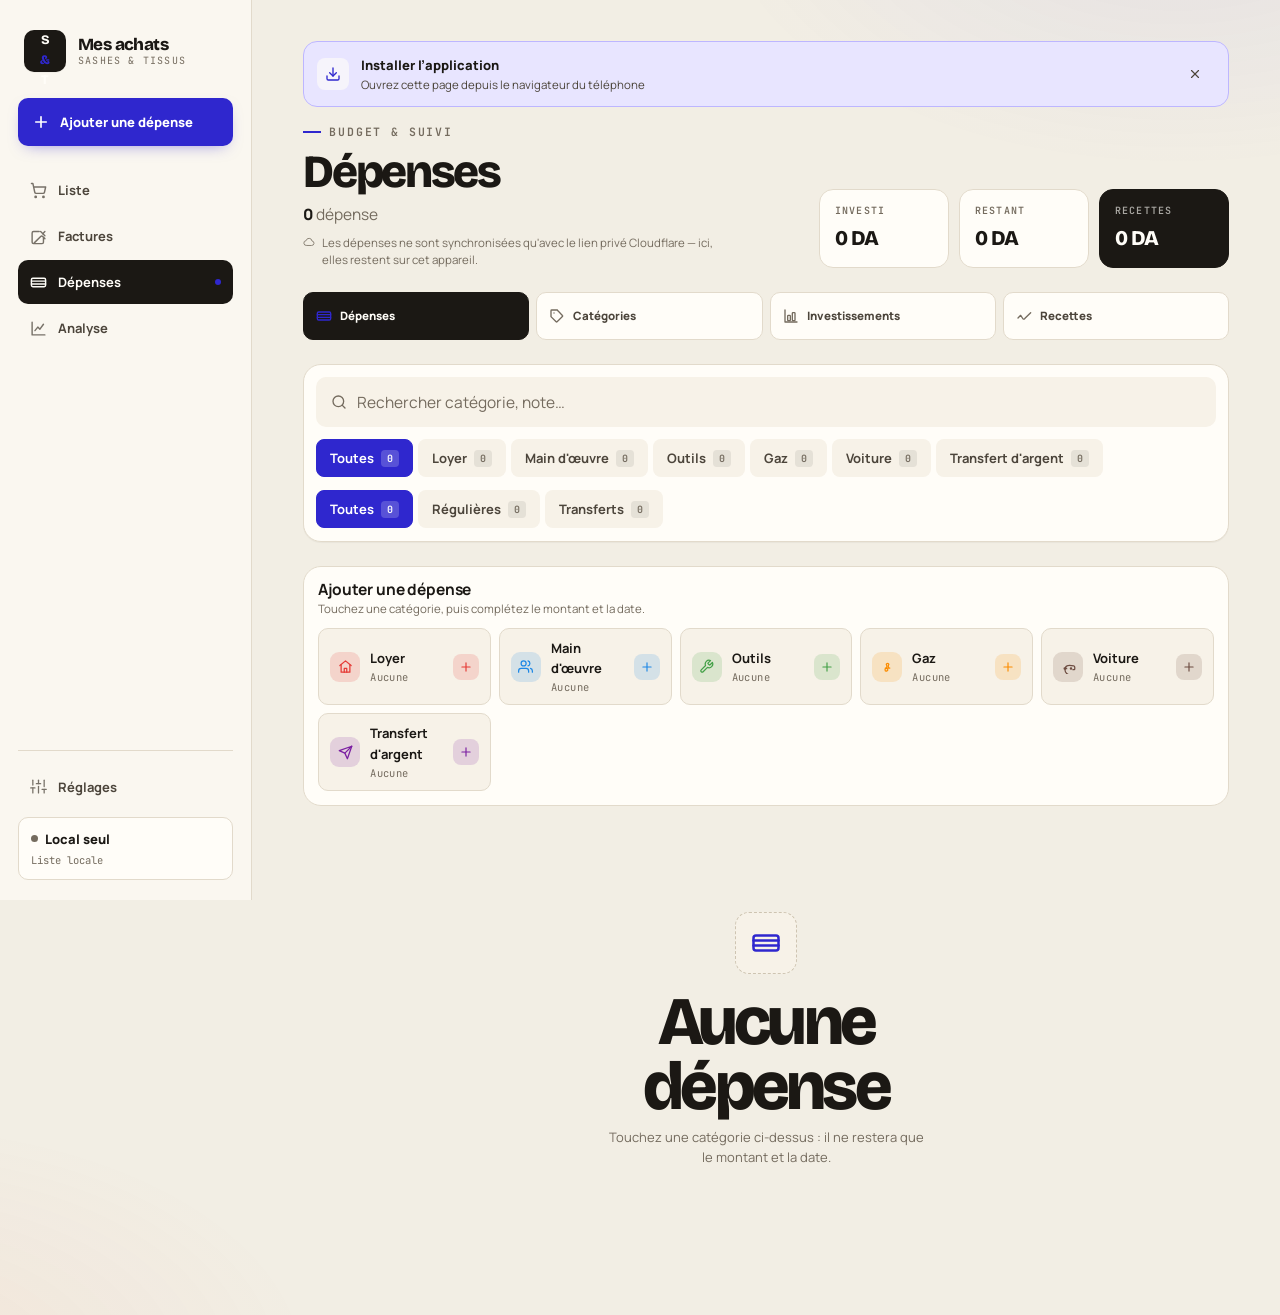
==== index.html @ 3ee5f4f2 "9.6.5 - le serveur retient la version de l'appareil qui ecrit Chaque publication porte 'client' (APP" ====
<!doctype html>
<html lang="fr">
  <head>
    <meta charset="UTF-8" />
    <meta name="viewport" content="width=device-width, initial-scale=1.0, viewport-fit=cover" />
    <meta name="description" content="Carnet d'achats en gros — sashes et tissus. Photos, couleurs, quantités et prix, synchronisés entre vos appareils." />

    <meta name="theme-color" content="#f2eee4" media="(prefers-color-scheme: light)" />
    <meta name="theme-color" content="#100e0b" media="(prefers-color-scheme: dark)" />
    <meta name="color-scheme" content="light dark" />

    <meta name="apple-mobile-web-app-capable" content="yes" />
    <meta name="mobile-web-app-capable" content="yes" />
    <meta name="apple-mobile-web-app-status-bar-style" content="black-translucent" />
    <meta name="apple-mobile-web-app-title" content="Mes achats" />

    <link rel="icon" href="icons/favicon.ico" sizes="32x32" />
    <link rel="icon" type="image/svg+xml" href="icons/app-icon.svg" />
    <link rel="apple-touch-icon" href="icons/apple-touch-icon-180x180.png" />
    <link rel="manifest" href="manifest.webmanifest" />

    <link rel="preconnect" href="https://fonts.googleapis.com" />
    <link rel="preconnect" href="https://fonts.gstatic.com" crossorigin />
    <link
      rel="stylesheet"
      href="https://fonts.googleapis.com/css2?family=Bricolage+Grotesque:opsz,wght@12..96,400..800&family=JetBrains+Mono:wght@400;600&family=Manrope:wght@400..800&display=swap"
    />

    <link rel="stylesheet" href="src/styles/tokens.css" />
    <link rel="stylesheet" href="src/styles/base.css" />
    <link rel="stylesheet" href="src/styles/layout.css" />
    <link rel="stylesheet" href="src/styles/components.css" />
    <link rel="stylesheet" href="src/styles/views.css" />

    <title>Mes achats — Sashes &amp; Tissus</title>
  </head>
  <body>
    <a class="skip-link" href="#page">Aller au contenu</a>

    <div class="app">
      <!-- Rail : navigation permanente des grands écrans. Le dock et le
           bouton d'action flottant prennent le relais sur téléphone. -->
      <aside class="rail" aria-label="Barre latérale">
        <a class="rail-brand" href="#/liste" aria-label="Mes achats — ma liste">
          <span class="rail-logo" aria-hidden="true">S<span>&amp;</span>T</span>
          <span class="rail-name">
            <strong>Mes achats</strong>
            <small>Sashes &amp; tissus</small>
          </span>
        </a>

        <button type="button" class="rail-add" id="rail-add" data-action="fab-add">
          <svg xmlns="http://www.w3.org/2000/svg" width="18" height="18" viewBox="0 0 24 24" fill="none"
               stroke="currentColor" stroke-width="2.2" stroke-linecap="round" stroke-linejoin="round" aria-hidden="true">
            <path d="M5 12h14" /><path d="M12 5v14" />
          </svg>
          <span id="rail-add-label">Ajouter un produit</span>
          <kbd>N</kbd>
        </button>

        <nav class="rail-nav" id="rail-nav" aria-label="Navigation principale"></nav>

        <div class="rail-foot">
          <a class="rail-link" href="#/reglages" data-route="reglages">
            <svg xmlns="http://www.w3.org/2000/svg" width="17" height="17" viewBox="0 0 24 24" fill="none"
                 stroke="currentColor" stroke-width="1.8" stroke-linecap="round" stroke-linejoin="round" aria-hidden="true">
              <path d="M4 21v-7" /><path d="M4 10V3" /><path d="M12 21v-9" /><path d="M12 8V3" />
              <path d="M20 21v-5" /><path d="M20 12V3" /><path d="M1 14h6" /><path d="M9 8h6" /><path d="M17 16h6" />
            </svg>
            <span>Réglages</span>
          </a>
          <button type="button" class="rail-link" id="install-btn" data-action="install-app" hidden>
            <svg xmlns="http://www.w3.org/2000/svg" width="17" height="17" viewBox="0 0 24 24" fill="none"
                 stroke="currentColor" stroke-width="1.8" stroke-linecap="round" stroke-linejoin="round" aria-hidden="true">
              <path d="M12 3v13" /><path d="m6 11 6 6 6-6" /><path d="M5 21h14" />
            </svg>
            <span>Installer l’application</span>
          </button>
          <button type="button" class="sync-card" id="sync-card" data-action="sync-now"
                  aria-live="polite" title="Synchroniser maintenant">
            <span class="sync-card-head">Connexion…</span>
            <small>Liste locale</small>
          </button>
        </div>
      </aside>

      <div class="workspace">
        <header class="topbar">
          <a class="topbar-brand" href="#/liste" aria-label="Mes achats — ma liste">
            <span class="topbar-logo" aria-hidden="true">S<span>&amp;</span>T</span>
            <span class="topbar-title" id="screen-title" aria-live="polite">Liste</span>
          </a>
          <div class="topbar-actions">
            <button type="button" class="sync-mini" id="sync-mini" data-action="sync-now"
                    aria-label="Synchroniser maintenant" title="Synchroniser maintenant"></button>
            <a class="topbar-btn" href="#/reglages" aria-label="Réglages" title="Réglages">
              <svg xmlns="http://www.w3.org/2000/svg" width="18" height="18" viewBox="0 0 24 24" fill="none"
                   stroke="currentColor" stroke-width="1.8" stroke-linecap="round" stroke-linejoin="round" aria-hidden="true">
                <path d="M4 21v-7" /><path d="M4 10V3" /><path d="M12 21v-9" /><path d="M12 8V3" />
                <path d="M20 21v-5" /><path d="M20 12V3" /><path d="M1 14h6" /><path d="M9 8h6" /><path d="M17 16h6" />
              </svg>
            </a>
          </div>
        </header>

        <main class="page" id="page" tabindex="-1">
          <div class="banners" id="banners"></div>
          <div id="view">
            <p class="skeleton">Chargement de la liste…</p>
          </div>
        </main>
      </div>

      <nav class="dock" id="dock" aria-label="Navigation principale">
        <div class="dock-inner" id="dock-inner"></div>
      </nav>

      <button type="button" class="fab" id="fab" data-action="fab-add"
              aria-label="Ajouter un produit" title="Ajouter un produit">
        <svg xmlns="http://www.w3.org/2000/svg" width="24" height="24" viewBox="0 0 24 24" fill="none"
             stroke="currentColor" stroke-width="2.2" stroke-linecap="round" stroke-linejoin="round" aria-hidden="true">
          <path d="M5 12h14" /><path d="M12 5v14" />
        </svg>
      </button>

      <div class="toasts" id="toasts" aria-live="polite" aria-atomic="false"></div>
    </div>

    <noscript>
      <p class="noscript">Cette application nécessite JavaScript pour afficher la liste d'achats.</p>
    </noscript>

    <script>
      /* Filet de sécurité hors module : rattrape un démarrage cassé sans
         boucler (2 essais maximum, 60 s entre deux). */
      (function () {
        var KEY = 'mes-achats-recovery'
        var KEY_AT = 'mes-achats-recovery-at'
        var LIMIT = 2
        var tried = 0
        try {
          tried = Number(sessionStorage.getItem(KEY)) || 0
        } catch (error) {}
        if (tried >= LIMIT) return
        if (Date.now() - Number(sessionStorage.getItem(KEY_AT) || 0) < 60000) return

        function reloadOnce() {
          tried += 1
          try {
            sessionStorage.setItem(KEY, String(tried))
            sessionStorage.setItem(KEY_AT, String(Date.now()))
          } catch (error) {}
          var url = new URL(window.location.href)
          url.searchParams.set('v', 'reload-' + tried)
          window.location.replace(url.toString())
        }

        function recover() {
          if (!navigator.serviceWorker) return reloadOnce()
          navigator.serviceWorker.getRegistration().then(function (registration) {
            if (!registration) return reloadOnce()
            registration.update()
            if (registration.waiting) {
              registration.waiting.postMessage({ type: 'SKIP_WAITING' })
              navigator.serviceWorker.addEventListener('controllerchange', reloadOnce)
              return
            }
            reloadOnce()
          }).catch(reloadOnce)
        }

        window.addEventListener('error', function () { recover() }, true)
        document.addEventListener('DOMContentLoaded', function () {
          setTimeout(function () {
            var view = document.getElementById('view')
            if (view && /Chargement de la liste/.test(view.textContent)) recover()
          }, 8000)
        })
      })()
    </script>
    <script type="module" src="src/main.js?v=20"></script>
  </body>
</html>
---- src/styles/tokens.css ----
/* ------------------------------------------------------------------ */
/* ATELIER — design tokens                                             */
/*                                                                      */
/* Refonte 9.0 : la page quitte l'« application de gestion » pour un    */
/* carnet d'atelier contemporain. Trois matières, trois rôles :        */
/*                                                                      */
/*   papier chaud  → le fond, jamais blanc pur ;                       */
/*   encre         → le texte, un brun-noir, jamais un gris bleuté ;   */
/*   outremer      → l'accent unique, franc, réservé à l'action.       */
/*                                                                      */
/* Les formes sont volontairement plus carrées qu'avant : boutons et   */
/* champs à 10 px, panneaux à 16 px, et une seule forme ronde (la      */
/* pastille de statut). Un rayon unique et contenu fait lire une       */
/* grille, pas un kit.                                                 */
/* ------------------------------------------------------------------ */

:root {
  color-scheme: light;

  /* Papier ---------------------------------------------------------- */
  --bg: #f2eee4;
  --bg-tint: #eae4d6;
  --bg-accent-1: rgba(47, 39, 206, 0.08);
  --bg-accent-2: rgba(232, 91, 58, 0.07);
  --surface: #fffdf8;
  --surface-2: #f7f2e8;
  --surface-3: #ece5d6;
  --surface-inverse: #1b1814;

  /* Encre ----------------------------------------------------------- */
  --ink: #1b1814;
  --ink-2: #4c453b;
  --ink-3: #746b5e;
  --muted: #746b5e;
  --ink-on-accent: #ffffff;

  /* Filets ---------------------------------------------------------- */
  --line: #e2dacb;
  --line-strong: #cec4b1;

  /* Accents --------------------------------------------------------- */
  --accent: #2f27ce;
  --accent-dark: #211a9c;
  --accent-soft: #e8e5ff;
  --accent-line: #bdb6ff;

  --coral: #d84a24;
  --coral-soft: #fde7df;
  --success: #0c7a4d;
  --success-soft: #dcf3e7;
  --warning: #9a5b06;
  --warning-soft: #fbefd8;
  --danger: #bf2c1c;
  --danger-soft: #fce4df;
  --info: #0b5aa8;
  --info-soft: #e2eefc;
  --gold: #7d5a03;
  --gold-soft: #f7edcd;

  /* Rayons ---------------------------------------------------------- */
  --radius-xs: 6px;
  --radius-sm: 10px;
  --radius: 14px;
  --radius-lg: 18px;
  --radius-xl: 24px;
  --radius-pill: 999px;

  /* Texte ----------------------------------------------------------- */
  --text-xs: 11.5px;
  --text-sm: 13px;
  --text-base: 15.5px;
  --text-md: 17px;
  --text-lg: 21px;
  --text-xl: clamp(23px, 2.8vw, 30px);
  --text-2xl: clamp(30px, 4.6vw, 46px);
  --text-display: clamp(38px, 7vw, 68px);

  /* Espaces --------------------------------------------------------- */
  --space-1: 4px;
  --space-2: 8px;
  --space-3: 12px;
  --space-4: 16px;
  --space-5: 24px;
  --space-6: 32px;

  /* Ombres — presque absentes. C'est le filet qui dessine, l'ombre ne   */
  /* fait que poser la carte à un millimètre du papier.                 */
  --shadow-1: 0 1px 1px rgba(27, 24, 20, 0.04);
  --shadow-2: 0 2px 4px rgba(27, 24, 20, 0.05), 0 10px 24px -18px rgba(27, 24, 20, 0.35);
  --shadow-3: 0 30px 70px -34px rgba(27, 24, 20, 0.5), 0 3px 8px rgba(27, 24, 20, 0.06);
  --shadow-accent: 0 6px 16px -8px rgba(47, 39, 206, 0.55);
  --shadow-accent-lg: 0 14px 30px -12px rgba(47, 39, 206, 0.6);

  /* Typographie ----------------------------------------------------- */
  --font-head: 'Bricolage Grotesque', 'Segoe UI', system-ui, sans-serif;
  --font-body: 'Manrope', 'Segoe UI', system-ui, sans-serif;
  --font-mono: 'JetBrains Mono', ui-monospace, Consolas, monospace;

  /* Gabarit --------------------------------------------------------- */
  --rail-w: 252px;
  --topbar-h: 58px;
  --dock-h: 64px;
  --page-max: 1080px;
  --content-pad: clamp(16px, 3.4vw, 40px);

  /* Mouvement ------------------------------------------------------- */
  --ease: cubic-bezier(0.22, 0.68, 0.32, 1);
  --ease-out: cubic-bezier(0.16, 1, 0.3, 1);
  --ease-spring: cubic-bezier(0.34, 1.3, 0.64, 1);
  --dur-fast: 0.12s;
  --dur: 0.2s;
  --dur-slow: 0.32s;
}

:root[data-theme='dark'] {
  color-scheme: dark;

  /* Le nocturne garde la même matière : de l'encre chaude, pas du bleu. */
  --bg: #100e0b;
  --bg-tint: #17140f;
  --bg-accent-1: rgba(155, 147, 255, 0.08);
  --bg-accent-2: rgba(255, 122, 92, 0.06);
  --surface: #191612;
  --surface-2: #211d17;
  --surface-3: #2b261e;
  --surface-inverse: #f7f2e7;

  --ink: #f7f2e7;
  --ink-2: #cdc4b5;
  --ink-3: #9e9485;
  --muted: #9e9485;
  --ink-on-accent: #14110e;

  --line: #312b23;
  --line-strong: #463f34;

  --accent: #9b93ff;
  --accent-dark: #b8b1ff;
  --accent-soft: rgba(155, 147, 255, 0.16);
  --accent-line: #524aa6;

  --coral: #ff8a6b;
  --coral-soft: rgba(255, 138, 107, 0.16);
  --success: #5bd6a0;
  --success-soft: rgba(91, 214, 160, 0.14);
  --warning: #f0b35c;
  --warning-soft: rgba(240, 179, 92, 0.14);
  --danger: #ff8a75;
  --danger-soft: rgba(255, 138, 117, 0.15);
  --info: #86b8ff;
  --info-soft: rgba(134, 184, 255, 0.14);
  --gold: #e2c471;
  --gold-soft: rgba(226, 196, 113, 0.14);

  --shadow-1: 0 1px 1px rgba(0, 0, 0, 0.4);
  --shadow-2: 0 2px 6px rgba(0, 0, 0, 0.45), 0 12px 26px -18px rgba(0, 0, 0, 0.9);
  --shadow-3: 0 34px 80px -30px rgba(0, 0, 0, 0.95), 0 3px 10px rgba(0, 0, 0, 0.5);
  --shadow-accent: 0 8px 22px -10px rgba(155, 147, 255, 0.5);
  --shadow-accent-lg: 0 16px 34px -14px rgba(155, 147, 255, 0.6);
}
---- src/styles/base.css ----
/* ------------------------------------------------------------------ */
/* ATELIER — base : réinitialisation, typographie, utilitaires         */
/* ------------------------------------------------------------------ */

*,
*::before,
*::after {
  box-sizing: border-box;
}

html {
  -webkit-text-size-adjust: 100%;
  scroll-behavior: smooth;
  -webkit-tap-highlight-color: transparent;
  scroll-padding-top: calc(var(--topbar-h) + env(safe-area-inset-top) + 20px);
  scroll-padding-bottom: calc(var(--dock-h) + 40px + env(safe-area-inset-bottom));
}

body {
  margin: 0;
  min-width: 320px;
  min-height: 100vh;
  font-family: var(--font-body);
  font-size: var(--text-base);
  line-height: 1.55;
  color: var(--ink);
  background: var(--bg);
  font-synthesis: none;
  text-rendering: optimizeLegibility;
  -webkit-font-smoothing: antialiased;
  transition: background-color 0.3s var(--ease), color 0.3s var(--ease);
}

h1,
h2,
h3,
h4 {
  margin: 0;
  font-family: var(--font-head);
  font-weight: 700;
  line-height: 1.08;
  letter-spacing: -0.03em;
  text-wrap: balance;
}

h1 {
  font-size: var(--text-2xl);
  font-weight: 800;
  letter-spacing: -0.045em;
}

h2 {
  font-size: var(--text-xl);
  letter-spacing: -0.035em;
}

h3 {
  font-size: var(--text-md);
  letter-spacing: -0.02em;
}

h4 {
  font-family: var(--font-body);
  font-size: var(--text-base);
  font-weight: 800;
  letter-spacing: -0.01em;
}

p {
  margin: 0;
}

a {
  color: var(--accent);
  text-decoration: none;
}

img {
  max-width: 100%;
  display: block;
}

small {
  font-size: var(--text-xs);
}

strong {
  font-weight: 800;
}

code {
  font-family: var(--font-mono);
  font-size: 0.88em;
  background: var(--surface-3);
  border-radius: var(--radius-xs);
  padding: 2px 6px;
}

button,
input,
select,
textarea {
  font: inherit;
  color: inherit;
}

button {
  cursor: pointer;
  background: none;
  border: 0;
  padding: 0;
  -webkit-tap-highlight-color: transparent;
}

button:disabled {
  cursor: not-allowed;
  opacity: 0.45;
}

/* Lien d'évitement ------------------------------------------------- */
.skip-link {
  position: fixed;
  top: 10px;
  left: 10px;
  z-index: 90;
  padding: 12px 18px;
  border-radius: var(--radius-sm);
  background: var(--accent);
  color: var(--ink-on-accent);
  font-size: var(--text-sm);
  font-weight: 800;
  text-decoration: none;
  transform: translateY(-180%);
  transition: transform var(--dur) var(--ease-out);
}

.skip-link:focus-visible {
  transform: none;
}

.noscript {
  padding: 24px;
  color: var(--ink);
}

/* Focus : un anneau net, carré, qui ne dépend pas de la couleur seule. */
:focus-visible {
  outline: 2px solid var(--accent);
  outline-offset: 3px;
  border-radius: var(--radius-xs);
}

::selection {
  background: var(--accent);
  color: var(--ink-on-accent);
}

::placeholder {
  color: var(--ink-3);
  opacity: 1;
}

/* Barres de défilement -------------------------------------------- */
* {
  scrollbar-width: thin;
  scrollbar-color: var(--line-strong) transparent;
}

*::-webkit-scrollbar {
  width: 9px;
  height: 9px;
}

*::-webkit-scrollbar-thumb {
  background: var(--line-strong);
  border-radius: var(--radius-pill);
}

*::-webkit-scrollbar-track {
  background: transparent;
}

/* Utilitaires ------------------------------------------------------ */
.sr-only {
  position: absolute;
  width: 1px;
  height: 1px;
  padding: 0;
  margin: -1px;
  overflow: hidden;
  clip: rect(0 0 0 0);
  white-space: nowrap;
  border: 0;
}

.u-hidden {
  display: none !important;
}

[hidden] {
  display: none !important;
}

.u-row {
  display: flex;
  align-items: center;
  gap: var(--space-3);
}

.u-between {
  display: flex;
  align-items: center;
  justify-content: space-between;
  gap: var(--space-3);
}

.u-wrap {
  flex-wrap: wrap;
}

.u-grow {
  flex: 1;
  min-width: 0;
}

.u-muted {
  color: var(--muted);
}

.u-center {
  text-align: center;
}

.u-truncate {
  overflow: hidden;
  text-overflow: ellipsis;
  white-space: nowrap;
}

.u-stack {
  display: flex;
  flex-direction: column;
  gap: var(--space-4);
}

.u-eyebrow {
  font-family: var(--font-mono);
  font-size: var(--text-xs);
  font-weight: 600;
  letter-spacing: 0.16em;
  text-transform: uppercase;
  color: var(--ink-3);
}

.text-success {
  color: var(--success);
}

.text-danger {
  color: var(--danger);
}

.text-warning {
  color: var(--warning);
}

/* Apparitions ------------------------------------------------------ */
@keyframes rise {
  from {
    opacity: 0;
    transform: translateY(10px);
  }
  to {
    opacity: 1;
    transform: none;
  }
}

@keyframes pop {
  0% {
    transform: scale(0.95);
    opacity: 0;
  }
  100% {
    transform: scale(1);
    opacity: 1;
  }
}

@keyframes spring-in {
  0% {
    transform: scale(0.96) translateY(14px);
    opacity: 0;
  }
  100% {
    transform: none;
    opacity: 1;
  }
}

@keyframes slide-up {
  from {
    opacity: 0;
    transform: translateY(12px);
  }
  to {
    opacity: 1;
    transform: none;
  }
}

@keyframes fade-in {
  from {
    opacity: 0;
  }
  to {
    opacity: 1;
  }
}

@keyframes shimmer {
  from {
    transform: translateX(-100%);
  }
  to {
    transform: translateX(100%);
  }
}

@keyframes spin {
  to {
    transform: rotate(360deg);
  }
}

@keyframes pulse {
  0%,
  100% {
    opacity: 1;
  }
  50% {
    opacity: 0.35;
  }
}

@keyframes sheet-in {
  from {
    opacity: 0;
    transform: translateY(100%);
  }
  to {
    opacity: 1;
    transform: none;
  }
}

@media print {
  .rail,
  .topbar,
  .dock,
  .fab,
  .toasts,
  .banners,
  .filterbar,
  .toolbar {
    display: none !important;
  }

  body {
    background: #ffffff;
    color: #000000;
  }

  .product {
    break-inside: avoid;
    border-color: #999999;
    box-shadow: none;
  }
}

@media (prefers-reduced-motion: reduce) {
  *,
  *::before,
  *::after {
    animation-duration: 0.01ms !important;
    animation-iteration-count: 1 !important;
    transition-duration: 0.01ms !important;
    scroll-behavior: auto !important;
  }
}
---- src/styles/layout.css ----
/* ------------------------------------------------------------------ */
/* ATELIER — coquille : rail, barre haute, dock flottant, page         */
/*                                                                      */
/* Une seule navigation par taille d'écran :                           */
/*   < 1024 px  un dock flottant + un bouton d'action détaché ;        */
/*   ≥ 1024 px  un rail vertical fixe, et plus de dock du tout.        */
/* ------------------------------------------------------------------ */

.app {
  min-height: 100dvh;
  display: flex;
  flex-direction: column;
  background:
    radial-gradient(720px 420px at 92% -8%, var(--bg-accent-1), transparent 65%),
    radial-gradient(680px 380px at -10% 104%, var(--bg-accent-2), transparent 65%),
    var(--bg);
}

.workspace {
  display: flex;
  flex-direction: column;
  flex: 1;
  min-width: 0;
}

/* Rail (ordinateur) ------------------------------------------------ */

.rail {
  display: none;
}

.rail-brand {
  display: flex;
  align-items: center;
  gap: 12px;
  padding: 4px 6px;
  color: var(--ink);
  border-radius: var(--radius-sm);
}

.rail-logo {
  display: grid;
  place-items: center;
  width: 42px;
  height: 42px;
  flex: 0 0 auto;
  border-radius: var(--radius-sm);
  background: var(--ink);
  color: var(--surface);
  font-family: var(--font-head);
  font-size: 13px;
  font-weight: 800;
  letter-spacing: -0.04em;
  box-shadow: var(--shadow-1);
}

.rail-logo span {
  color: var(--accent);
}

.rail-name {
  display: flex;
  flex-direction: column;
  line-height: 1.15;
  min-width: 0;
}

.rail-name strong {
  font-family: var(--font-head);
  font-size: 17px;
  font-weight: 800;
  letter-spacing: -0.035em;
}

.rail-name small {
  font-family: var(--font-mono);
  font-size: 10px;
  letter-spacing: 0.12em;
  text-transform: uppercase;
  color: var(--ink-3);
}

.rail-add {
  display: flex;
  align-items: center;
  gap: 10px;
  width: 100%;
  min-height: 48px;
  padding: 0 14px;
  border-radius: var(--radius-sm);
  background: var(--accent);
  color: var(--ink-on-accent);
  font-size: var(--text-sm);
  font-weight: 800;
  box-shadow: var(--shadow-accent);
  transition: background-color var(--dur) var(--ease), transform var(--dur-fast) var(--ease),
    box-shadow var(--dur) var(--ease);
}

.rail-add:hover {
  background: var(--accent-dark);
  box-shadow: var(--shadow-accent-lg);
}

.rail-add:active {
  transform: translateY(1px);
}

.rail-add kbd {
  margin-left: auto;
  font-family: var(--font-mono);
  font-size: 10px;
  font-weight: 600;
  padding: 2px 6px;
  border-radius: 4px;
  background: rgba(255, 255, 255, 0.18);
  color: inherit;
}

.rail-nav {
  display: flex;
  flex-direction: column;
  gap: 2px;
}

.rail-link {
  position: relative;
  display: flex;
  align-items: center;
  gap: 11px;
  min-height: 44px;
  padding: 0 12px;
  border-radius: var(--radius-sm);
  color: var(--ink-2);
  font-size: var(--text-sm);
  font-weight: 700;
  transition: background-color var(--dur) var(--ease), color var(--dur) var(--ease);
}

.rail-link svg {
  flex: 0 0 auto;
  opacity: 0.75;
}

.rail-link:hover {
  background: var(--surface-2);
  color: var(--ink);
}

.rail-link.is-active {
  background: var(--ink);
  color: var(--surface);
}

.rail-link.is-active svg {
  opacity: 1;
}

.rail-link.is-active::after {
  content: '';
  position: absolute;
  right: 12px;
  width: 6px;
  height: 6px;
  border-radius: 50%;
  background: var(--accent);
}

.rail-foot {
  display: flex;
  flex-direction: column;
  gap: 8px;
  padding-top: 14px;
  border-top: 1px solid var(--line);
}

/* Carte de synchronisation (rail) */
.sync-card {
  display: flex;
  flex-direction: column;
  gap: 3px;
  width: 100%;
  padding: 11px 12px;
  border: 1px solid var(--line);
  border-radius: var(--radius-sm);
  background: var(--surface);
  text-align: left;
  transition: border-color var(--dur) var(--ease), background-color var(--dur) var(--ease);
}

.sync-card:hover {
  border-color: var(--line-strong);
}

.sync-card-head {
  display: flex;
  align-items: center;
  gap: 7px;
  font-size: var(--text-sm);
  font-weight: 800;
  color: var(--ink);
}

.sync-card-head::before {
  content: '';
  width: 7px;
  height: 7px;
  flex: 0 0 auto;
  border-radius: 50%;
  background: var(--success);
}

.sync-card small {
  font-family: var(--font-mono);
  font-size: 10.5px;
  color: var(--ink-3);
}

.sync-card.is-syncing .sync-card-head::before {
  background: var(--info);
  animation: pulse 1.1s ease-in-out infinite;
}

.sync-card.is-offline .sync-card-head::before {
  background: var(--warning);
}

.sync-card.is-error .sync-card-head::before {
  background: var(--danger);
}

.sync-card.is-config .sync-card-head::before {
  background: var(--ink-3);
}

.sync-card.is-ready {
  border-color: var(--accent-line);
  background: var(--accent-soft);
}

/* Barre haute (téléphone / tablette) ------------------------------- */

.topbar {
  position: sticky;
  top: 0;
  z-index: 40;
  display: flex;
  align-items: center;
  gap: var(--space-3);
  min-height: calc(var(--topbar-h) + env(safe-area-inset-top));
  padding: env(safe-area-inset-top) 16px 0;
  background: color-mix(in srgb, var(--bg) 86%, transparent);
  backdrop-filter: saturate(1.5) blur(18px);
  -webkit-backdrop-filter: saturate(1.5) blur(18px);
  border-bottom: 1px solid var(--line);
}

.topbar-brand {
  display: flex;
  align-items: center;
  gap: 10px;
  color: var(--ink);
  min-width: 0;
}

.topbar-logo {
  display: grid;
  place-items: center;
  width: 34px;
  height: 34px;
  flex: 0 0 auto;
  border-radius: 9px;
  background: var(--ink);
  color: var(--surface);
  font-family: var(--font-head);
  font-size: 10.5px;
  font-weight: 800;
  letter-spacing: -0.03em;
}

.topbar-logo span {
  color: var(--accent);
}

.topbar-title {
  font-family: var(--font-head);
  font-size: 17px;
  font-weight: 800;
  letter-spacing: -0.035em;
  white-space: nowrap;
  overflow: hidden;
  text-overflow: ellipsis;
}

.topbar-actions {
  display: flex;
  align-items: center;
  gap: 6px;
  margin-left: auto;
}

.topbar-btn,
.sync-mini {
  display: grid;
  place-items: center;
  width: 40px;
  height: 40px;
  border-radius: var(--radius-sm);
  border: 1px solid var(--line);
  background: var(--surface);
  color: var(--ink-2);
  transition: background-color var(--dur) var(--ease), border-color var(--dur) var(--ease),
    color var(--dur) var(--ease);
}

.topbar-btn:hover,
.sync-mini:hover {
  border-color: var(--line-strong);
  color: var(--ink);
  background: var(--surface-2);
}

.sync-mini {
  position: relative;
  width: 38px;
  height: 38px;
  border-radius: 50%;
}

.sync-mini::after {
  content: '';
  width: 9px;
  height: 9px;
  border-radius: 50%;
  background: var(--success);
  box-shadow: 0 0 0 3px var(--surface);
}

.sync-mini.is-syncing::after {
  background: var(--info);
  animation: pulse 1.1s ease-in-out infinite;
}

.sync-mini.is-offline::after {
  background: var(--warning);
}

.sync-mini.is-error::after {
  background: var(--danger);
}

.sync-mini.is-config::after {
  background: var(--ink-3);
}

/* Page ------------------------------------------------------------- */

.page {
  flex: 1;
  width: 100%;
  max-width: var(--page-max);
  margin: 0 auto;
  padding: clamp(18px, 3.4vw, 34px) var(--content-pad)
    calc(var(--dock-h) + 52px + env(safe-area-inset-bottom));
}

.view {
  display: flex;
  flex-direction: column;
  gap: clamp(20px, 3vw, 30px);
  animation: rise var(--dur-slow) var(--ease-out) both;
  overflow-x: clip;
}

/* En-tête d'écran ------------------------------------------------- */

.screen-head {
  display: flex;
  flex-direction: column;
  gap: 18px;
}

.screen-head-main {
  display: flex;
  flex-direction: column;
  gap: 8px;
  min-width: 0;
}

.screen-eyebrow {
  display: flex;
  align-items: center;
  gap: 8px;
  font-family: var(--font-mono);
  font-size: var(--text-xs);
  font-weight: 600;
  letter-spacing: 0.16em;
  text-transform: uppercase;
  color: var(--ink-3);
}

.screen-eyebrow::before {
  content: '';
  width: 18px;
  height: 2px;
  background: var(--accent);
}

.screen-title {
  font-family: var(--font-head);
  font-size: var(--text-2xl);
  font-weight: 800;
  line-height: 0.98;
  letter-spacing: -0.05em;
  color: var(--ink);
}

.screen-sub {
  max-width: 52ch;
  color: var(--ink-3);
  font-size: var(--text-base);
  line-height: 1.55;
}

.screen-sub strong {
  color: var(--ink);
}

.screen-note {
  display: flex;
  align-items: flex-start;
  gap: 7px;
  font-size: var(--text-xs);
  line-height: 1.5;
  color: var(--ink-3);
  max-width: 60ch;
}

.screen-note svg {
  flex: 0 0 auto;
  margin-top: 2px;
  opacity: 0.8;
}

/* Note d'alerte : le lien privé répond, mais il ne transporte pas encore
   les dépenses (Worker v5 resté déployé). */
.screen-note--alert {
  padding: 9px 11px;
  border: 1px solid var(--warning);
  border-radius: var(--radius-sm);
  background: var(--warning-soft);
  color: var(--ink-2);
}

.screen-note--alert strong {
  color: var(--ink);
  font-family: var(--font-mono);
  font-size: 0.95em;
}

.screen-stats {
  display: grid;
  grid-template-columns: repeat(2, minmax(0, 1fr));
  gap: 10px;
}

.stat {
  display: flex;
  flex-direction: column;
  gap: 3px;
  padding: 13px 15px;
  border: 1px solid var(--line);
  border-radius: var(--radius);
  background: var(--surface);
}

.stat-label {
  font-family: var(--font-mono);
  font-size: 10px;
  font-weight: 600;
  letter-spacing: 0.12em;
  text-transform: uppercase;
  color: var(--ink-3);
}

.stat-value {
  font-family: var(--font-head);
  font-size: var(--text-lg);
  font-weight: 800;
  letter-spacing: -0.04em;
  font-variant-numeric: tabular-nums;
  color: var(--ink);
  white-space: nowrap;
  overflow: hidden;
  text-overflow: ellipsis;
}

.stat--accent {
  background: var(--ink);
  border-color: var(--ink);
}

.stat--accent .stat-label {
  color: color-mix(in srgb, var(--surface) 62%, transparent);
}

.stat--accent .stat-value {
  color: var(--surface);
}

/* Compatibilité avec l'ancien en-tête (les autres écrans s'y rallient). */
.view-head {
  display: flex;
  flex-direction: column;
  gap: 8px;
}

.view-head h1 {
  font-family: var(--font-head);
  font-size: var(--text-2xl);
  font-weight: 800;
  line-height: 0.98;
  letter-spacing: -0.05em;
}

.view-head-sub,
.view-head p {
  color: var(--ink-3);
  font-size: var(--text-base);
  line-height: 1.55;
  max-width: 54ch;
}

.view-head-actions {
  display: flex;
  align-items: center;
  gap: var(--space-2);
  flex-wrap: wrap;
}

.section-head {
  display: flex;
  align-items: center;
  justify-content: space-between;
  gap: var(--space-3);
  margin-bottom: var(--space-4);
}

.section-head h2 {
  font-size: var(--text-lg);
}

/* Bandeaux --------------------------------------------------------- */

.banners {
  display: flex;
  flex-direction: column;
  gap: 10px;
  margin-bottom: var(--space-4);
}

/* Dock flottant (téléphone) --------------------------------------- */

.dock {
  position: fixed;
  left: 50%;
  bottom: calc(12px + env(safe-area-inset-bottom));
  z-index: 45;
  width: min(440px, calc(100vw - 24px));
  transform: translateX(-50%);
  padding: 6px;
  border: 1px solid var(--line-strong);
  border-radius: 20px;
  background: color-mix(in srgb, var(--surface) 92%, transparent);
  backdrop-filter: saturate(1.6) blur(20px);
  -webkit-backdrop-filter: saturate(1.6) blur(20px);
  box-shadow: var(--shadow-3);
}

.dock-inner {
  display: grid;
  grid-auto-flow: column;
  grid-auto-columns: 1fr;
  align-items: stretch;
  gap: 2px;
}

.tab {
  position: relative;
  display: flex;
  flex-direction: column;
  align-items: center;
  justify-content: center;
  gap: 3px;
  min-height: 52px;
  padding: 5px 2px;
  border-radius: 15px;
  font-size: 10.5px;
  font-weight: 700;
  color: var(--ink-3);
  transition: color var(--dur) var(--ease), background-color var(--dur) var(--ease),
    transform var(--dur-fast) var(--ease);
}

.tab:active {
  transform: scale(0.94);
}

.tab-icon {
  display: grid;
  place-items: center;
  height: 22px;
}

.tab.is-active {
  color: var(--ink);
  background: var(--surface-2);
}

.tab.is-active .tab-icon {
  color: var(--accent);
}

.tab-label {
  line-height: 1.05;
  text-align: center;
  overflow: hidden;
  text-overflow: ellipsis;
  max-width: 100%;
}

.tab-badge {
  position: absolute;
  top: 3px;
  left: 50%;
  transform: translateX(7px);
  min-width: 17px;
  height: 17px;
  padding: 0 5px;
  border-radius: var(--radius-pill);
  background: var(--coral);
  color: #ffffff;
  font-size: 10px;
  font-weight: 800;
  display: grid;
  place-items: center;
}

/* Bouton d'action détaché ----------------------------------------- */

.fab {
  position: fixed;
  right: 18px;
  bottom: calc(var(--dock-h) + 30px + env(safe-area-inset-bottom));
  z-index: 46;
  display: grid;
  place-items: center;
  width: 58px;
  height: 58px;
  border-radius: 50%;
  background: var(--accent);
  color: var(--ink-on-accent);
  box-shadow: var(--shadow-accent-lg);
  transition: transform var(--dur-fast) var(--ease), background-color var(--dur) var(--ease);
}

.fab:hover {
  background: var(--accent-dark);
}

.fab:active {
  transform: scale(0.92);
}

/* Notifications --------------------------------------------------- */

.toasts {
  position: fixed;
  left: 50%;
  bottom: calc(var(--dock-h) + 46px + env(safe-area-inset-bottom));
  z-index: 60;
  width: min(460px, calc(100vw - 24px));
  transform: translateX(-50%);
  display: flex;
  flex-direction: column;
  gap: var(--space-2);
  pointer-events: none;
}

.toasts > * {
  pointer-events: auto;
}

/* Tablette -------------------------------------------------------- */

@media (min-width: 620px) {
  .screen-head {
    flex-direction: row;
    align-items: flex-end;
    justify-content: space-between;
    gap: 28px;
  }

  .screen-stats {
    grid-template-columns: repeat(auto-fit, minmax(130px, 1fr));
    min-width: 280px;
  }
}

@media (min-width: 721px) {
  .topbar {
    padding-left: 24px;
    padding-right: 24px;
  }

  .dock {
    width: min(500px, calc(100vw - 40px));
  }

  .tab {
    flex-direction: row;
    gap: 8px;
    min-height: 44px;
    font-size: var(--text-sm);
  }

  .tab-icon {
    height: auto;
  }
}

/* Ordinateur : rail + contenu ------------------------------------ */

@media (min-width: 1024px) {
  .app {
    display: grid;
    grid-template-columns: var(--rail-w) minmax(0, 1fr);
  }

  .rail {
    position: sticky;
    top: 0;
    z-index: 30;
    display: flex;
    flex-direction: column;
    gap: 22px;
    height: 100dvh;
    padding: 26px 18px 20px;
    border-right: 1px solid var(--line);
    background: color-mix(in srgb, var(--surface) 62%, var(--bg));
  }

  .rail-nav {
    flex: 1;
  }

  .topbar {
    display: none;
  }

  .page {
    padding: clamp(30px, 3.2vw, 46px) clamp(28px, 4vw, 56px) 72px;
  }

  .dock,
  .fab {
    display: none;
  }

  .toasts {
    bottom: calc(24px + env(safe-area-inset-bottom));
    left: auto;
    right: 28px;
    transform: none;
  }

  .screen-stats {
    min-width: 320px;
  }
}

@media (min-width: 1320px) {
  .page {
    padding-left: 64px;
    padding-right: 64px;
  }
}
---- src/styles/components.css ----
/* ------------------------------------------------------------------ */
/* ATELIER — composants                                                */
/*                                                                      */
/* Tout ce qui se répète : bouton, champ, pastille, carte, dialogue.   */
/* Règle tactile : 46 px minimum sur téléphone, 40 px à la souris.     */
/* ------------------------------------------------------------------ */

/* Boutons ---------------------------------------------------------- */

.btn {
  display: inline-flex;
  align-items: center;
  justify-content: center;
  gap: 8px;
  min-height: 42px;
  padding: 0 17px;
  border-radius: var(--radius-sm);
  border: 1px solid transparent;
  font-family: var(--font-body);
  font-size: var(--text-sm);
  font-weight: 800;
  line-height: 1.15;
  letter-spacing: -0.005em;
  white-space: nowrap;
  transition: transform var(--dur-fast) var(--ease), background-color var(--dur) var(--ease),
    color var(--dur) var(--ease), border-color var(--dur) var(--ease), box-shadow var(--dur) var(--ease);
}

.btn:active {
  transform: translateY(1px);
}

.btn svg {
  flex: 0 0 auto;
}

.btn--primary {
  background: var(--accent);
  color: var(--ink-on-accent);
  box-shadow: var(--shadow-accent);
}

@media (hover: hover) {
  .btn--primary:hover {
    background: var(--accent-dark);
    color: var(--ink-on-accent);
    box-shadow: var(--shadow-accent-lg);
  }
}

.btn--soft {
  background: var(--accent-soft);
  color: var(--accent);
  border-color: var(--accent-line);
}

.btn--soft:hover {
  background: var(--accent-soft);
  color: var(--accent-dark);
}

.btn--secondary {
  background: var(--surface);
  color: var(--ink);
  border-color: var(--line-strong);
  box-shadow: var(--shadow-1);
}

.btn--secondary:hover {
  border-color: var(--ink-3);
  background: var(--surface-2);
}

.btn--ghost {
  background: transparent;
  color: var(--ink-2);
  border-color: var(--line);
}

.btn--ghost:hover {
  background: var(--surface-2);
  color: var(--ink);
}

.btn--danger {
  background: var(--danger-soft);
  color: var(--danger);
  border-color: color-mix(in srgb, var(--danger) 24%, transparent);
}

.btn--danger:hover {
  background: var(--danger);
  color: #ffffff;
  border-color: var(--danger);
}

.btn--block {
  width: 100%;
}

.btn--sm {
  min-height: 36px;
  padding: 0 13px;
  font-size: var(--text-xs);
  border-radius: 8px;
}

.btn--lg {
  min-height: 52px;
  padding: 0 24px;
  font-size: var(--text-base);
  border-radius: var(--radius);
}

.btn--icon {
  padding: 0;
  width: 42px;
}

.icon-btn {
  display: grid;
  place-items: center;
  width: 40px;
  height: 40px;
  flex: 0 0 auto;
  border-radius: var(--radius-sm);
  border: 1px solid var(--line);
  background: var(--surface);
  color: var(--ink-2);
  transition: background-color var(--dur) var(--ease), color var(--dur) var(--ease),
    border-color var(--dur) var(--ease), transform var(--dur-fast) var(--ease);
}

.icon-btn:hover {
  color: var(--ink);
  border-color: var(--line-strong);
  background: var(--surface-2);
}

.icon-btn:active {
  transform: scale(0.94);
}

.icon-btn.is-danger:hover {
  color: var(--danger);
  border-color: var(--danger);
  background: var(--danger-soft);
}

.icon-btn--plain {
  border-color: transparent;
  background: transparent;
}

.icon-btn--plain:hover {
  background: var(--surface-2);
}

/* Champs ----------------------------------------------------------- */

.field {
  display: flex;
  flex-direction: column;
  gap: 7px;
  min-width: 0;
}

.field > label,
.field-label {
  font-family: var(--font-mono);
  font-size: 10.5px;
  font-weight: 600;
  color: var(--ink-2);
  letter-spacing: 0.1em;
  text-transform: uppercase;
}

.field-hint {
  font-size: var(--text-xs);
  color: var(--ink-3);
  line-height: 1.55;
}

.input,
.select,
.textarea {
  width: 100%;
  min-height: 48px;
  padding: 11px 13px;
  border-radius: var(--radius-sm);
  border: 1.5px solid var(--line-strong);
  background: var(--surface);
  color: var(--ink);
  font-size: var(--text-base);
  font-family: inherit;
  transition: border-color var(--dur) var(--ease), box-shadow var(--dur) var(--ease),
    background-color var(--dur) var(--ease);
  appearance: none;
}

.input::placeholder,
.textarea::placeholder {
  color: var(--ink-3);
}

.input:focus,
.select:focus,
.textarea:focus {
  outline: none;
  border-color: var(--accent);
  box-shadow: 0 0 0 3px var(--accent-soft);
}

.textarea {
  min-height: 92px;
  resize: vertical;
}

.select {
  background-image: linear-gradient(45deg, transparent 50%, var(--ink-3) 50%),
    linear-gradient(135deg, var(--ink-3) 50%, transparent 50%);
  background-position: calc(100% - 19px) 50%, calc(100% - 14px) 50%;
  background-size: 5px 5px, 5px 5px;
  background-repeat: no-repeat;
  padding-right: 38px;
}

.input-wrap {
  display: flex;
  align-items: center;
  gap: 10px;
  padding: 0 14px;
  min-height: 48px;
  border-radius: var(--radius-sm);
  border: 1.5px solid var(--line-strong);
  background: var(--surface);
  color: var(--ink-3);
  transition: border-color var(--dur) var(--ease), box-shadow var(--dur) var(--ease);
}

.input-wrap:focus-within {
  border-color: var(--accent);
  box-shadow: 0 0 0 3px var(--accent-soft);
}

.input-wrap input {
  flex: 1;
  min-width: 0;
  border: 0;
  background: none;
  padding: 12px 0;
  font-size: var(--text-base);
  color: var(--ink);
  outline: none;
}

.input-wrap svg {
  flex: 0 0 auto;
}

/* Curseur ---------------------------------------------------------- */

.range {
  width: 100%;
  height: 40px;
  background: transparent;
  appearance: none;
  -webkit-appearance: none;
  outline: none;
}

.range::-webkit-slider-runnable-track {
  height: 8px;
  border-radius: var(--radius-pill);
  background: linear-gradient(90deg, #000, #fff);
  border: 1px solid var(--line-strong);
}

.range::-moz-range-track {
  height: 8px;
  border-radius: var(--radius-pill);
  background: linear-gradient(90deg, #000, #fff);
  border: 1px solid var(--line-strong);
}

.range::-webkit-slider-thumb {
  -webkit-appearance: none;
  width: 26px;
  height: 26px;
  margin-top: -10px;
  border-radius: 50%;
  background: var(--surface);
  border: 3px solid var(--accent);
  box-shadow: var(--shadow-1);
  cursor: grab;
}

.range::-moz-range-thumb {
  width: 20px;
  height: 20px;
  border-radius: 50%;
  background: var(--surface);
  border: 3px solid var(--accent);
  box-shadow: var(--shadow-1);
  cursor: grab;
}

.range:focus-visible::-webkit-slider-thumb {
  outline: 2px solid var(--accent);
  outline-offset: 2px;
}

.range-row {
  display: grid;
  grid-template-columns: repeat(auto-fit, minmax(150px, 1fr));
  gap: var(--space-3);
}

/* Stepper ---------------------------------------------------------- */

.stepper {
  display: flex;
  align-items: center;
  gap: var(--space-2);
  padding: 4px;
  border-radius: var(--radius-sm);
  border: 1.5px solid var(--line-strong);
  background: var(--surface);
}

.stepper button {
  width: 42px;
  height: 42px;
  border-radius: 7px;
  display: grid;
  place-items: center;
  color: var(--ink-2);
  background: var(--surface-2);
  transition: background-color var(--dur) var(--ease), color var(--dur) var(--ease);
}

.stepper button:hover {
  background: var(--accent-soft);
  color: var(--accent);
}

.stepper input {
  width: 100%;
  border: 0;
  background: none;
  text-align: center;
  font-size: var(--text-md);
  font-weight: 800;
  outline: none;
  appearance: textfield;
  font-variant-numeric: tabular-nums;
}

.stepper input::-webkit-outer-spin-button,
.stepper input::-webkit-inner-spin-button {
  appearance: none;
  margin: 0;
}

/* Pastilles & badges ---------------------------------------------- */

.chip {
  display: inline-flex;
  align-items: center;
  gap: 7px;
  min-height: 38px;
  padding: 0 14px;
  border-radius: 8px;
  border: 1.5px solid var(--line-strong);
  background: var(--surface);
  color: var(--ink-2);
  font-size: var(--text-sm);
  font-weight: 700;
  white-space: nowrap;
  transition: background-color var(--dur) var(--ease), color var(--dur) var(--ease),
    border-color var(--dur) var(--ease), transform var(--dur-fast) var(--ease);
}

.chip:hover {
  border-color: var(--ink-3);
  color: var(--ink);
}

.chip:active {
  transform: scale(0.97);
}

.chip.is-active {
  background: var(--ink);
  border-color: var(--ink);
  color: var(--surface);
  box-shadow: none;
}

.chip-count {
  font-family: var(--font-mono);
  font-size: 10.5px;
  font-weight: 600;
  padding: 1px 6px;
  border-radius: 5px;
  background: var(--surface-2);
  color: var(--ink-3);
  font-variant-numeric: tabular-nums;
}

.chip.is-active .chip-count {
  background: color-mix(in srgb, var(--surface) 18%, transparent);
  color: var(--surface);
}

.badge {
  display: inline-flex;
  align-items: center;
  gap: 5px;
  padding: 3px 8px;
  border-radius: 5px;
  background: var(--surface-2);
  color: var(--ink-2);
  font-family: var(--font-mono);
  font-size: 10px;
  font-weight: 600;
  letter-spacing: 0.04em;
  text-transform: uppercase;
  white-space: nowrap;
}

.badge--teal,
.badge--success {
  background: var(--success-soft);
  color: var(--success);
}

.badge--orange {
  background: var(--warning-soft);
  color: var(--warning);
}

.badge--red {
  background: var(--danger-soft);
  color: var(--danger);
}

.badge--blue {
  background: var(--info-soft);
  color: var(--info);
}

.badge--gold {
  background: var(--gold-soft);
  color: var(--gold);
}

.badge--purple {
  background: var(--accent-soft);
  color: var(--accent);
}

/* Couleurs --------------------------------------------------------- */

.color-swatch {
  width: 46px;
  height: 46px;
  border-radius: var(--radius-sm);
  border: 1px solid var(--line-strong);
  box-shadow: inset 0 0 0 1px rgba(255, 255, 255, 0.28);
  flex: 0 0 auto;
}

.color-swatch.is-empty,
.cv--color.is-empty,
.color-box.is-empty,
.preview-color.is-empty {
  background:
    linear-gradient(45deg, var(--surface-3) 25%, transparent 25%),
    linear-gradient(-45deg, var(--surface-3) 25%, transparent 25%),
    linear-gradient(45deg, transparent 75%, var(--surface-3) 75%),
    linear-gradient(-45deg, transparent 75%, var(--surface-3) 75%);
  background-size: 12px 12px;
  background-position: 0 0, 0 6px, 6px -6px, -6px 0;
}

.color-chip {
  display: inline-flex;
  align-items: center;
  gap: 10px;
  padding: 4px 13px 4px 5px;
  border-radius: 8px;
  background: var(--surface-2);
  font-size: var(--text-sm);
  color: var(--ink-2);
  white-space: nowrap;
}

/* Rangées qui défilent -------------------------------------------- */

.scroller {
  display: flex;
  gap: 8px;
  overflow-x: auto;
  padding-bottom: 4px;
  scrollbar-width: none;
  -webkit-overflow-scrolling: touch;
  overscroll-behavior-x: contain;
  scroll-snap-type: x proximity;
}

.scroller > * {
  scroll-snap-align: start;
}

.scroller::-webkit-scrollbar {
  display: none;
}

/* Segmented control ----------------------------------------------- */

.segmented {
  display: inline-flex;
  align-items: stretch;
  gap: 3px;
  padding: 3px;
  border-radius: var(--radius-sm);
  border: 1px solid var(--line);
  background: var(--surface-2);
  max-width: 100%;
}

.segmented button,
.segmented > label {
  display: inline-flex;
  align-items: center;
  justify-content: center;
  gap: 6px;
  min-height: 36px;
  padding: 0 13px;
  border-radius: 7px;
  font-size: var(--text-xs);
  font-weight: 700;
  color: var(--ink-3);
  white-space: nowrap;
  cursor: pointer;
  transition: background-color var(--dur) var(--ease), color var(--dur) var(--ease),
    box-shadow var(--dur) var(--ease);
}

.segmented button:hover,
.segmented > label:hover {
  color: var(--ink);
}

.segmented button.is-active,
.segmented > label.is-active,
.segmented > label:has(input:checked) {
  background: var(--surface);
  color: var(--ink);
  box-shadow: 0 1px 2px rgba(27, 24, 20, 0.12);
}

.segmented input[type='radio'] {
  position: absolute;
  opacity: 0;
  pointer-events: none;
}

.segmented--block {
  display: flex;
  width: 100%;
}

.segmented--block button,
.segmented--block > label {
  flex: 1;
}

/* Sélecteur de catégorie -------------------------------------------- */

.cat-picker {
  display: grid;
  grid-template-columns: repeat(auto-fill, minmax(112px, 1fr));
  gap: 8px;
}

.cat-box {
  position: relative;
  display: block;
  min-width: 0;
  cursor: pointer;
}

.cat-box input {
  position: absolute;
  opacity: 0;
  pointer-events: none;
}

.cat-box-face {
  display: flex;
  align-items: center;
  gap: 9px;
  min-height: 54px;
  padding: 8px 11px;
  border: 1.5px solid var(--line-strong);
  border-radius: var(--radius-sm);
  background: var(--surface);
  color: var(--ink-2);
  font-size: var(--text-sm);
  font-weight: 650;
  line-height: 1.2;
  transition: border-color var(--dur) var(--ease), background-color var(--dur) var(--ease),
    color var(--dur) var(--ease), box-shadow var(--dur) var(--ease);
}

.cat-box:hover .cat-box-face {
  border-color: color-mix(in srgb, var(--cat-color) 55%, var(--line-strong));
  color: var(--ink);
}

.cat-box-icon {
  display: grid;
  place-items: center;
  flex: 0 0 auto;
  width: 30px;
  height: 30px;
  border-radius: 9px;
  background: color-mix(in srgb, var(--cat-color) 16%, transparent);
  color: var(--cat-color);
}

/* Sur fond sombre, les teintes de catégorie s'éclaircissent pour rester
   lisibles sans perdre leur identité. */
:root[data-theme='dark'] .cat-box-icon {
  background: color-mix(in srgb, var(--cat-color) 24%, transparent);
  color: color-mix(in srgb, var(--cat-color) 42%, #ffffff);
}

.cat-box-label {
  min-width: 0;
  overflow-wrap: anywhere;
}

.cat-box input:checked + .cat-box-face {
  border-color: var(--accent);
  background: var(--accent-soft);
  color: var(--ink);
  box-shadow: 0 0 0 1px var(--accent);
}

.cat-box input:checked + .cat-box-face .cat-box-icon {
  background: var(--accent);
  color: var(--ink-on-accent);
}

.cat-box input:focus-visible + .cat-box-face {
  outline: 2px solid var(--accent);
  outline-offset: 2px;
}

/* Catégorie déjà retenue avant la boîte ---------------------------- */

.cat-chosen {
  display: flex;
  align-items: center;
  gap: 10px;
  min-height: 54px;
  padding: 8px 11px;
  border: 1.5px solid var(--accent);
  border-radius: var(--radius-sm);
  background: var(--accent-soft);
  color: var(--ink);
}

.cat-chosen .cat-box-icon {
  background: var(--accent);
  color: var(--ink-on-accent);
}

.cat-chosen-label {
  flex: 1;
  min-width: 0;
  font-size: var(--text-sm);
  font-weight: 700;
  overflow-wrap: anywhere;
}

.cat-chosen-change {
  flex: 0 0 auto;
  min-height: 34px;
  padding: 0 11px;
  border: 1px solid var(--line-strong);
  border-radius: 8px;
  background: var(--surface);
  color: var(--ink-2);
  font-size: var(--text-xs);
  font-weight: 700;
  transition: border-color var(--dur) var(--ease), color var(--dur) var(--ease);
}

.cat-chosen-change:hover {
  border-color: var(--accent);
  color: var(--ink);
}

/* Cartes & panneaux ----------------------------------------------- */

.card {
  background: var(--surface);
  border: 1px solid var(--line);
  border-radius: var(--radius-lg);
  box-shadow: var(--shadow-1);
}

.panel {
  background: var(--surface);
  border: 1px solid var(--line);
  border-radius: var(--radius-lg);
  padding: clamp(18px, 2.6vw, 26px);
}

.panel--flush {
  padding: 0;
  overflow: hidden;
}

.panel-head {
  display: flex;
  align-items: flex-start;
  justify-content: space-between;
  gap: var(--space-3);
  margin-bottom: var(--space-4);
}

.panel-head h2 {
  font-size: var(--text-lg);
  font-weight: 800;
}

.panel-head p {
  margin-top: 4px;
  font-size: var(--text-sm);
  color: var(--ink-3);
}

/* Barres de progression ------------------------------------------ */

.progress,
.progress-bar {
  height: 7px;
  border-radius: var(--radius-pill);
  background: var(--surface-3);
  overflow: hidden;
}

.progress > span,
.progress-fill {
  display: block;
  height: 100%;
  border-radius: var(--radius-pill);
  background: var(--accent);
  transition: width 0.5s var(--ease-out);
  min-width: 3px;
}

.progress--orange > span {
  background: linear-gradient(90deg, var(--gold), var(--warning));
}

.progress--red > span {
  background: linear-gradient(90deg, var(--warning), var(--danger));
}

.progress-labels {
  display: flex;
  justify-content: space-between;
  gap: 10px;
  flex-wrap: wrap;
  margin-top: 7px;
  font-family: var(--font-mono);
  font-size: 10.5px;
  color: var(--ink-3);
}

/* Bandeaux --------------------------------------------------------- */

.banner {
  display: flex;
  align-items: center;
  gap: 12px;
  padding: 12px 13px;
  border-radius: var(--radius);
  border: 1px solid var(--line);
  background: var(--surface);
  font-size: var(--text-sm);
  animation: slide-up 0.3s var(--ease) both;
}

.banner--install {
  border-color: var(--accent-line);
  background: var(--accent-soft);
}

.banner--warn {
  border-color: color-mix(in srgb, var(--warning) 30%, var(--line));
  background: var(--warning-soft);
}

.banner--ok {
  border-color: color-mix(in srgb, var(--success) 26%, var(--line));
  background: var(--success-soft);
}

.banner--error {
  border-color: color-mix(in srgb, var(--danger) 30%, var(--line));
  background: var(--danger-soft);
}

.banner-mark {
  display: grid;
  place-items: center;
  width: 32px;
  height: 32px;
  flex: 0 0 auto;
  border-radius: 8px;
  background: color-mix(in srgb, var(--surface) 60%, transparent);
  color: var(--ink-2);
}

.banner--error .banner-mark {
  color: var(--danger);
}

.banner--warn .banner-mark {
  color: var(--warning);
}

.banner--ok .banner-mark {
  color: var(--success);
}

.banner--install .banner-mark {
  color: var(--accent);
}

.banner-text {
  flex: 1;
  min-width: 0;
  display: flex;
  flex-direction: column;
  gap: 2px;
}

.banner-text strong {
  font-size: var(--text-sm);
  font-weight: 800;
}

.banner-text span {
  font-size: var(--text-xs);
  color: var(--ink-2);
  line-height: 1.45;
}

.banner--error .banner-text strong {
  color: var(--danger);
}

/* Toasts — surface d'encre, l'inverse exact du papier. ------------- */

.toast {
  display: flex;
  align-items: center;
  gap: 11px;
  padding: 11px 12px;
  border-radius: var(--radius);
  border: 1px solid transparent;
  background: var(--surface-inverse);
  color: var(--surface);
  box-shadow: var(--shadow-3);
  font-size: var(--text-sm);
  animation: spring-in var(--dur-slow) var(--ease-spring) both;
}

.toast--info {
  border-color: var(--info);
}

.toast--ok {
  border-color: var(--success);
}

.toast--error {
  border-color: var(--danger);
}

.toast-mark {
  display: grid;
  place-items: center;
  width: 28px;
  height: 28px;
  flex: 0 0 auto;
  border-radius: 7px;
  background: rgba(255, 255, 255, 0.12);
  color: var(--surface);
}

.toast--ok .toast-mark {
  color: var(--success);
}

.toast--error .toast-mark {
  color: var(--danger);
}

.toast-text {
  flex: 1;
  min-width: 0;
  font-weight: 600;
}

.toast .icon-btn {
  color: color-mix(in srgb, var(--surface) 60%, transparent);
}

.toast .icon-btn:hover {
  background: rgba(255, 255, 255, 0.1);
  color: var(--surface);
}

.toast-action {
  font-size: var(--text-xs);
  font-weight: 800;
  color: var(--accent);
  padding: 7px 11px;
  border-radius: 7px;
  background: rgba(255, 255, 255, 0.1);
  white-space: nowrap;
}

/* Dialogues -------------------------------------------------------- */

.dialog {
  width: min(720px, calc(100vw - 24px));
  max-height: calc(100dvh - 40px);
  padding: 0;
  border: 1px solid var(--line-strong);
  border-radius: var(--radius-xl);
  background: var(--surface);
  color: var(--ink);
  box-shadow: var(--shadow-3);
  overscroll-behavior: contain;
}

.dialog::backdrop {
  background: rgba(20, 16, 12, 0.55);
  backdrop-filter: blur(2px);
  animation: fade-in var(--dur) var(--ease-out) both;
}

.dialog[open] {
  animation: spring-in var(--dur-slow) var(--ease-spring) both;
}

.dialog--sm {
  width: min(440px, calc(100vw - 24px));
}

.dialog--preview {
  width: min(780px, calc(100vw - 20px));
}

.dialog-body {
  padding: clamp(18px, 2.6vw, 28px);
  overflow-y: auto;
  max-height: min(88vh, 900px);
  max-height: min(calc(100dvh - 120px), 900px);
}

.dialog-foot {
  display: flex;
  align-items: center;
  justify-content: flex-end;
  gap: 10px;
  flex-wrap: wrap;
  padding: 14px clamp(18px, 2.6vw, 28px);
  border-top: 1px solid var(--line);
  background: var(--surface-2);
}

.dialog-foot .btn--primary {
  margin-left: auto;
}

.form-message {
  flex: 1;
  min-width: 0;
  font-size: var(--text-xs);
  font-weight: 700;
  line-height: 1.45;
}

.form-message.is-ok {
  color: var(--success);
}

.form-message.is-error {
  color: var(--danger);
}

/* Aperçus ---------------------------------------------------------- */

.preview-head {
  display: flex;
  align-items: center;
  justify-content: space-between;
  gap: var(--space-3);
  padding: 12px 12px 12px 20px;
  border-bottom: 1px solid var(--line);
  background: var(--surface-2);
}

.preview-title {
  display: inline-flex;
  align-items: center;
  gap: 8px;
  font-family: var(--font-mono);
  font-size: 10.5px;
  font-weight: 600;
  letter-spacing: 0.12em;
  text-transform: uppercase;
  color: var(--ink-2);
}

.preview-body {
  display: flex;
  flex-direction: column;
  gap: var(--space-4);
  padding: clamp(16px, 3vw, 26px);
}

.preview-color {
  width: 100%;
  height: min(52vh, 360px);
  border-radius: var(--radius);
  border: 1px solid var(--line-strong);
  box-shadow: inset 0 0 0 1px rgba(255, 255, 255, 0.3), var(--shadow-1);
}

.preview-color.is-empty {
  background-size: 22px 22px;
  background-position: 0 0, 0 11px, 11px -11px, -11px 0;
}

.preview-photo {
  display: block;
  width: 100%;
  max-height: min(74vh, 780px);
  object-fit: contain;
  border-radius: var(--radius);
  border: 1px solid var(--line-strong);
  background: var(--surface-3);
}

.preview-caption {
  display: flex;
  align-items: center;
  justify-content: space-between;
  gap: var(--space-3);
  flex-wrap: wrap;
}

.preview-name {
  font-family: var(--font-head);
  font-size: var(--text-xl);
  font-weight: 800;
  line-height: 1.08;
  letter-spacing: -0.04em;
}

.preview-facets {
  display: flex;
  gap: 6px;
  flex-wrap: wrap;
}

.preview-facet {
  display: inline-flex;
  align-items: baseline;
  gap: 7px;
  padding: 5px 10px;
  border-radius: 7px;
  background: var(--surface-2);
  border: 1px solid var(--line);
}

.preview-facet small {
  font-family: var(--font-mono);
  font-size: 10px;
  font-weight: 600;
  letter-spacing: 0.08em;
  text-transform: uppercase;
  color: var(--ink-3);
}

.preview-facet code {
  font-size: var(--text-xs);
  background: none;
  padding: 0;
  color: var(--ink);
}

/* États vides ----------------------------------------------------- */

.empty {
  position: relative;
  padding: clamp(38px, 8vw, 76px) 20px;
  text-align: center;
  color: var(--ink-3);
  font-size: var(--text-base);
  display: flex;
  flex-direction: column;
  align-items: center;
  gap: var(--space-4);
}

.empty-mark {
  display: grid;
  place-items: center;
  width: 62px;
  height: 62px;
  border-radius: var(--radius);
  border: 1px dashed var(--line-strong);
  background: var(--surface-2);
  color: var(--accent);
}

.empty-copy {
  display: flex;
  flex-direction: column;
  gap: 8px;
  max-width: 36ch;
}

.empty-copy p {
  font-size: var(--text-sm);
  line-height: 1.55;
}

.empty-copy strong {
  display: block;
  color: var(--ink);
  font-size: var(--text-display);
  font-family: var(--font-head);
  font-weight: 800;
  line-height: 0.95;
  letter-spacing: -0.055em;
  text-wrap: balance;
}

.skeleton {
  color: var(--ink-3);
  font-size: var(--text-sm);
  padding: 56px 20px;
  text-align: center;
}

/* Chiffres clés --------------------------------------------------- */

.kv {
  display: grid;
  grid-template-columns: repeat(auto-fit, minmax(140px, 1fr));
  gap: 8px;
}

.kv-item {
  padding: 12px 13px;
  border-radius: var(--radius-sm);
  background: var(--surface-2);
  border: 1px solid var(--line);
  min-width: 0;
}

.kv-item small {
  display: block;
  font-family: var(--font-mono);
  color: var(--ink-3);
  font-size: 9.5px;
  font-weight: 600;
  letter-spacing: 0.1em;
  text-transform: uppercase;
}

.kv-item strong {
  display: block;
  margin-top: 3px;
  font-family: var(--font-head);
  font-size: var(--text-base);
  font-weight: 800;
  letter-spacing: -0.03em;
  font-variant-numeric: tabular-nums;
  overflow: hidden;
  text-overflow: ellipsis;
}

.divider {
  height: 1px;
  background: var(--line);
  border: 0;
  margin: var(--space-5) 0;
}

.spin {
  animation: spin 1s linear infinite;
}

.dot {
  width: 8px;
  height: 8px;
  border-radius: 50%;
  flex: 0 0 auto;
  background: var(--accent);
}

.separator {
  opacity: 0.5;
  color: var(--ink-3);
}

/* Téléphone ------------------------------------------------------- */

@media (max-width: 720px) {
  .input,
  .select,
  .textarea,
  .input-wrap input,
  .stepper input {
    font-size: 16px;
  }

  .input,
  .select,
  .textarea,
  .input-wrap,
  .stepper button {
    min-height: 48px;
  }

  .stepper button {
    width: 48px;
    height: 48px;
  }

  .btn {
    min-height: 46px;
    padding: 0 18px;
  }

  .btn--sm {
    min-height: 44px;
    padding: 0 14px;
  }

  .btn--lg {
    min-height: 54px;
  }

  .icon-btn {
    width: 44px;
    height: 44px;
  }

  .chip {
    min-height: 42px;
    padding: 0 15px;
  }

  .segmented button,
  .segmented > label {
    min-height: 42px;
  }

  .cat-chosen-change {
    min-height: 44px;
  }

  /* Le dialogue devient une feuille : il monte du bas et occupe la
     largeur. C'est le geste attendu sur téléphone, et le pouce atteint
     les actions sans remonter l'écran. */
  .dialog,
  .dialog--sm,
  .dialog--preview {
    width: 100vw;
    max-width: 100vw;
    max-height: calc(100dvh - 28px);
    margin: auto 0 0;
    border-radius: var(--radius-xl) var(--radius-xl) 0 0;
    border-left: 0;
    border-right: 0;
    border-bottom: 0;
  }

  .dialog[open] {
    animation: sheet-in var(--dur-slow) var(--ease-out) both;
  }

  .dialog-body {
    padding-top: 22px;
    max-height: min(calc(100dvh - 118px), 900px);
  }

  .dialog-foot {
    padding-bottom: calc(14px + env(safe-area-inset-bottom));
  }

  .dialog-foot .btn {
    flex: 1;
  }

  .dialog-foot .form-message {
    flex-basis: 100%;
  }

  .preview-head {
    padding-top: 16px;
  }

  .banner {
    align-items: flex-start;
  }

  .banner .btn {
    align-self: center;
  }

  .kv {
    grid-template-columns: repeat(2, minmax(0, 1fr));
  }
}
---- src/styles/views.css ----
/* ------------------------------------------------------------------ */
/* ATELIER — vues                                                      */
/*                                                                      */
/* Liste, factures, analyse, dépenses, réglages et formulaires.        */
/* Les noms de classes hérités sont conservés là où le JavaScript les   */
/* interroge ; tout leur habillage est neuf.                            */
/* ------------------------------------------------------------------ */

/* ================================================================== */
/* 1. Liste                                                            */
/* ================================================================== */

.view--list {
  gap: clamp(18px, 2.6vw, 26px);
}

/* Le total d'une vue, glissé dans la phrase de l'en-tête. */
.screen-total {
  font-family: var(--font-mono);
  font-size: var(--text-sm);
  font-weight: 600;
  color: var(--accent);
  font-variant-numeric: tabular-nums;
}

.list-results {
  display: flex;
  flex-direction: column;
  gap: clamp(20px, 3vw, 30px);
}

/* Barre de recherche & filtres ------------------------------------ */

.filterbar {
  display: flex;
  flex-direction: column;
  gap: 12px;
  padding: 12px;
  border: 1px solid var(--line);
  border-radius: var(--radius-lg);
  background: var(--surface);
  box-shadow: var(--shadow-1);
}

.filterbar-search {
  position: relative;
  display: flex;
  align-items: center;
}

.filterbar-search .input-wrap {
  width: 100%;
  padding-right: 46px;
  border-color: transparent;
  background: var(--surface-2);
}

.filterbar-search .input-wrap:focus-within {
  background: var(--surface);
}

.filterbar-clear {
  position: absolute;
  right: 5px;
  display: grid;
  place-items: center;
  width: 38px;
  height: 38px;
  border-radius: 8px;
  color: var(--ink-3);
  transition: background-color var(--dur) var(--ease), color var(--dur) var(--ease);
}

.filterbar-clear:hover {
  background: var(--surface-3);
  color: var(--ink);
}

.filterbar-tabs {
  display: flex;
  gap: 5px;
  overflow-x: auto;
  scrollbar-width: none;
  padding-bottom: 1px;
}

.filterbar-tabs::-webkit-scrollbar {
  display: none;
}

.tabchip {
  display: inline-flex;
  align-items: center;
  gap: 7px;
  min-height: 38px;
  padding: 0 13px;
  border-radius: 8px;
  border: 1.5px solid transparent;
  background: var(--surface-2);
  color: var(--ink-2);
  font-size: var(--text-sm);
  font-weight: 700;
  white-space: nowrap;
  transition: background-color var(--dur) var(--ease), color var(--dur) var(--ease),
    border-color var(--dur) var(--ease);
}

.tabchip:hover {
  border-color: var(--line-strong);
}

.tabchip.is-active {
  background: var(--accent);
  border-color: var(--accent);
  color: var(--ink-on-accent);
}

.tabchip-count {
  font-family: var(--font-mono);
  font-size: 10px;
  font-weight: 600;
  padding: 1px 6px;
  border-radius: 4px;
  background: color-mix(in srgb, var(--ink) 8%, transparent);
  color: var(--ink-3);
  font-variant-numeric: tabular-nums;
}

.tabchip.is-active .tabchip-count {
  background: rgba(255, 255, 255, 0.2);
  color: var(--ink-on-accent);
}

.filterbar-chips {
  padding-top: 2px;
}

/* Barre d'outils de la liste (tri + présentation) ----------------- */

.list-toolbar {
  display: flex;
  align-items: center;
  gap: 10px;
  flex-wrap: wrap;
}

.list-toolbar-label {
  font-family: var(--font-mono);
  font-size: 10px;
  font-weight: 600;
  letter-spacing: 0.12em;
  text-transform: uppercase;
  color: var(--ink-3);
  margin-right: auto;
}

.list-sort {
  min-height: 36px;
  width: auto;
  max-width: 210px;
  padding: 0 34px 0 11px;
  font-size: var(--text-xs);
  font-weight: 700;
  border-radius: 8px;
  border-width: 1px;
}

.layout-switch {
  display: inline-flex;
  gap: 2px;
  padding: 3px;
  border: 1px solid var(--line);
  border-radius: 9px;
  background: var(--surface-2);
}

.layout-switch button {
  display: grid;
  place-items: center;
  width: 34px;
  height: 30px;
  border-radius: 6px;
  color: var(--ink-3);
  transition: background-color var(--dur) var(--ease), color var(--dur) var(--ease);
}

.layout-switch button:hover {
  color: var(--ink);
}

.layout-switch button.is-active {
  background: var(--surface);
  color: var(--accent);
  box-shadow: 0 1px 2px rgba(27, 24, 20, 0.12);
}

/* Carte d'aide à la connexion ------------------------------------- */

.setup-card {
  display: flex;
  align-items: center;
  gap: 13px;
  flex-wrap: wrap;
  padding: 14px;
  border: 1px solid var(--accent-line);
  border-radius: var(--radius-lg);
  background: var(--accent-soft);
}

.setup-mark {
  display: grid;
  place-items: center;
  width: 40px;
  height: 40px;
  flex: 0 0 auto;
  border-radius: 9px;
  background: var(--surface);
  color: var(--accent);
}

.setup-copy {
  flex: 1;
  min-width: 180px;
}

.setup-copy strong {
  display: block;
  font-size: var(--text-sm);
  font-weight: 800;
}

.setup-copy p {
  margin-top: 3px;
  font-size: var(--text-xs);
  line-height: 1.5;
  color: var(--ink-2);
}

.setup-card--error {
  border-color: color-mix(in srgb, var(--danger) 30%, var(--line));
  background: var(--danger-soft);
}

.setup-card--error .setup-mark {
  color: var(--danger);
}

.setup-card--error .setup-copy strong {
  color: var(--danger);
}

/* Groupes & grille ------------------------------------------------ */

.group {
  display: flex;
  flex-direction: column;
  gap: 12px;
}

.group-head {
  display: flex;
  align-items: center;
  gap: 9px;
  padding-bottom: 9px;
  border-bottom: 1px solid var(--line);
}

.group-head h3 {
  font-family: var(--font-head);
  font-size: var(--text-md);
  font-weight: 800;
  letter-spacing: -0.03em;
}

.group-count {
  display: grid;
  place-items: center;
  min-width: 22px;
  height: 20px;
  padding: 0 6px;
  border-radius: 5px;
  background: var(--surface-2);
  color: var(--ink-3);
  font-family: var(--font-mono);
  font-size: 10px;
  font-weight: 600;
}

.group-total {
  margin-left: auto;
  font-family: var(--font-mono);
  font-size: var(--text-xs);
  font-weight: 600;
  color: var(--ink-2);
  font-variant-numeric: tabular-nums;
}

.grid {
  display: grid;
  gap: 12px;
}

.grid--card {
  grid-template-columns: 1fr;
}

.grid--mosaic {
  grid-template-columns: repeat(2, minmax(0, 1fr));
  gap: 10px;
}

.grid--row {
  grid-template-columns: 1fr;
  gap: 6px;
}

/* Produit — fiche ------------------------------------------------ */

.product {
  position: relative;
  background: var(--surface);
  border: 1px solid var(--line);
  border-radius: var(--radius-lg);
  overflow: hidden;
  transition: border-color var(--dur) var(--ease), box-shadow var(--dur) var(--ease),
    transform var(--dur) var(--ease);
}

@media (hover: hover) {
  .product:hover {
    border-color: var(--line-strong);
    box-shadow: var(--shadow-2);
    transform: translateY(-2px);
  }
}

.product--card {
  display: flex;
  flex-direction: column;
}

.product--p1 {
  border-left: 3px solid var(--danger);
}

.product--p2 {
  border-left: 3px solid transparent;
}

.product--p3 {
  border-left: 3px solid var(--info);
}

.product.is-bought {
  background: var(--surface-2);
}

.product.is-bought .hero img,
.product.is-bought .cv--photo img {
  filter: grayscale(0.7);
  opacity: 0.72;
}

.product.is-bought .product-name,
.product.is-bought .row-name {
  text-decoration: line-through;
  color: var(--ink-3);
}

/* Visuel principal : une seule zone, 4:3, qui mène la carte. */
.hero {
  position: relative;
  display: block;
  aspect-ratio: 4 / 3;
  overflow: hidden;
  background: var(--surface-3);
}

.hero[data-action] {
  cursor: zoom-in;
}

.hero > img {
  width: 100%;
  height: 100%;
  object-fit: cover;
  transition: transform 0.5s var(--ease-out);
}

@media (hover: hover) {
  .product:hover .hero > img {
    transform: scale(1.035);
  }
}

.hero-fill {
  display: block;
  width: 100%;
  height: 100%;
}

.hero-fill--empty {
  background:
    linear-gradient(45deg, var(--surface-3) 25%, transparent 25%),
    linear-gradient(-45deg, var(--surface-3) 25%, transparent 25%),
    linear-gradient(45deg, transparent 75%, var(--surface-3) 75%),
    linear-gradient(-45deg, transparent 75%, var(--surface-3) 75%);
  background-size: 20px 20px;
  background-position: 0 0, 0 10px, 10px -10px, -10px 0;
}

.hero-fill--blank {
  display: grid;
  place-items: center;
  color: var(--ink-3);
  background: var(--surface-2);
}

.hero-top {
  position: absolute;
  top: 9px;
  left: 9px;
  right: 9px;
  display: flex;
  align-items: center;
  gap: 6px;
  pointer-events: none;
}

.hero-color {
  position: absolute;
  left: 9px;
  bottom: 9px;
  display: inline-flex;
  align-items: center;
  gap: 6px;
  max-width: calc(100% - 18px);
  padding: 4px 9px;
  border-radius: 6px;
  background: rgba(20, 16, 12, 0.62);
  backdrop-filter: blur(8px);
  color: #ffffff;
  font-size: 10.5px;
  font-weight: 700;
  letter-spacing: 0.01em;
  white-space: nowrap;
  overflow: hidden;
  text-overflow: ellipsis;
}

.hero-color::before {
  content: '';
  width: 7px;
  height: 7px;
  border-radius: 50%;
  background: rgba(255, 255, 255, 0.85);
  flex: 0 0 auto;
}

.zoom-mark {
  position: absolute;
  right: 9px;
  bottom: 9px;
  display: grid;
  place-items: center;
  width: 28px;
  height: 28px;
  border-radius: 7px;
  background: rgba(20, 16, 12, 0.55);
  color: #ffffff;
  backdrop-filter: blur(6px);
  opacity: 0;
  transition: opacity var(--dur) var(--ease);
}

@media (hover: none) {
  .zoom-mark {
    display: none;
  }
}

.hero:hover .zoom-mark,
.hero:focus-visible .zoom-mark {
  opacity: 1;
}

.hero:focus-visible {
  outline: 2px solid var(--accent);
  outline-offset: -2px;
}

.tag {
  display: inline-flex;
  align-items: center;
  gap: 4px;
  padding: 4px 8px;
  border-radius: 5px;
  background: rgba(255, 255, 255, 0.92);
  color: #1b1814;
  font-family: var(--font-mono);
  font-size: 9.5px;
  font-weight: 600;
  letter-spacing: 0.05em;
  text-transform: uppercase;
  backdrop-filter: blur(6px);
  white-space: nowrap;
}

.tag--urgent {
  background: var(--danger);
  color: #ffffff;
}

.tag--bought {
  background: var(--success);
  color: #ffffff;
}

.tag--cat {
  max-width: 100%;
  overflow: hidden;
  text-overflow: ellipsis;
}

/* Corps de la fiche ---------------------------------------------- */

.product-body {
  display: flex;
  flex-direction: column;
  gap: 4px;
  padding: 13px 14px 10px;
  cursor: pointer;
  min-width: 0;
}

.product-body:hover,
.product-body:focus-visible {
  background: color-mix(in srgb, var(--surface-2) 55%, transparent);
}

.product-name {
  font-family: var(--font-head);
  font-size: var(--text-md);
  font-weight: 800;
  line-height: 1.12;
  letter-spacing: -0.03em;
  color: var(--ink);
  overflow-wrap: anywhere;
}

.price {
  display: block;
  margin-top: 2px;
  font-family: var(--font-head);
  font-size: var(--text-xl);
  font-weight: 800;
  line-height: 1;
  letter-spacing: -0.045em;
  color: var(--ink);
  font-variant-numeric: tabular-nums;
}

.price-unit {
  font-family: var(--font-mono);
  font-size: 11px;
  font-weight: 500;
  letter-spacing: 0;
  color: var(--ink-3);
}

.price-total {
  display: block;
  margin-top: 3px;
  font-family: var(--font-mono);
  font-size: 10px;
  font-weight: 500;
  letter-spacing: 0;
  color: var(--ink-3);
}

.price--none {
  font-family: var(--font-mono);
  font-size: var(--text-xs);
  font-weight: 500;
  letter-spacing: 0;
  color: var(--ink-3);
}

.meta {
  display: flex;
  align-items: center;
  flex-wrap: wrap;
  gap: 5px;
  font-size: var(--text-xs);
  color: var(--ink-3);
}

.meta-item {
  display: inline-flex;
  align-items: center;
  gap: 4px;
  min-width: 0;
}

.meta-sep {
  opacity: 0.5;
}

.product-note {
  font-size: var(--text-xs);
  line-height: 1.5;
  color: var(--ink-3);
  display: -webkit-box;
  -webkit-line-clamp: 2;
  -webkit-box-orient: vertical;
  overflow: hidden;
}

.product-actions {
  display: flex;
  align-items: center;
  gap: 6px;
  margin-top: auto;
  padding: 9px 12px 11px;
  border-top: 1px solid var(--line);
}

.product-actions .btn {
  flex: 1;
  min-height: 38px;
}

.product-actions .icon-btn {
  width: 38px;
  height: 38px;
}

/* Mosaïque -------------------------------------------------------- */

.product--mosaic {
  border-radius: var(--radius);
  border-left-width: 1px;
}

.product--mosaic.product--p1 {
  box-shadow: inset 3px 0 0 var(--danger);
}

.product--mosaic.product--p3 {
  box-shadow: inset 3px 0 0 var(--info);
}

.tile {
  position: relative;
  display: block;
  aspect-ratio: 1;
  overflow: hidden;
  cursor: pointer;
}

.tile:focus-visible {
  outline: 2px solid var(--accent);
  outline-offset: -2px;
}

.tile-visual {
  position: absolute;
  inset: 0;
}

.tile-bar {
  position: absolute;
  left: 0;
  right: 0;
  bottom: 0;
  display: flex;
  flex-direction: column;
  gap: 1px;
  padding: 26px 10px 9px;
  background: linear-gradient(transparent, rgba(16, 12, 8, 0.78));
  color: #ffffff;
}

.tile-name {
  font-size: 12px;
  font-weight: 800;
  line-height: 1.3;
  white-space: nowrap;
  overflow: hidden;
  text-overflow: ellipsis;
}

.tile-price {
  font-family: var(--font-mono);
  font-size: 10px;
  opacity: 0.85;
}

.tile-tag {
  display: block;
  padding: 6px 9px;
  font-family: var(--font-mono);
  font-size: 9.5px;
  font-weight: 600;
  letter-spacing: 0.04em;
  text-transform: uppercase;
  color: var(--ink-3);
  white-space: nowrap;
  overflow: hidden;
  text-overflow: ellipsis;
}

.tile-check {
  position: absolute;
  top: 8px;
  right: 8px;
  display: grid;
  place-items: center;
  width: 32px;
  height: 32px;
  border-radius: 50%;
  background: rgba(255, 255, 255, 0.94);
  color: var(--ink);
  box-shadow: 0 2px 6px rgba(0, 0, 0, 0.25);
  transition: transform var(--dur-fast) var(--ease), background-color var(--dur) var(--ease);
}

.tile-check:hover {
  transform: scale(1.08);
}

.product--mosaic.is-bought .tile-check {
  background: var(--success);
  color: #ffffff;
}

/* Sur téléphone, la coche s'agrandit : 32 px se rate au pouce. */
@media (max-width: 720px) {
  .tile-check {
    width: 40px;
    height: 40px;
  }
}

.cv {
  position: relative;
  width: 100%;
  height: 100%;
  overflow: hidden;
  cursor: zoom-in;
}

.cv:focus-visible {
  outline: 2px solid var(--accent);
  outline-offset: -2px;
}

.cv--photo img {
  width: 100%;
  height: 100%;
  object-fit: cover;
  transition: transform 0.5s var(--ease-out);
}

@media (hover: hover) {
  .tile:hover .cv--photo img {
    transform: scale(1.05);
  }
}

.cv--color.is-empty {
  background-size: 16px 16px;
  background-position: 0 0, 0 8px, 8px -8px, -8px 0;
}

.cv--blank {
  display: grid;
  place-items: center;
  color: var(--ink-3);
  background: var(--surface-2);
}

.product.is-bought .cv {
  filter: grayscale(0.55);
  opacity: 0.75;
}

/* Ligne ----------------------------------------------------------- */

.product--row {
  display: grid;
  grid-template-columns: 54px minmax(0, 1fr) auto auto;
  align-items: center;
  gap: 11px;
  padding: 7px;
  border-radius: var(--radius);
  border-left-width: 1px;
}

.product--row.product--p1 {
  box-shadow: inset 3px 0 0 var(--danger);
}

.product--row.product--p3 {
  box-shadow: inset 3px 0 0 var(--info);
}

@media (hover: hover) {
  .product--row:hover {
    transform: none;
    background: var(--surface-2);
  }
}

.row-visual {
  width: 54px;
  height: 54px;
  border-radius: 8px;
  overflow: hidden;
  background: var(--surface-3);
}

.row-body {
  display: flex;
  flex-direction: column;
  gap: 2px;
  min-width: 0;
  padding: 4px 0;
  cursor: pointer;
}

.row-name {
  font-family: var(--font-body);
  font-size: var(--text-sm);
  font-weight: 800;
  line-height: 1.25;
  white-space: nowrap;
  overflow: hidden;
  text-overflow: ellipsis;
}

.row-meta {
  font-size: var(--text-xs);
  color: var(--ink-3);
  white-space: nowrap;
  overflow: hidden;
  text-overflow: ellipsis;
}

.row-price {
  font-family: var(--font-mono);
  font-size: var(--text-xs);
  font-weight: 600;
  color: var(--ink);
  white-space: nowrap;
  font-variant-numeric: tabular-nums;
}

.row-check {
  display: grid;
  place-items: center;
  width: 38px;
  height: 38px;
  border-radius: 50%;
  border: 1.5px solid var(--line-strong);
  background: var(--surface);
  color: var(--ink-3);
  transition: background-color var(--dur) var(--ease), color var(--dur) var(--ease),
    border-color var(--dur) var(--ease);
}

.row-check:hover {
  border-color: var(--accent);
  color: var(--accent);
}

.product--row.is-bought .row-check {
  background: var(--success);
  border-color: var(--success);
  color: #ffffff;
}

/* ================================================================== */
/* 2. Cartes communes (factures, dépenses, investissements)            */
/* ================================================================== */

.card {
  display: flex;
  align-items: stretch;
  overflow: hidden;
}

.card-media {
  width: 86px;
  flex: 0 0 86px;
  min-height: 86px;
  background: var(--surface-2);
  overflow: hidden;
}

.card-media img {
  width: 100%;
  height: 100%;
  object-fit: cover;
}

.card-media--category {
  display: grid;
  place-items: center;
  color: #ffffff;
}

.card-color {
  width: 100%;
  height: 100%;
  min-height: 86px;
}

.card-color.is-empty {
  background:
    linear-gradient(45deg, var(--surface-3) 25%, transparent 25%),
    linear-gradient(-45deg, var(--surface-3) 25%, transparent 25%),
    linear-gradient(45deg, transparent 75%, var(--surface-3) 75%),
    linear-gradient(-45deg, transparent 75%, var(--surface-3) 75%);
  background-size: 14px 14px;
  background-position: 0 0, 0 7px, 7px -7px, -7px 0;
}

.card-body {
  display: flex;
  flex-direction: column;
  gap: 5px;
  flex: 1;
  min-width: 0;
  padding: 12px 13px;
}

.card-top {
  display: flex;
  align-items: baseline;
  justify-content: space-between;
  gap: 10px;
}

.card-name {
  font-family: var(--font-body);
  font-size: var(--text-sm);
  font-weight: 800;
  line-height: 1.25;
  min-width: 0;
  overflow: hidden;
  text-overflow: ellipsis;
  white-space: nowrap;
}

.card-name-row {
  display: flex;
  align-items: center;
  gap: 7px;
  min-width: 0;
  flex-wrap: wrap;
}

.card-amount {
  font-family: var(--font-head);
  font-size: var(--text-lg);
  font-weight: 800;
  line-height: 1;
  letter-spacing: -0.04em;
  color: var(--ink);
  white-space: nowrap;
  font-variant-numeric: tabular-nums;
}

.card-amount.is-paid,
.card-amount.text-success {
  color: var(--success);
}

.card-meta {
  display: flex;
  align-items: center;
  flex-wrap: wrap;
  gap: 8px;
  font-family: var(--font-mono);
  font-size: 10px;
  color: var(--ink-3);
}

.card-meta span {
  display: inline-flex;
  align-items: center;
  gap: 4px;
}

.card-note {
  display: flex;
  align-items: flex-start;
  gap: 5px;
  font-size: var(--text-xs);
  line-height: 1.45;
  color: var(--ink-3);
}

.card-note svg {
  flex: 0 0 auto;
  margin-top: 2px;
}

.card-actions {
  display: flex;
  align-items: center;
  gap: 5px;
  flex-wrap: wrap;
  margin-top: 4px;
}

.card-actions .icon-btn {
  width: 34px;
  height: 34px;
}

.card--bought {
  background: var(--surface-2);
}

.card--bought .card-name {
  color: var(--ink-3);
}

.card--transfer {
  box-shadow: inset 3px 0 0 var(--accent);
}

.card-link {
  color: var(--accent);
}

/* ================================================================== */
/* 3. Dépenses                                                         */
/* ================================================================== */

.view--expenses {
  gap: clamp(16px, 2.4vw, 24px);
}

/* Les quatre sections deviennent quatre tuiles, pas une rangée de
   pilules : sur téléphone, chacune reste lisible et atteignable. */
.expenses-tabs {
  display: grid;
  grid-template-columns: repeat(2, minmax(0, 1fr));
  gap: 7px;
  padding: 0;
  border: 0;
  background: none;
}

.expense-tab {
  display: flex;
  align-items: center;
  gap: 8px;
  min-height: 48px;
  padding: 0 12px;
  border: 1px solid var(--line);
  border-radius: var(--radius-sm);
  background: var(--surface);
  color: var(--ink-2);
  font-size: var(--text-xs);
  font-weight: 800;
  text-align: left;
  transition: background-color var(--dur) var(--ease), color var(--dur) var(--ease),
    border-color var(--dur) var(--ease);
}

.expense-tab svg {
  flex: 0 0 auto;
  color: var(--ink-3);
  transition: color var(--dur) var(--ease);
}

.expense-tab:hover {
  border-color: var(--line-strong);
  color: var(--ink);
}

.expense-tab.is-active {
  background: var(--ink);
  border-color: var(--ink);
  color: var(--surface);
}

.expense-tab.is-active svg {
  color: var(--accent);
}

/* Ajout direct ----------------------------------------------------- */
/* Les catégories existantes sont posées sur l'écran : toucher une case
   ouvre la dépense déjà catégorisée. */

.quick-add {
  display: flex;
  flex-direction: column;
  gap: 10px;
  padding: 14px;
  border: 1px solid var(--line);
  border-radius: var(--radius-lg);
  background: var(--surface);
}

.quick-add-head {
  display: flex;
  flex-direction: column;
  gap: 2px;
}

.quick-add-title {
  margin: 0;
  font-family: var(--font-display);
  font-size: var(--text-base);
  font-weight: 700;
  letter-spacing: -0.01em;
  color: var(--ink);
}

.quick-add-note {
  margin: 0;
  font-size: var(--text-xs);
  color: var(--ink-3);
}

.quick-add-grid {
  display: grid;
  grid-template-columns: repeat(auto-fill, minmax(160px, 1fr));
  gap: 8px;
}

.quick-cat {
  display: flex;
  align-items: center;
  gap: 10px;
  min-height: 56px;
  padding: 9px 11px;
  border: 1.5px solid var(--line);
  border-radius: var(--radius-sm);
  background: var(--surface-2);
  color: var(--ink-2);
  text-align: left;
  transition: border-color var(--dur) var(--ease), background-color var(--dur) var(--ease),
    color var(--dur) var(--ease);
}

.quick-cat:hover {
  border-color: color-mix(in srgb, var(--cat-color) 55%, var(--line-strong));
  background: var(--surface);
  color: var(--ink);
}

.quick-cat:focus-visible {
  outline: 2px solid var(--accent);
  outline-offset: 2px;
}

.quick-cat-copy {
  display: flex;
  flex-direction: column;
  gap: 1px;
  min-width: 0;
  flex: 1;
}

.quick-cat-label {
  font-size: var(--text-sm);
  font-weight: 700;
  color: var(--ink);
  overflow-wrap: anywhere;
}

.quick-cat-total {
  font-family: var(--font-mono);
  font-size: 10.5px;
  letter-spacing: 0.04em;
  color: var(--ink-3);
}

.quick-cat-plus {
  display: grid;
  place-items: center;
  flex: 0 0 auto;
  width: 26px;
  height: 26px;
  border-radius: 8px;
  background: color-mix(in srgb, var(--cat-color) 16%, transparent);
  color: var(--cat-color);
  transition: background-color var(--dur) var(--ease), color var(--dur) var(--ease);
}

.quick-cat:hover .quick-cat-plus {
  background: var(--accent);
  color: var(--ink-on-accent);
}

:root[data-theme='dark'] .quick-cat-plus {
  background: color-mix(in srgb, var(--cat-color) 24%, transparent);
  color: color-mix(in srgb, var(--cat-color) 42%, #ffffff);
}

/* KPI ------------------------------------------------------------- */

.kpi,
.kpi-card {
  display: flex;
  flex-direction: column;
  gap: 3px;
  padding: 12px 13px;
  border: 1px solid var(--line);
  border-radius: var(--radius-sm);
  background: var(--surface-2);
  min-width: 0;
}

.kpi-label {
  font-family: var(--font-mono);
  font-size: 9.5px;
  font-weight: 600;
  letter-spacing: 0.1em;
  text-transform: uppercase;
  color: var(--ink-3);
}

.kpi-value {
  font-family: var(--font-head);
  font-size: var(--text-lg);
  font-weight: 800;
  line-height: 1.05;
  letter-spacing: -0.04em;
  color: var(--ink);
  font-variant-numeric: tabular-nums;
  white-space: nowrap;
  overflow: hidden;
  text-overflow: ellipsis;
}

.kpi-value.text-success {
  color: var(--success);
}

.kpi-value.text-danger {
  color: var(--danger);
}

.kpi-card.danger {
  border-color: color-mix(in srgb, var(--danger) 32%, var(--line));
  background: var(--danger-soft);
}

.kpi-card.danger .kpi-value {
  color: var(--danger);
}

/* Catégories ------------------------------------------------------ */

.category-list {
  display: grid;
  grid-template-columns: 1fr;
  gap: 8px;
}

.category-card {
  display: flex;
  align-items: center;
  gap: 12px;
  padding: 10px;
  border: 1px solid var(--line);
  border-radius: var(--radius);
  background: var(--surface);
  transition: border-color var(--dur) var(--ease), background-color var(--dur) var(--ease);
}

.category-card:hover {
  border-color: var(--line-strong);
}

.category-card.is-default {
  background: var(--surface-2);
}

.category-color {
  display: grid;
  place-items: center;
  width: 44px;
  height: 44px;
  flex: 0 0 auto;
  border-radius: 9px;
  color: #ffffff;
}

.category-info {
  flex: 1;
  min-width: 0;
}

.category-name-row {
  display: flex;
  align-items: center;
  gap: 7px;
  flex-wrap: wrap;
}

.category-name-row strong {
  font-size: var(--text-sm);
  font-weight: 800;
}

.category-stats {
  margin-top: 2px;
  font-family: var(--font-mono);
  font-size: 10px;
  color: var(--ink-3);
}

.category-actions {
  display: flex;
  align-items: center;
  gap: 2px;
}

.category-card.dragging {
  opacity: 0.45;
  border-style: dashed;
}

.drag-handle {
  display: grid;
  place-items: center;
  width: 36px;
  height: 36px;
  color: var(--ink-3);
  cursor: grab;
}

.drag-handle:active {
  cursor: grabbing;
}

/* Investissements ------------------------------------------------- */

.investments-summary,
.revenues-summary {
  display: grid;
  grid-template-columns: repeat(2, minmax(0, 1fr));
  gap: 8px;
}

.investment-list,
.revenue-list {
  display: grid;
  grid-template-columns: 1fr;
  gap: 8px;
}

.investment-card,
.revenue-day-card {
  display: block;
}

.investment-progress {
  margin-top: 4px;
}

.investment-transfers {
  margin-top: 4px;
  border-top: 1px solid var(--line);
  padding-top: 7px;
}

.investment-transfers summary {
  display: flex;
  align-items: center;
  gap: 5px;
  font-size: var(--text-xs);
  font-weight: 700;
  color: var(--ink-3);
  cursor: pointer;
  list-style: none;
}

.investment-transfers summary::-webkit-details-marker {
  display: none;
}

.transfer-list {
  display: flex;
  flex-direction: column;
  gap: 4px;
  margin-top: 6px;
}

.transfer-item {
  display: flex;
  align-items: center;
  gap: 8px;
  padding: 6px 8px;
  border-radius: 6px;
  background: var(--surface-2);
  font-family: var(--font-mono);
  font-size: 10px;
  color: var(--ink-3);
}

.transfer-item strong {
  margin-left: auto;
  color: var(--ink);
}

/* Recettes -------------------------------------------------------- */

.quick-total {
  display: flex;
  align-items: baseline;
  justify-content: space-between;
  gap: 10px;
  padding: 12px 14px;
  border-radius: var(--radius-sm);
  background: var(--ink);
  color: var(--surface);
}

.quick-total span {
  font-family: var(--font-mono);
  font-size: 10px;
  letter-spacing: 0.1em;
  text-transform: uppercase;
  opacity: 0.7;
}

.quick-total strong {
  font-family: var(--font-head);
  font-size: var(--text-xl);
  font-weight: 800;
  letter-spacing: -0.04em;
}

.quick-entry,
.day-entry {
  display: flex;
  align-items: center;
  gap: 8px;
  padding: 8px;
  border: 1px solid var(--line);
  border-radius: var(--radius-sm);
  background: var(--surface);
}

.quick-entry .input,
.day-entry .input {
  min-height: 40px;
}

.day-entry-main {
  flex: 1;
  min-width: 0;
}

.day-entry-amount {
  font-family: var(--font-head);
  font-size: var(--text-md);
  font-weight: 800;
  color: var(--success);
  white-space: nowrap;
}

.day-entry-note {
  font-size: var(--text-xs);
  color: var(--ink-3);
}

.day-entry-actions {
  display: flex;
  gap: 3px;
}

/* Sélecteurs d'icône et de couleur -------------------------------- */

.icon-picker,
.color-picker {
  display: flex;
  flex-wrap: wrap;
  gap: 6px;
}

.icon-choice,
.color-choice {
  display: grid;
  place-items: center;
  width: 40px;
  height: 40px;
  border-radius: 8px;
  border: 1.5px solid var(--line);
  background: var(--surface);
  color: var(--ink-2);
  transition: border-color var(--dur) var(--ease), transform var(--dur-fast) var(--ease);
}

.icon-choice:hover,
.color-choice:hover {
  border-color: var(--ink-3);
  transform: translateY(-1px);
}

.icon-choice.is-active,
.color-choice.is-active {
  border-color: var(--ink);
  box-shadow: inset 0 0 0 2px var(--surface), 0 0 0 2px var(--ink);
}

.color-input {
  width: 46px;
  height: 42px;
  padding: 3px;
  border: 1.5px solid var(--line-strong);
  border-radius: 8px;
  background: var(--surface);
}

/* ================================================================== */
/* 4. Analyse                                                          */
/* ================================================================== */

.view--analysis {
  gap: clamp(16px, 2.4vw, 22px);
}

.ana-fybar {
  display: flex;
  align-items: center;
  justify-content: space-between;
  gap: 8px;
  padding: 5px;
  border: 1px solid var(--line);
  border-radius: var(--radius);
  background: var(--surface);
}

.ana-fybar .icon-btn {
  border-color: transparent;
  background: transparent;
}

.ana-fy-label {
  flex: 1;
  text-align: center;
  font-family: var(--font-head);
  font-size: var(--text-md);
  font-weight: 800;
  letter-spacing: -0.03em;
}

/* Barre de feuille : collante sous la barre haute. */
.ana-chrome {
  position: sticky;
  top: calc(var(--topbar-h) + env(safe-area-inset-top) + 8px);
  z-index: 20;
  margin: 0 -4px;
  padding: 4px;
  border-radius: var(--radius);
  background: color-mix(in srgb, var(--bg) 86%, transparent);
  backdrop-filter: blur(14px);
  -webkit-backdrop-filter: blur(14px);
}

.ana-chrome-inner {
  display: flex;
  align-items: center;
  justify-content: space-between;
  gap: 10px;
  padding: 6px 6px 6px 14px;
  border: 1px solid var(--line);
  border-radius: var(--radius-sm);
  background: var(--surface);
}

.ana-chrome-title {
  font-family: var(--font-mono);
  font-size: 10.5px;
  font-weight: 600;
  letter-spacing: 0.12em;
  text-transform: uppercase;
  color: var(--ink-3);
}

.ana-home {
  min-height: 36px;
  padding: 0 12px;
  font-size: var(--text-xs);
}

.ana-body {
  display: flex;
  flex-direction: column;
  gap: clamp(18px, 2.6vw, 26px);
}

.ana-toolbar {
  display: flex;
  align-items: center;
  gap: 7px;
  flex-wrap: wrap;
}

.ana-toolbar .btn {
  flex: 0 0 auto;
}

.ana-monthpick {
  display: flex;
  flex: 1;
  min-width: 170px;
}

.ana-monthpick .select {
  min-height: 40px;
  font-weight: 700;
}

.ana-today {
  margin-left: auto;
}

/* Fiche des jours ------------------------------------------------- */

.ana-days {
  border: 1px solid var(--line);
  border-radius: var(--radius-lg);
  background: var(--surface);
  overflow: hidden;
}

.ana-days-head {
  display: none;
}

.ana-day {
  display: grid;
  grid-template-columns: minmax(0, 1fr) 108px auto;
  align-items: center;
  gap: 8px;
  padding: 8px 10px;
  border-top: 1px solid var(--line);
}

.ana-day:first-of-type {
  border-top: 0;
}

.ana-day-when {
  display: flex;
  flex-direction: column;
  min-width: 0;
  line-height: 1.2;
}

.ana-day-date {
  font-family: var(--font-mono);
  font-size: var(--text-xs);
  font-weight: 600;
  color: var(--ink);
  font-variant-numeric: tabular-nums;
}

.ana-day-week {
  font-size: 10px;
  color: var(--ink-3);
  text-transform: capitalize;
}

.ana-day-now {
  display: inline-block;
  margin-top: 2px;
  padding: 1px 5px;
  border-radius: 3px;
  background: var(--accent-soft);
  color: var(--accent);
  font-family: var(--font-mono);
  font-size: 8.5px;
  font-style: normal;
  font-weight: 600;
  letter-spacing: 0.06em;
  text-transform: uppercase;
  width: fit-content;
}

.ana-day-slot {
  min-width: 0;
}

.ana-day-slot .input {
  min-height: 38px;
  padding: 7px 9px;
  font-size: var(--text-sm);
  text-align: right;
  font-family: var(--font-mono);
  font-variant-numeric: tabular-nums;
}

.ana-day-input {
  border-color: transparent;
  background: var(--surface-2);
}

.ana-day-input:focus {
  background: var(--surface);
}

.ana-day-toggles {
  display: flex;
  align-items: center;
  gap: 3px;
}

.ana-day-toggles .btn {
  min-height: 32px;
  padding: 0 8px;
  font-size: 10px;
}

.ana-day-toggles .icon-btn {
  width: 32px;
  height: 32px;
}

.ana-toggle.is-on {
  background: var(--ink);
  border-color: var(--ink);
  color: var(--surface);
}

.ana-day--we .ana-day-week {
  color: var(--ink-3);
}

.ana-day.is-today {
  background: color-mix(in srgb, var(--accent-soft) 55%, transparent);
  box-shadow: inset 3px 0 0 var(--accent);
}

.ana-day-mark {
  display: inline-flex;
  justify-content: flex-end;
  width: 100%;
}

/* Pieds de statistiques ------------------------------------------- */

.ana-foot {
  display: grid;
  grid-template-columns: repeat(2, minmax(0, 1fr));
  gap: 8px;
}

.ana-stat {
  display: flex;
  flex-direction: column;
  gap: 2px;
  padding: 11px 12px;
  border: 1px solid var(--line);
  border-radius: var(--radius-sm);
  background: var(--surface);
  min-width: 0;
}

.ana-stat span {
  font-family: var(--font-mono);
  font-size: 9px;
  font-weight: 600;
  letter-spacing: 0.08em;
  text-transform: uppercase;
  color: var(--ink-3);
  white-space: nowrap;
  overflow: hidden;
  text-overflow: ellipsis;
}

.ana-stat strong {
  font-family: var(--font-head);
  font-size: var(--text-md);
  font-weight: 800;
  letter-spacing: -0.03em;
  font-variant-numeric: tabular-nums;
  white-space: nowrap;
  overflow: hidden;
  text-overflow: ellipsis;
}

/* Comparaison ----------------------------------------------------- */

.ana-compare {
  border: 1px solid var(--line);
  border-radius: var(--radius-lg);
  background: var(--surface);
  overflow: hidden;
}

.ana-compare-head,
.ana-compare-row {
  display: grid;
  grid-template-columns: 1fr 1fr 1fr;
  align-items: center;
  gap: 6px;
  padding: 9px 12px;
}

.ana-compare-head {
  background: var(--surface-2);
  border-bottom: 1px solid var(--line);
  font-family: var(--font-mono);
  font-size: 9px;
  font-weight: 600;
  letter-spacing: 0.08em;
  text-transform: uppercase;
  color: var(--ink-3);
}

.ana-compare-head span {
  min-width: 0;
  overflow: hidden;
  text-overflow: ellipsis;
}

.ana-compare-head small {
  display: block;
  font-size: 9px;
  opacity: 0.7;
}

.ana-compare-row {
  border-top: 1px solid var(--line);
  font-size: var(--text-xs);
}

.ana-compare-row:nth-child(even) {
  background: color-mix(in srgb, var(--surface-2) 55%, transparent);
}

.ana-compare-row:first-of-type {
  border-top: 0;
}

.ana-compare-row > span:not(:first-child) {
  text-align: right;
}

.ana-num {
  font-family: var(--font-mono);
  font-size: var(--text-xs);
  font-weight: 600;
  font-variant-numeric: tabular-nums;
}

.ana-cell-empty {
  color: var(--ink-3);
}

/* Sommaire -------------------------------------------------------- */

.ana-sections {
  display: grid;
  grid-template-columns: 1fr;
  gap: 7px;
}

.ana-section-card {
  display: flex;
  align-items: center;
  gap: 11px;
  width: 100%;
  padding: 10px 12px;
  border: 1px solid var(--line);
  border-radius: var(--radius);
  background: var(--surface);
  text-align: left;
  transition: border-color var(--dur) var(--ease), background-color var(--dur) var(--ease),
    transform var(--dur-fast) var(--ease);
}

.ana-section-card:hover,
.ana-section-card:active {
  border-color: var(--line-strong);
  background: var(--surface-2);
}

.ana-section-card:active {
  transform: scale(0.99);
}

.ana-section-icon {
  display: grid;
  place-items: center;
  width: 38px;
  height: 38px;
  flex: 0 0 auto;
  border-radius: 9px;
  background: var(--accent-soft);
  color: var(--accent);
}

.ana-section-copy {
  display: flex;
  flex-direction: column;
  min-width: 0;
  flex: 1;
}

.ana-section-copy strong {
  font-size: var(--text-sm);
  font-weight: 800;
}

.ana-section-copy small {
  font-family: var(--font-mono);
  font-size: 9.5px;
  color: var(--ink-3);
  white-space: nowrap;
  overflow: hidden;
  text-overflow: ellipsis;
}

.ana-section-go {
  color: var(--ink-3);
  flex: 0 0 auto;
}

/* Panneaux -------------------------------------------------------- */

.ana-sec {
  display: flex;
  flex-direction: column;
  gap: 14px;
  scroll-margin-top: calc(var(--topbar-h) + 70px);
}

.ana-panel {
  display: block;
  padding: clamp(14px, 2.4vw, 22px);
}

.ana-panel-title {
  margin-bottom: 12px;
  font-size: var(--text-lg);
  font-weight: 800;
}

.ana-table-head {
  display: flex;
  align-items: center;
  justify-content: space-between;
  gap: 10px;
  padding-bottom: 7px;
  margin-bottom: 4px;
  border-bottom: 1px solid var(--line);
  font-family: var(--font-mono);
  font-size: 9.5px;
  font-weight: 600;
  letter-spacing: 0.1em;
  text-transform: uppercase;
  color: var(--ink-3);
}

.ana-table-head span:last-child {
  text-align: right;
}

.ana-line {
  display: flex;
  align-items: baseline;
  justify-content: space-between;
  gap: 12px;
  padding: 7px 2px;
  border-bottom: 1px dashed var(--line);
  font-size: var(--text-xs);
  color: var(--ink-2);
}

.ana-line strong {
  font-family: var(--font-mono);
  font-size: var(--text-xs);
  font-weight: 600;
  color: var(--ink);
  font-variant-numeric: tabular-nums;
}

.ana-line--total {
  border-bottom: 0;
  border-top: 1.5px solid var(--ink);
  margin-top: 4px;
  padding-top: 9px;
  color: var(--ink);
  font-weight: 800;
}

.ana-line--total strong {
  font-size: var(--text-base);
  font-weight: 700;
}

.ana-edit {
  display: grid;
  grid-template-columns: minmax(0, 1fr) 96px 34px;
  align-items: center;
  gap: 6px;
  padding: 4px 0;
}

.ana-edit .input {
  min-height: 36px;
  padding: 6px 8px;
  font-size: var(--text-xs);
  border-color: transparent;
  background: var(--surface-2);
}

.ana-edit .input:focus {
  border-color: var(--accent);
  background: var(--surface);
}

.ana-edit .icon-btn {
  width: 34px;
  height: 34px;
}

.ana-amount {
  font-family: var(--font-mono);
  text-align: right;
  font-variant-numeric: tabular-nums;
}

/* Synthèse -------------------------------------------------------- */

.ana-cards {
  display: grid;
  grid-template-columns: repeat(2, minmax(0, 1fr));
  gap: 7px;
}

.ana-card {
  display: flex;
  flex-direction: column;
  gap: 2px;
  padding: 11px 12px;
  border: 1px solid var(--line);
  border-radius: var(--radius-sm);
  background: var(--surface-2);
  min-width: 0;
}

.ana-card-label {
  font-family: var(--font-mono);
  font-size: 9px;
  font-weight: 600;
  letter-spacing: 0.06em;
  text-transform: uppercase;
  color: var(--ink-3);
  white-space: nowrap;
  overflow: hidden;
  text-overflow: ellipsis;
}

.ana-card-value {
  font-family: var(--font-head);
  font-size: var(--text-md);
  font-weight: 800;
  letter-spacing: -0.035em;
  font-variant-numeric: tabular-nums;
  white-space: nowrap;
  overflow: hidden;
  text-overflow: ellipsis;
}

.ana-card-hint {
  font-size: 9px;
  color: var(--ink-3);
  white-space: nowrap;
  overflow: hidden;
  text-overflow: ellipsis;
}

/* Possession ------------------------------------------------------ */

.ana-holders {
  display: grid;
  grid-template-columns: 1fr;
  gap: 10px;
  margin-top: 10px;
}

.ana-holder {
  display: flex;
  flex-direction: column;
  gap: 5px;
  padding: 10px;
  border: 1px solid var(--line);
  border-radius: var(--radius-sm);
  background: var(--surface-2);
}

.ana-holder-label {
  min-height: 34px;
  padding: 5px 8px;
  font-family: var(--font-head);
  font-size: var(--text-sm);
  font-weight: 800;
  border-color: transparent;
  background: transparent;
}

/* Sur téléphone, les commandes compactes reprennent la cible de 44 px. */
@media (max-width: 720px) {
  .ana-home,
  .ana-holder-label {
    min-height: 44px;
  }
}

.ana-holder-row {
  grid-template-columns: minmax(0, 1fr) 32px;
}

.ana-holder-note {
  grid-column: 1 / -1;
  min-height: 32px;
}

.ana-holder-sum {
  display: flex;
  align-items: baseline;
  justify-content: space-between;
  gap: 10px;
  padding-top: 6px;
  border-top: 1px solid var(--line-strong);
  font-family: var(--font-mono);
  font-size: 9.5px;
  letter-spacing: 0.08em;
  text-transform: uppercase;
  color: var(--ink-3);
}

.ana-holder-sum strong {
  font-size: var(--text-sm);
  letter-spacing: 0;
  color: var(--ink);
  font-variant-numeric: tabular-nums;
}

/* Paramètres ------------------------------------------------------ */

.ana-settings {
  padding: 0;
}

.ana-settings > summary {
  display: flex;
  align-items: center;
  justify-content: space-between;
  padding: 14px 16px;
  font-family: var(--font-head);
  font-size: var(--text-md);
  font-weight: 800;
  letter-spacing: -0.02em;
  cursor: pointer;
  list-style: none;
}

.ana-settings > summary::-webkit-details-marker {
  display: none;
}

.ana-settings > summary::after {
  content: '+';
  font-family: var(--font-mono);
  font-size: 18px;
  font-weight: 400;
  color: var(--ink-3);
}

.ana-settings[open] > summary {
  border-bottom: 1px solid var(--line);
}

.ana-settings[open] > summary::after {
  content: '−';
}

.ana-settings-body {
  padding: 14px 16px 18px;
}

/* ================================================================== */
/* 5. Réglages                                                         */
/* ================================================================== */

.view--settings {
  gap: clamp(20px, 3vw, 30px);
}

.tilegroup {
  display: flex;
  flex-direction: column;
  gap: 10px;
}

.tilegroup-title {
  display: flex;
  align-items: center;
  gap: 10px;
  font-family: var(--font-mono);
  font-size: 10.5px;
  font-weight: 600;
  letter-spacing: 0.14em;
  text-transform: uppercase;
  color: var(--ink-3);
}

.tilegroup-title::after {
  content: '';
  flex: 1;
  height: 1px;
  background: var(--line);
}

.tilegroup-body {
  display: flex;
  flex-direction: column;
  border: 1px solid var(--line);
  border-radius: var(--radius-lg);
  background: var(--surface);
  overflow: hidden;
}

.setting {
  display: flex;
  align-items: center;
  justify-content: space-between;
  gap: 16px;
  padding: 15px 16px;
  border-top: 1px solid var(--line);
}

.setting:first-child {
  border-top: 0;
}

.setting--wide {
  flex-direction: column;
  align-items: stretch;
}

.setting-copy {
  flex: 1;
  min-width: 0;
}

.setting-copy strong {
  display: flex;
  align-items: center;
  gap: 7px;
  font-size: var(--text-sm);
  font-weight: 800;
  line-height: 1.3;
}

.setting-copy strong svg {
  flex: 0 0 auto;
  color: var(--accent);
}

.setting-copy p {
  margin-top: 3px;
  font-size: var(--text-xs);
  line-height: 1.55;
  color: var(--ink-3);
}

.setting-sub {
  display: block;
  margin-top: 4px;
  font-family: var(--font-mono);
  font-size: 9.5px;
  line-height: 1.5;
  color: var(--ink-3);
}

.setting-control {
  flex: 0 0 auto;
  display: flex;
  align-items: center;
  justify-content: flex-end;
  gap: 6px;
  flex-wrap: wrap;
  max-width: 100%;
}

.setting--wide .setting-control {
  justify-content: flex-start;
  margin-top: 10px;
}

.share-form {
  width: 100%;
}

.settings-grid {
  display: grid;
  grid-template-columns: repeat(auto-fit, minmax(160px, 1fr));
  gap: 8px;
}

/* ================================================================== */
/* 6. Formulaires produit & facture                                    */
/* ================================================================== */

.product-form {
  display: flex;
  flex-direction: column;
}

.form-grid {
  display: grid;
  grid-template-columns: 1fr;
  gap: 14px;
}

.picker {
  display: flex;
  gap: 12px;
}

.photo-picker {
  position: relative;
  display: grid;
  place-items: center;
  width: 100%;
  min-height: 168px;
  border: 1.5px dashed var(--line-strong);
  border-radius: var(--radius);
  background: var(--surface-2);
  overflow: hidden;
  transition: border-color var(--dur) var(--ease), background-color var(--dur) var(--ease);
}

.photo-picker:hover {
  border-color: var(--accent);
  background: var(--accent-soft);
}

.photo-picker img {
  width: 100%;
  height: 100%;
  max-height: 260px;
  object-fit: cover;
}

.photo-picker .placeholder {
  display: flex;
  flex-direction: column;
  align-items: center;
  gap: 8px;
  padding: 20px;
  text-align: center;
  font-size: var(--text-xs);
  font-weight: 700;
  color: var(--ink-3);
}

.picker-actions {
  display: flex;
  flex-wrap: wrap;
  gap: 6px;
  margin-top: 8px;
}

.color-line {
  display: flex;
  gap: 7px;
  align-items: center;
}

.color-line .input {
  flex: 1;
}

.color-box {
  width: 48px;
  height: 48px;
  flex: 0 0 auto;
  padding: 4px;
  border-radius: var(--radius-sm);
  border: 1.5px solid var(--line-strong);
  background: var(--surface);
  cursor: pointer;
}

.color-box.is-empty {
  background-size: 12px 12px;
  background-position: 0 0, 0 6px, 6px -6px, -6px 0;
}

input.color-box::-webkit-color-swatch-wrapper {
  padding: 0;
}

input.color-box::-webkit-color-swatch {
  border: 0;
  border-radius: 6px;
}

.color-preview {
  width: 100%;
  height: 54px;
  margin-top: 8px;
  border-radius: var(--radius-sm);
  border: 1px solid var(--line-strong);
  cursor: zoom-in;
}

.color-preview:hover,
.color-preview:focus-visible {
  outline: 2px solid var(--accent);
  outline-offset: 2px;
}

.color-hint {
  margin-top: 5px;
  font-size: var(--text-xs);
  color: var(--ink-3);
}

.color-suggest {
  position: relative;
  z-index: 2;
  display: flex;
  flex-direction: column;
  margin-top: 5px;
  border: 1px solid var(--line-strong);
  border-radius: var(--radius-sm);
  background: var(--surface);
  box-shadow: var(--shadow-2);
  overflow: hidden;
}

.color-suggest[hidden] {
  display: none;
}

.color-suggest-item {
  display: flex;
  align-items: center;
  gap: 10px;
  padding: 9px 11px;
  text-align: left;
  border-top: 1px solid var(--line);
}

.color-suggest-item:first-child {
  border-top: 0;
}

.color-suggest-item:hover,
.color-suggest-item.is-active {
  background: var(--surface-2);
}

.color-suggest-item .swatch {
  width: 26px;
  height: 26px;
  flex: 0 0 auto;
  border-radius: 6px;
  border: 1px solid var(--line-strong);
}

.color-suggest-name {
  font-size: var(--text-sm);
  font-weight: 600;
}

/* Roue chromatique ------------------------------------------------ */

.color-wheel-dialog .panel-head {
  margin-bottom: 0;
}

.color-wheel-stage {
  display: flex;
  flex-direction: column;
  gap: 16px;
}

.color-wheel {
  position: relative;
  width: min(100%, 300px);
  aspect-ratio: 1;
  margin: 0 auto;
  border-radius: 50%;
  background: conic-gradient(
    #ff0000,
    #ffff00,
    #00ff00,
    #00ffff,
    #0000ff,
    #ff00ff,
    #ff0000
  );
  border: 1px solid var(--line-strong);
  touch-action: none;
  cursor: crosshair;
}

.color-wheel::after {
  content: '';
  position: absolute;
  inset: 0;
  border-radius: 50%;
  background: radial-gradient(circle, #ffffff 0%, transparent 68%);
}

.color-wheel:focus-visible {
  outline: 2px solid var(--accent);
  outline-offset: 4px;
}

.color-wheel-ball {
  position: absolute;
  width: 22px;
  height: 22px;
  margin: -11px 0 0 -11px;
  border-radius: 50%;
  border: 3px solid #ffffff;
  box-shadow: 0 0 0 1px rgba(0, 0, 0, 0.4), 0 2px 6px rgba(0, 0, 0, 0.3);
  pointer-events: none;
  z-index: 2;
}

.color-wheel-side {
  display: flex;
  flex-direction: column;
  gap: 8px;
}

.color-wheel-swatch {
  width: 100%;
  height: 64px;
  border-radius: var(--radius-sm);
  border: 1px solid var(--line-strong);
}

.color-wheel-readout {
  font-family: var(--font-mono);
  font-size: var(--text-sm);
  font-weight: 600;
}

.color-wheel-name {
  font-size: var(--text-sm);
  font-weight: 700;
}

.color-wheel-name:empty {
  display: none;
}

/* ================================================================== */
/* 7. Grands écrans                                                    */
/* ================================================================== */

@media (min-width: 560px) {
  .grid--card {
    grid-template-columns: repeat(2, minmax(0, 1fr));
  }

  .grid--mosaic {
    grid-template-columns: repeat(3, minmax(0, 1fr));
  }

  .category-list,
  .investment-list,
  .revenue-list {
    grid-template-columns: repeat(2, minmax(0, 1fr));
  }

  .expenses-tabs {
    grid-template-columns: repeat(4, minmax(0, 1fr));
  }

  .ana-sections {
    grid-template-columns: repeat(2, minmax(0, 1fr));
  }

  .ana-cards {
    grid-template-columns: repeat(3, minmax(0, 1fr));
  }

  .ana-foot {
    grid-template-columns: repeat(4, minmax(0, 1fr));
  }

  .ana-holders {
    grid-template-columns: repeat(2, minmax(0, 1fr));
  }

  .ana-days-head {
    display: grid;
    grid-template-columns: minmax(0, 1fr) 108px auto;
    gap: 8px;
    padding: 8px 10px;
    background: var(--surface-2);
    border-bottom: 1px solid var(--line);
    font-family: var(--font-mono);
    font-size: 9px;
    font-weight: 600;
    letter-spacing: 0.08em;
    text-transform: uppercase;
    color: var(--ink-3);
  }

  .ana-days-head span:last-child {
    text-align: right;
  }

  .form-grid {
    grid-template-columns: repeat(2, minmax(0, 1fr));
  }

  .form-grid .field:has(.textarea),
  .form-grid .field--wide {
    grid-column: 1 / -1;
  }

  .color-wheel-stage {
    flex-direction: row;
    align-items: flex-start;
  }

  .color-wheel-side {
    flex: 1;
    min-width: 150px;
  }
}

@media (min-width: 900px) {
  .grid--card {
    grid-template-columns: repeat(3, minmax(0, 1fr));
  }

  .grid--mosaic {
    grid-template-columns: repeat(4, minmax(0, 1fr));
  }

  .ana-sections {
    grid-template-columns: repeat(3, minmax(0, 1fr));
  }

  .ana-cards {
    grid-template-columns: repeat(4, minmax(0, 1fr));
  }

  .ana-chrome {
    top: 10px;
  }

  .setting {
    padding: 16px 20px;
  }

  .setting--wide {
    display: grid;
    grid-template-columns: minmax(0, 1fr) minmax(260px, 1fr);
    align-items: start;
    gap: 24px;
  }

  .setting--wide .setting-control {
    margin-top: 0;
    justify-content: flex-end;
  }
}

@media (min-width: 1180px) {
  .grid--card {
    grid-template-columns: repeat(3, minmax(0, 1fr));
  }

  .ana-sections {
    grid-template-columns: repeat(3, minmax(0, 1fr));
  }

  .ana-cards {
    grid-template-columns: repeat(4, minmax(0, 1fr));
  }
}

/* ================================================================== */
/* 8. Petits écrans                                                    */
/* ================================================================== */

@media (max-width: 420px) {
  .ana-day {
    grid-template-columns: minmax(0, 1fr) 96px;
    row-gap: 5px;
  }

  .ana-day-toggles {
    grid-column: 1 / -1;
    justify-content: flex-end;
  }

  .ana-edit {
    grid-template-columns: minmax(0, 1fr) 88px 32px;
  }

  .product--row {
    grid-template-columns: 46px minmax(0, 1fr) auto;
  }

  .row-visual {
    width: 46px;
    height: 46px;
  }

  .row-check {
    grid-column: 2 / -1;
    justify-self: end;
    margin-top: -6px;
  }

  .row-price {
    justify-self: end;
  }

  .product-actions .btn {
    font-size: 11px;
    padding: 0 10px;
  }

  .setting {
    flex-direction: column;
    align-items: stretch;
  }

  .setting-control {
    justify-content: flex-start;
  }
}
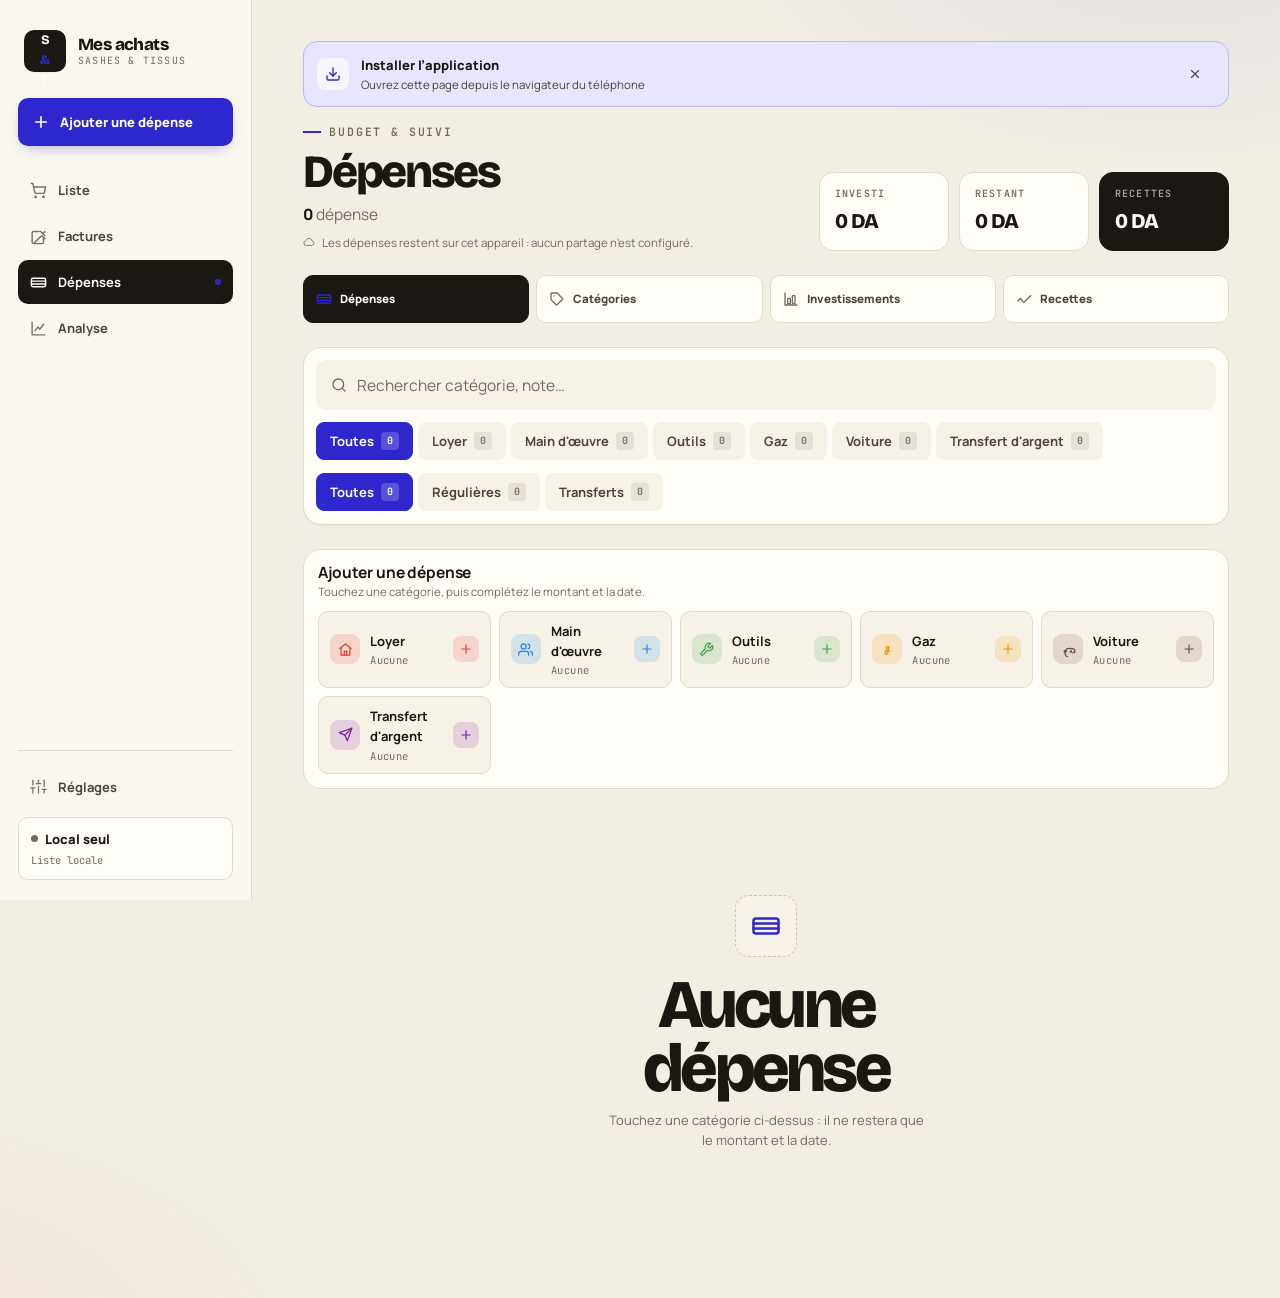
==== commit eb98e4db: "9.7.0 : GitHub porte tout le partage (liste, factures, analyse, depenses)" ====
--- a/index.html
+++ b/index.html
@@ -178,6 +178,6 @@
         })
       })()
     </script>
-    <script type="module" src="src/main.js?v=20"></script>
+    <script type="module" src="src/main.js?v=24"></script>
   </body>
 </html>
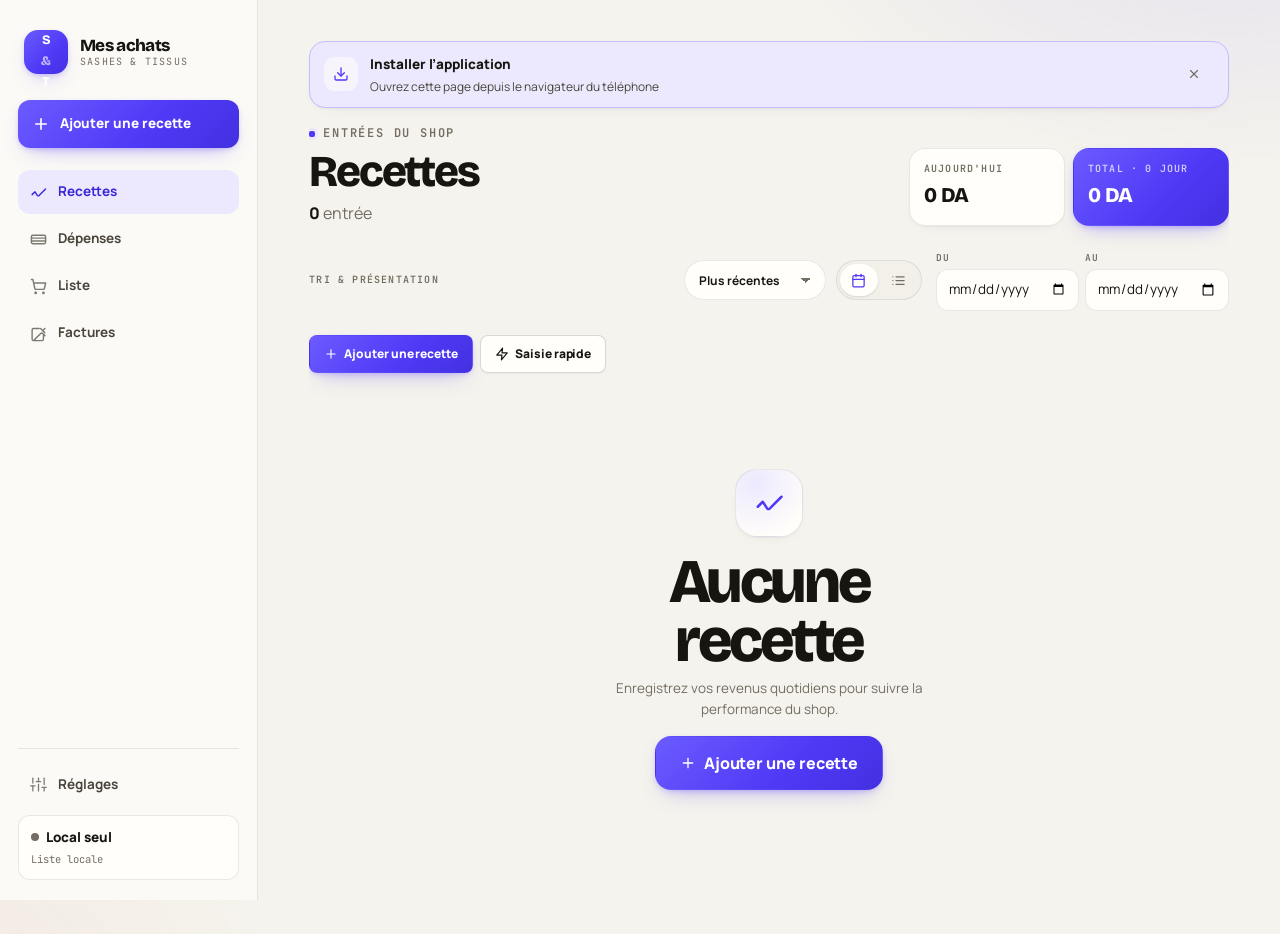
==== commit 1c6db5e7: "10.0.0 : refonte ATELIER 10 - styles modernes, ajout dans le dock, confort au pouce Cinq feuilles re" ====
--- a/index.html
+++ b/index.html
@@ -5,8 +5,8 @@
     <meta name="viewport" content="width=device-width, initial-scale=1.0, viewport-fit=cover" />
     <meta name="description" content="Carnet d'achats en gros — sashes et tissus. Photos, couleurs, quantités et prix, synchronisés entre vos appareils." />
 
-    <meta name="theme-color" content="#f2eee4" media="(prefers-color-scheme: light)" />
-    <meta name="theme-color" content="#100e0b" media="(prefers-color-scheme: dark)" />
+    <meta name="theme-color" content="#f5f3ed" media="(prefers-color-scheme: light)" />
+    <meta name="theme-color" content="#0f0e0c" media="(prefers-color-scheme: dark)" />
     <meta name="color-scheme" content="light dark" />
 
     <meta name="apple-mobile-web-app-capable" content="yes" />
@@ -31,6 +31,7 @@
     <link rel="stylesheet" href="src/styles/layout.css" />
     <link rel="stylesheet" href="src/styles/components.css" />
     <link rel="stylesheet" href="src/styles/views.css" />
+    <link rel="stylesheet" href="src/styles/atelier10.css" />
 
     <title>Mes achats — Sashes &amp; Tissus</title>
   </head>
@@ -178,6 +179,6 @@
         })
       })()
     </script>
-    <script type="module" src="src/main.js?v=24"></script>
+    <script type="module" src="src/main.js?v=25"></script>
   </body>
 </html>
--- a/src/styles/tokens.css
+++ b/src/styles/tokens.css
@@ -1,79 +1,81 @@
 /* ------------------------------------------------------------------ */
-/* ATELIER — design tokens                                             */
+/* ATELIER 10 — jetons de design                                       */
 /*                                                                      */
-/* Refonte 9.0 : la page quitte l'« application de gestion » pour un    */
-/* carnet d'atelier contemporain. Trois matières, trois rôles :        */
+/* Une seule matière, quatre rôles :                                   */
 /*                                                                      */
-/*   papier chaud  → le fond, jamais blanc pur ;                       */
+/*   papier tiède  → le fond, jamais blanc pur ;                       */
 /*   encre         → le texte, un brun-noir, jamais un gris bleuté ;   */
-/*   outremer      → l'accent unique, franc, réservé à l'action.       */
+/*   indigo        → l'accent unique, réservé à l'action ;             */
+/*   voile         → les surfaces translucides (barre, dock, feuilles).*/
 /*                                                                      */
-/* Les formes sont volontairement plus carrées qu'avant : boutons et   */
-/* champs à 10 px, panneaux à 16 px, et une seule forme ronde (la      */
-/* pastille de statut). Un rayon unique et contenu fait lire une       */
-/* grille, pas un kit.                                                 */
+/* Les formes ont été ouvertes : 12 px pour les commandes, 20 px pour  */
+/* les cartes, 28 px pour les feuilles. Les ombres sont larges et      */
+/* basses — elles posent la carte, elles ne la décorent pas.           */
 /* ------------------------------------------------------------------ */
 
 :root {
   color-scheme: light;
 
   /* Papier ---------------------------------------------------------- */
-  --bg: #f2eee4;
-  --bg-tint: #eae4d6;
-  --bg-accent-1: rgba(47, 39, 206, 0.08);
+  --bg: #f5f3ed;
+  --bg-tint: #ece9e1;
+  --bg-accent-1: rgba(79, 57, 246, 0.1);
   --bg-accent-2: rgba(232, 91, 58, 0.07);
-  --surface: #fffdf8;
-  --surface-2: #f7f2e8;
-  --surface-3: #ece5d6;
-  --surface-inverse: #1b1814;
+  --surface: #fffefa;
+  --surface-2: #f3f0e9;
+  --surface-3: #e8e4da;
+  --surface-inverse: #17150f;
 
   /* Encre ----------------------------------------------------------- */
-  --ink: #1b1814;
-  --ink-2: #4c453b;
-  --ink-3: #746b5e;
-  --muted: #746b5e;
+  --ink: #17150f;
+  --ink-2: #4a453c;
+  --ink-3: #746d61;
+  --muted: #746d61;
   --ink-on-accent: #ffffff;
 
-  /* Filets ---------------------------------------------------------- */
-  --line: #e2dacb;
-  --line-strong: #cec4b1;
+  /* Filets — des cheveux, pas des cadres. --------------------------- */
+  --line: rgba(23, 21, 15, 0.09);
+  --line-strong: rgba(23, 21, 15, 0.16);
+  --hairline: 1px solid var(--line);
 
   /* Accents --------------------------------------------------------- */
-  --accent: #2f27ce;
-  --accent-dark: #211a9c;
-  --accent-soft: #e8e5ff;
-  --accent-line: #bdb6ff;
-
-  --coral: #d84a24;
-  --coral-soft: #fde7df;
-  --success: #0c7a4d;
-  --success-soft: #dcf3e7;
+  --accent: #4f39f6;
+  --accent-dark: #3a26d9;
+  --accent-soft: #ece9fe;
+  --accent-line: #c6bcff;
+  --accent-grad: linear-gradient(135deg, #6b5bff 0%, #4f39f6 60%, #4331e0 100%);
+
+  --coral: #e0512a;
+  --coral-soft: #fdeae2;
+  --success: #0a7a4e;
+  --success-soft: #dcf4e7;
   --warning: #9a5b06;
   --warning-soft: #fbefd8;
-  --danger: #bf2c1c;
-  --danger-soft: #fce4df;
+  --danger: #c22b1b;
+  --danger-soft: #fce5e0;
   --info: #0b5aa8;
   --info-soft: #e2eefc;
   --gold: #7d5a03;
   --gold-soft: #f7edcd;
 
   /* Rayons ---------------------------------------------------------- */
-  --radius-xs: 6px;
-  --radius-sm: 10px;
-  --radius: 14px;
-  --radius-lg: 18px;
-  --radius-xl: 24px;
+  --radius-xs: 8px;
+  --radius-sm: 12px;
+  --radius: 16px;
+  --radius-lg: 20px;
+  --radius-xl: 28px;
+  --radius-2xl: 34px;
   --radius-pill: 999px;
 
   /* Texte ----------------------------------------------------------- */
-  --text-xs: 11.5px;
-  --text-sm: 13px;
-  --text-base: 15.5px;
-  --text-md: 17px;
+  --text-xs: 12px;
+  --text-sm: 13.5px;
+  --text-base: 16px;
+  --text-md: 17.5px;
   --text-lg: 21px;
-  --text-xl: clamp(23px, 2.8vw, 30px);
-  --text-2xl: clamp(30px, 4.6vw, 46px);
-  --text-display: clamp(38px, 7vw, 68px);
+  --text-xl: clamp(23px, 2.6vw, 29px);
+  --text-2xl: clamp(30px, 4.6vw, 44px);
+  --text-display: clamp(36px, 6.6vw, 62px);
 
   /* Espaces --------------------------------------------------------- */
   --space-1: 4px;
@@ -83,13 +85,19 @@
   --space-5: 24px;
   --space-6: 32px;
 
-  /* Ombres — presque absentes. C'est le filet qui dessine, l'ombre ne   */
-  /* fait que poser la carte à un millimètre du papier.                 */
-  --shadow-1: 0 1px 1px rgba(27, 24, 20, 0.04);
-  --shadow-2: 0 2px 4px rgba(27, 24, 20, 0.05), 0 10px 24px -18px rgba(27, 24, 20, 0.35);
-  --shadow-3: 0 30px 70px -34px rgba(27, 24, 20, 0.5), 0 3px 8px rgba(27, 24, 20, 0.06);
-  --shadow-accent: 0 6px 16px -8px rgba(47, 39, 206, 0.55);
-  --shadow-accent-lg: 0 14px 30px -12px rgba(47, 39, 206, 0.6);
+  /* Ombres — larges, basses, teintées de l'encre. ------------------- */
+  --shadow-1: 0 1px 2px rgba(23, 21, 15, 0.05);
+  --shadow-2: 0 1px 2px rgba(23, 21, 15, 0.05), 0 10px 26px -14px rgba(23, 21, 15, 0.22);
+  --shadow-3: 0 2px 6px rgba(23, 21, 15, 0.07), 0 28px 60px -28px rgba(23, 21, 15, 0.42);
+  --shadow-card: 0 1px 2px rgba(23, 21, 15, 0.04), 0 6px 18px -14px rgba(23, 21, 15, 0.2);
+  --shadow-accent: 0 2px 6px -2px rgba(79, 57, 246, 0.32), 0 10px 22px -12px rgba(79, 57, 246, 0.5);
+  --shadow-accent-lg: 0 4px 10px -2px rgba(79, 57, 246, 0.3), 0 18px 36px -14px rgba(79, 57, 246, 0.55);
+
+  /* Voiles & verre -------------------------------------------------- */
+  --glass: color-mix(in srgb, var(--bg) 76%, transparent);
+  --glass-strong: color-mix(in srgb, var(--surface) 82%, transparent);
+  --glass-border: color-mix(in srgb, var(--ink) 10%, transparent);
+  --blur: saturate(1.7) blur(22px);
 
   /* Typographie ----------------------------------------------------- */
   --font-head: 'Bricolage Grotesque', 'Segoe UI', system-ui, sans-serif;
@@ -97,11 +105,12 @@
   --font-mono: 'JetBrains Mono', ui-monospace, Consolas, monospace;
 
   /* Gabarit --------------------------------------------------------- */
-  --rail-w: 252px;
-  --topbar-h: 58px;
-  --dock-h: 64px;
+  --rail-w: 258px;
+  --topbar-h: 56px;
+  --dock-h: 62px;
   --page-max: 1080px;
   --content-pad: clamp(16px, 3.4vw, 40px);
+  --tap: 46px;
 
   /* Mouvement ------------------------------------------------------- */
   --ease: cubic-bezier(0.22, 0.68, 0.32, 1);
@@ -110,34 +119,50 @@
   --dur-fast: 0.12s;
   --dur: 0.2s;
   --dur-slow: 0.32s;
+
+  /* Alias hérités — des écrans plus anciens les nomment encore. ----- */
+  --font-title: var(--font-head);
+  --font-base: var(--font-body);
+  --text-size: var(--text-sm);
+  --border: var(--line);
+  --background: var(--surface);
+  --shadow: var(--shadow-2);
+  --shadow-lg: var(--shadow-3);
+  --accent-1: var(--accent-soft);
+  --accent-5: var(--accent);
+  --red-1: var(--danger-soft);
+  --red-5: var(--danger);
+  --red-9: var(--danger);
+  --cat-color: var(--accent);
 }
 
 :root[data-theme='dark'] {
   color-scheme: dark;
 
   /* Le nocturne garde la même matière : de l'encre chaude, pas du bleu. */
-  --bg: #100e0b;
-  --bg-tint: #17140f;
-  --bg-accent-1: rgba(155, 147, 255, 0.08);
+  --bg: #0f0e0c;
+  --bg-tint: #16140f;
+  --bg-accent-1: rgba(167, 155, 255, 0.1);
   --bg-accent-2: rgba(255, 122, 92, 0.06);
-  --surface: #191612;
-  --surface-2: #211d17;
-  --surface-3: #2b261e;
+  --surface: #181613;
+  --surface-2: #201d18;
+  --surface-3: #2a2620;
   --surface-inverse: #f7f2e7;
 
   --ink: #f7f2e7;
-  --ink-2: #cdc4b5;
-  --ink-3: #9e9485;
-  --muted: #9e9485;
+  --ink-2: #cec6b7;
+  --ink-3: #9d9484;
+  --muted: #9d9484;
   --ink-on-accent: #14110e;
 
-  --line: #312b23;
-  --line-strong: #463f34;
-
-  --accent: #9b93ff;
-  --accent-dark: #b8b1ff;
-  --accent-soft: rgba(155, 147, 255, 0.16);
-  --accent-line: #524aa6;
+  --line: rgba(247, 242, 231, 0.1);
+  --line-strong: rgba(247, 242, 231, 0.2);
+
+  --accent: #a79bff;
+  --accent-dark: #c2b9ff;
+  --accent-soft: rgba(167, 155, 255, 0.16);
+  --accent-line: #4f469e;
+  --accent-grad: linear-gradient(135deg, #b3a8ff 0%, #a79bff 55%, #8f81ff 100%);
 
   --coral: #ff8a6b;
   --coral-soft: rgba(255, 138, 107, 0.16);
@@ -152,9 +177,25 @@
   --gold: #e2c471;
   --gold-soft: rgba(226, 196, 113, 0.14);
 
-  --shadow-1: 0 1px 1px rgba(0, 0, 0, 0.4);
-  --shadow-2: 0 2px 6px rgba(0, 0, 0, 0.45), 0 12px 26px -18px rgba(0, 0, 0, 0.9);
-  --shadow-3: 0 34px 80px -30px rgba(0, 0, 0, 0.95), 0 3px 10px rgba(0, 0, 0, 0.5);
-  --shadow-accent: 0 8px 22px -10px rgba(155, 147, 255, 0.5);
-  --shadow-accent-lg: 0 16px 34px -14px rgba(155, 147, 255, 0.6);
+  --shadow-1: 0 1px 2px rgba(0, 0, 0, 0.45);
+  --shadow-2: 0 1px 3px rgba(0, 0, 0, 0.5), 0 12px 28px -16px rgba(0, 0, 0, 0.9);
+  --shadow-3: 0 2px 8px rgba(0, 0, 0, 0.55), 0 32px 70px -26px rgba(0, 0, 0, 0.95);
+  --shadow-card: 0 1px 2px rgba(0, 0, 0, 0.4), 0 8px 20px -16px rgba(0, 0, 0, 0.85);
+  --shadow-accent: 0 4px 14px -6px rgba(167, 155, 255, 0.45);
+  --shadow-accent-lg: 0 10px 30px -10px rgba(167, 155, 255, 0.55);
+
+  --glass: color-mix(in srgb, var(--bg) 74%, transparent);
+  --glass-strong: color-mix(in srgb, var(--surface) 84%, transparent);
+  --glass-border: rgba(247, 242, 231, 0.1);
 }
+
+/* Sur téléphone, tout se lit d'un peu plus loin et se touche au pouce. */
+@media (max-width: 720px) {
+  :root {
+    --text-base: 16px;
+    --text-sm: 14px;
+    --text-xs: 12.5px;
+    --topbar-h: 54px;
+    --tap: 48px;
+  }
+}
--- a/src/styles/base.css
+++ b/src/styles/base.css
@@ -1,5 +1,5 @@
 /* ------------------------------------------------------------------ */
-/* ATELIER — base : réinitialisation, typographie, utilitaires         */
+/* ATELIER 10 — base : réinitialisation, typographie, utilitaires      */
 /* ------------------------------------------------------------------ */
 
 *,
@@ -10,10 +10,11 @@
 
 html {
   -webkit-text-size-adjust: 100%;
+  text-size-adjust: 100%;
   scroll-behavior: smooth;
   -webkit-tap-highlight-color: transparent;
   scroll-padding-top: calc(var(--topbar-h) + env(safe-area-inset-top) + 20px);
-  scroll-padding-bottom: calc(var(--dock-h) + 40px + env(safe-area-inset-bottom));
+  scroll-padding-bottom: calc(var(--dock-h) + 48px + env(safe-area-inset-bottom));
 }
 
 body {
@@ -22,13 +23,21 @@
   min-height: 100vh;
   font-family: var(--font-body);
   font-size: var(--text-base);
-  line-height: 1.55;
+  line-height: 1.6;
   color: var(--ink);
   background: var(--bg);
   font-synthesis: none;
   text-rendering: optimizeLegibility;
   -webkit-font-smoothing: antialiased;
+  -moz-osx-font-smoothing: grayscale;
+  overscroll-behavior-y: none;
   transition: background-color 0.3s var(--ease), color 0.3s var(--ease);
+}
+
+/* La sélection ne doit jamais surgir en bleu système par accident. */
+::selection {
+  background: var(--accent);
+  color: var(--ink-on-accent);
 }
 
 h1,
@@ -38,20 +47,20 @@
   margin: 0;
   font-family: var(--font-head);
   font-weight: 700;
-  line-height: 1.08;
-  letter-spacing: -0.03em;
+  line-height: 1.05;
+  letter-spacing: -0.035em;
   text-wrap: balance;
 }
 
 h1 {
   font-size: var(--text-2xl);
   font-weight: 800;
-  letter-spacing: -0.045em;
+  letter-spacing: -0.05em;
 }
 
 h2 {
   font-size: var(--text-xl);
-  letter-spacing: -0.035em;
+  letter-spacing: -0.04em;
 }
 
 h3 {
@@ -63,7 +72,7 @@
   font-family: var(--font-body);
   font-size: var(--text-base);
   font-weight: 800;
-  letter-spacing: -0.01em;
+  letter-spacing: -0.015em;
 }
 
 p {
@@ -73,6 +82,7 @@
 a {
   color: var(--accent);
   text-decoration: none;
+  touch-action: manipulation;
 }
 
 img {
@@ -90,10 +100,11 @@
 
 code {
   font-family: var(--font-mono);
-  font-size: 0.88em;
+  font-size: 0.86em;
   background: var(--surface-3);
   border-radius: var(--radius-xs);
   padding: 2px 6px;
+  overflow-wrap: anywhere;
 }
 
 button,
@@ -110,11 +121,20 @@
   border: 0;
   padding: 0;
   -webkit-tap-highlight-color: transparent;
+  touch-action: manipulation;
+  user-select: none;
 }
 
 button:disabled {
   cursor: not-allowed;
   opacity: 0.45;
+}
+
+/* Un champ de saisie ne doit jamais faire zoomer iOS (16 px mini). */
+input,
+select,
+textarea {
+  font-size: 16px;
 }
 
 /* Lien d'évitement ------------------------------------------------- */
@@ -143,16 +163,16 @@
   color: var(--ink);
 }
 
-/* Focus : un anneau net, carré, qui ne dépend pas de la couleur seule. */
+/* Focus : un anneau net, qui ne dépend pas de la couleur seule. */
 :focus-visible {
   outline: 2px solid var(--accent);
+  outline-offset: 2px;
+  border-radius: var(--radius-xs);
+}
+
+button:focus-visible,
+a:focus-visible {
   outline-offset: 3px;
-  border-radius: var(--radius-xs);
-}
-
-::selection {
-  background: var(--accent);
-  color: var(--ink-on-accent);
 }
 
 ::placeholder {
@@ -167,13 +187,15 @@
 }
 
 *::-webkit-scrollbar {
-  width: 9px;
-  height: 9px;
+  width: 10px;
+  height: 10px;
 }
 
 *::-webkit-scrollbar-thumb {
   background: var(--line-strong);
   border-radius: var(--radius-pill);
+  border: 3px solid transparent;
+  background-clip: padding-box;
 }
 
 *::-webkit-scrollbar-track {
@@ -247,7 +269,7 @@
   font-family: var(--font-mono);
   font-size: var(--text-xs);
   font-weight: 600;
-  letter-spacing: 0.16em;
+  letter-spacing: 0.14em;
   text-transform: uppercase;
   color: var(--ink-3);
 }
--- a/src/styles/layout.css
+++ b/src/styles/layout.css
@@ -1,9 +1,12 @@
 /* ------------------------------------------------------------------ */
-/* ATELIER — coquille : rail, barre haute, dock flottant, page         */
+/* ATELIER 10 — coquille : rail, barre haute, dock flottant, page      */
 /*                                                                      */
 /* Une seule navigation par taille d'écran :                           */
-/*   < 1024 px  un dock flottant + un bouton d'action détaché ;        */
+/*   < 1024 px  un dock de verre flottant + un bouton d'action ;       */
 /*   ≥ 1024 px  un rail vertical fixe, et plus de dock du tout.        */
+/*                                                                      */
+/* Règle de pouce : tout ce qui se touche fait au moins 44 px, et le   */
+/* bas de l'écran réserve toujours la zone gestuelle du téléphone.     */
 /* ------------------------------------------------------------------ */
 
 .app {
@@ -11,8 +14,8 @@
   display: flex;
   flex-direction: column;
   background:
-    radial-gradient(720px 420px at 92% -8%, var(--bg-accent-1), transparent 65%),
-    radial-gradient(680px 380px at -10% 104%, var(--bg-accent-2), transparent 65%),
+    radial-gradient(760px 460px at 96% -12%, var(--bg-accent-1), transparent 62%),
+    radial-gradient(700px 420px at -12% 106%, var(--bg-accent-2), transparent 62%),
     var(--bg);
 }
 
@@ -38,24 +41,29 @@
   border-radius: var(--radius-sm);
 }
 
-.rail-logo {
+.rail-logo,
+.topbar-logo {
   display: grid;
   place-items: center;
-  width: 42px;
-  height: 42px;
   flex: 0 0 auto;
-  border-radius: var(--radius-sm);
-  background: var(--ink);
-  color: var(--surface);
+  background: var(--accent-grad);
+  color: var(--ink-on-accent);
   font-family: var(--font-head);
+  font-weight: 800;
+  letter-spacing: -0.04em;
+  box-shadow: var(--shadow-accent);
+}
+
+.rail-logo {
+  width: 44px;
+  height: 44px;
+  border-radius: 14px;
   font-size: 13px;
-  font-weight: 800;
-  letter-spacing: -0.04em;
-  box-shadow: var(--shadow-1);
-}
-
-.rail-logo span {
-  color: var(--accent);
+}
+
+.rail-logo span,
+.topbar-logo span {
+  color: rgba(255, 255, 255, 0.62);
 }
 
 .rail-name {
@@ -69,7 +77,7 @@
   font-family: var(--font-head);
   font-size: 17px;
   font-weight: 800;
-  letter-spacing: -0.035em;
+  letter-spacing: -0.04em;
 }
 
 .rail-name small {
@@ -88,22 +96,22 @@
   min-height: 48px;
   padding: 0 14px;
   border-radius: var(--radius-sm);
-  background: var(--accent);
+  background: var(--accent-grad);
   color: var(--ink-on-accent);
   font-size: var(--text-sm);
   font-weight: 800;
   box-shadow: var(--shadow-accent);
-  transition: background-color var(--dur) var(--ease), transform var(--dur-fast) var(--ease),
+  transition: filter var(--dur) var(--ease), transform var(--dur-fast) var(--ease),
     box-shadow var(--dur) var(--ease);
 }
 
 .rail-add:hover {
-  background: var(--accent-dark);
+  filter: brightness(1.06) saturate(1.05);
   box-shadow: var(--shadow-accent-lg);
 }
 
 .rail-add:active {
-  transform: translateY(1px);
+  transform: translateY(1px) scale(0.995);
 }
 
 .rail-add kbd {
@@ -112,15 +120,15 @@
   font-size: 10px;
   font-weight: 600;
   padding: 2px 6px;
-  border-radius: 4px;
-  background: rgba(255, 255, 255, 0.18);
+  border-radius: 6px;
+  background: rgba(255, 255, 255, 0.2);
   color: inherit;
 }
 
 .rail-nav {
   display: flex;
   flex-direction: column;
-  gap: 2px;
+  gap: 3px;
 }
 
 .rail-link {
@@ -139,7 +147,7 @@
 
 .rail-link svg {
   flex: 0 0 auto;
-  opacity: 0.75;
+  opacity: 0.7;
 }
 
 .rail-link:hover {
@@ -148,22 +156,12 @@
 }
 
 .rail-link.is-active {
-  background: var(--ink);
-  color: var(--surface);
+  background: var(--accent-soft);
+  color: var(--accent-dark);
 }
 
 .rail-link.is-active svg {
   opacity: 1;
-}
-
-.rail-link.is-active::after {
-  content: '';
-  position: absolute;
-  right: 12px;
-  width: 6px;
-  height: 6px;
-  border-radius: 50%;
-  background: var(--accent);
 }
 
 .rail-foot {
@@ -203,11 +201,12 @@
 
 .sync-card-head::before {
   content: '';
-  width: 7px;
-  height: 7px;
+  width: 8px;
+  height: 8px;
   flex: 0 0 auto;
   border-radius: 50%;
   background: var(--success);
+  box-shadow: 0 0 0 3px color-mix(in srgb, var(--success) 16%, transparent);
 }
 
 .sync-card small {
@@ -218,19 +217,23 @@
 
 .sync-card.is-syncing .sync-card-head::before {
   background: var(--info);
+  box-shadow: 0 0 0 3px color-mix(in srgb, var(--info) 16%, transparent);
   animation: pulse 1.1s ease-in-out infinite;
 }
 
 .sync-card.is-offline .sync-card-head::before {
   background: var(--warning);
+  box-shadow: 0 0 0 3px color-mix(in srgb, var(--warning) 16%, transparent);
 }
 
 .sync-card.is-error .sync-card-head::before {
   background: var(--danger);
+  box-shadow: 0 0 0 3px color-mix(in srgb, var(--danger) 16%, transparent);
 }
 
 .sync-card.is-config .sync-card-head::before {
   background: var(--ink-3);
+  box-shadow: none;
 }
 
 .sync-card.is-ready {
@@ -249,10 +252,10 @@
   gap: var(--space-3);
   min-height: calc(var(--topbar-h) + env(safe-area-inset-top));
   padding: env(safe-area-inset-top) 16px 0;
-  background: color-mix(in srgb, var(--bg) 86%, transparent);
-  backdrop-filter: saturate(1.5) blur(18px);
-  -webkit-backdrop-filter: saturate(1.5) blur(18px);
-  border-bottom: 1px solid var(--line);
+  background: var(--glass);
+  backdrop-filter: var(--blur);
+  -webkit-backdrop-filter: var(--blur);
+  border-bottom: 1px solid var(--glass-border);
 }
 
 .topbar-brand {
@@ -264,29 +267,18 @@
 }
 
 .topbar-logo {
-  display: grid;
-  place-items: center;
   width: 34px;
   height: 34px;
-  flex: 0 0 auto;
-  border-radius: 9px;
-  background: var(--ink);
-  color: var(--surface);
-  font-family: var(--font-head);
+  border-radius: 11px;
   font-size: 10.5px;
-  font-weight: 800;
-  letter-spacing: -0.03em;
-}
-
-.topbar-logo span {
-  color: var(--accent);
+  box-shadow: var(--shadow-accent);
 }
 
 .topbar-title {
   font-family: var(--font-head);
-  font-size: 17px;
-  font-weight: 800;
-  letter-spacing: -0.035em;
+  font-size: 18px;
+  font-weight: 800;
+  letter-spacing: -0.04em;
   white-space: nowrap;
   overflow: hidden;
   text-overflow: ellipsis;
@@ -295,7 +287,7 @@
 .topbar-actions {
   display: flex;
   align-items: center;
-  gap: 6px;
+  gap: 8px;
   margin-left: auto;
 }
 
@@ -310,7 +302,7 @@
   background: var(--surface);
   color: var(--ink-2);
   transition: background-color var(--dur) var(--ease), border-color var(--dur) var(--ease),
-    color var(--dur) var(--ease);
+    color var(--dur) var(--ease), transform var(--dur-fast) var(--ease);
 }
 
 .topbar-btn:hover,
@@ -320,17 +312,24 @@
   background: var(--surface-2);
 }
 
+.topbar-btn:active,
+.sync-mini:active {
+  transform: scale(0.94);
+}
+
 .sync-mini {
   position: relative;
-  width: 38px;
-  height: 38px;
+  width: 40px;
+  height: 40px;
   border-radius: 50%;
+  border-color: transparent;
+  background: var(--surface-2);
 }
 
 .sync-mini::after {
   content: '';
-  width: 9px;
-  height: 9px;
+  width: 10px;
+  height: 10px;
   border-radius: 50%;
   background: var(--success);
   box-shadow: 0 0 0 3px var(--surface);
@@ -360,14 +359,18 @@
   width: 100%;
   max-width: var(--page-max);
   margin: 0 auto;
-  padding: clamp(18px, 3.4vw, 34px) var(--content-pad)
-    calc(var(--dock-h) + 52px + env(safe-area-inset-bottom));
+  padding: clamp(16px, 3.2vw, 32px) var(--content-pad)
+    calc(var(--dock-h) + 74px + env(safe-area-inset-bottom));
+}
+
+.page:focus {
+  outline: none;
 }
 
 .view {
   display: flex;
   flex-direction: column;
-  gap: clamp(20px, 3vw, 30px);
+  gap: clamp(18px, 2.8vw, 28px);
   animation: rise var(--dur-slow) var(--ease-out) both;
   overflow-x: clip;
 }
@@ -383,7 +386,7 @@
 .screen-head-main {
   display: flex;
   flex-direction: column;
-  gap: 8px;
+  gap: 7px;
   min-width: 0;
 }
 
@@ -394,23 +397,25 @@
   font-family: var(--font-mono);
   font-size: var(--text-xs);
   font-weight: 600;
-  letter-spacing: 0.16em;
+  letter-spacing: 0.15em;
   text-transform: uppercase;
   color: var(--ink-3);
 }
 
 .screen-eyebrow::before {
   content: '';
-  width: 18px;
-  height: 2px;
+  width: 6px;
+  height: 6px;
+  border-radius: 2px;
   background: var(--accent);
+  box-shadow: 0 0 0 3px var(--accent-soft);
 }
 
 .screen-title {
   font-family: var(--font-head);
   font-size: var(--text-2xl);
   font-weight: 800;
-  line-height: 0.98;
+  line-height: 1;
   letter-spacing: -0.05em;
   color: var(--ink);
 }
@@ -424,6 +429,7 @@
 
 .screen-sub strong {
   color: var(--ink);
+  font-weight: 800;
 }
 
 .screen-note {
@@ -442,11 +448,9 @@
   opacity: 0.8;
 }
 
-/* Note d'alerte : le lien privé répond, mais il ne transporte pas encore
-   les dépenses (Worker v5 resté déployé). */
 .screen-note--alert {
-  padding: 9px 11px;
-  border: 1px solid var(--warning);
+  padding: 10px 12px;
+  border: 1px solid color-mix(in srgb, var(--warning) 34%, transparent);
   border-radius: var(--radius-sm);
   background: var(--warning-soft);
   color: var(--ink-2);
@@ -461,17 +465,18 @@
 .screen-stats {
   display: grid;
   grid-template-columns: repeat(2, minmax(0, 1fr));
-  gap: 10px;
+  gap: 8px;
 }
 
 .stat {
   display: flex;
   flex-direction: column;
-  gap: 3px;
-  padding: 13px 15px;
+  gap: 2px;
+  padding: 12px 14px;
   border: 1px solid var(--line);
   border-radius: var(--radius);
   background: var(--surface);
+  box-shadow: var(--shadow-card);
 }
 
 .stat-label {
@@ -487,7 +492,7 @@
   font-family: var(--font-head);
   font-size: var(--text-lg);
   font-weight: 800;
-  letter-spacing: -0.04em;
+  letter-spacing: -0.025em;
   font-variant-numeric: tabular-nums;
   color: var(--ink);
   white-space: nowrap;
@@ -496,16 +501,17 @@
 }
 
 .stat--accent {
-  background: var(--ink);
-  border-color: var(--ink);
+  background: var(--accent-grad);
+  border-color: transparent;
+  box-shadow: var(--shadow-accent);
 }
 
 .stat--accent .stat-label {
-  color: color-mix(in srgb, var(--surface) 62%, transparent);
+  color: color-mix(in srgb, var(--ink-on-accent) 74%, transparent);
 }
 
 .stat--accent .stat-value {
-  color: var(--surface);
+  color: var(--ink-on-accent);
 }
 
 /* Compatibilité avec l'ancien en-tête (les autres écrans s'y rallient). */
@@ -519,7 +525,7 @@
   font-family: var(--font-head);
   font-size: var(--text-2xl);
   font-weight: 800;
-  line-height: 0.98;
+  line-height: 1;
   letter-spacing: -0.05em;
 }
 
@@ -564,16 +570,16 @@
 .dock {
   position: fixed;
   left: 50%;
-  bottom: calc(12px + env(safe-area-inset-bottom));
+  bottom: calc(10px + env(safe-area-inset-bottom));
   z-index: 45;
-  width: min(440px, calc(100vw - 24px));
+  width: min(468px, calc(100vw - 20px));
   transform: translateX(-50%);
   padding: 6px;
-  border: 1px solid var(--line-strong);
-  border-radius: 20px;
-  background: color-mix(in srgb, var(--surface) 92%, transparent);
-  backdrop-filter: saturate(1.6) blur(20px);
-  -webkit-backdrop-filter: saturate(1.6) blur(20px);
+  border: 1px solid var(--glass-border);
+  border-radius: 26px;
+  background: var(--glass-strong);
+  backdrop-filter: var(--blur);
+  -webkit-backdrop-filter: var(--blur);
   box-shadow: var(--shadow-3);
 }
 
@@ -591,10 +597,10 @@
   flex-direction: column;
   align-items: center;
   justify-content: center;
-  gap: 3px;
+  gap: 2px;
   min-height: 52px;
-  padding: 5px 2px;
-  border-radius: 15px;
+  padding: 5px 2px 4px;
+  border-radius: 20px;
   font-size: 10.5px;
   font-weight: 700;
   color: var(--ink-3);
@@ -603,26 +609,28 @@
 }
 
 .tab:active {
-  transform: scale(0.94);
+  transform: scale(0.93);
 }
 
 .tab-icon {
   display: grid;
   place-items: center;
   height: 22px;
+  transition: transform var(--dur) var(--ease-spring);
 }
 
 .tab.is-active {
-  color: var(--ink);
-  background: var(--surface-2);
+  color: var(--accent-dark);
+  background: var(--accent-soft);
 }
 
 .tab.is-active .tab-icon {
   color: var(--accent);
+  transform: translateY(-1px);
 }
 
 .tab-label {
-  line-height: 1.05;
+  line-height: 1.1;
   text-align: center;
   overflow: hidden;
   text-overflow: ellipsis;
@@ -631,11 +639,11 @@
 
 .tab-badge {
   position: absolute;
-  top: 3px;
+  top: 2px;
   left: 50%;
-  transform: translateX(7px);
-  min-width: 17px;
-  height: 17px;
+  transform: translateX(8px);
+  min-width: 18px;
+  height: 18px;
   padding: 0 5px;
   border-radius: var(--radius-pill);
   background: var(--coral);
@@ -644,32 +652,43 @@
   font-weight: 800;
   display: grid;
   place-items: center;
+  box-shadow: 0 0 0 2px var(--surface);
+}
+
+/* Bouton d'action « Ajouter » : il vit dans le dock. Un bouton flottant
+   par-dessus les filtres se rate et cache ce qu'on lisait. */
+.tab--add {
+  color: var(--ink-3);
+  font-weight: 800;
+}
+
+.tab--add .tab-icon {
+  width: 36px;
+  height: 36px;
+  margin-top: -4px;
+  border-radius: 50%;
+  background: var(--accent-grad);
+  color: var(--ink-on-accent);
+  box-shadow: var(--shadow-accent);
+}
+
+.tab--add:active .tab-icon {
+  transform: scale(0.94);
+}
+
+@media (min-width: 721px) {
+  .tab--add .tab-icon {
+    width: 28px;
+    height: 28px;
+    margin-top: 0;
+  }
 }
 
 /* Bouton d'action détaché ----------------------------------------- */
-
+/* Le dock a repris l'ajout : le bouton flottant reste dans le code pour
+   les raccourcis clavier, mais ne s'affiche plus. */
 .fab {
-  position: fixed;
-  right: 18px;
-  bottom: calc(var(--dock-h) + 30px + env(safe-area-inset-bottom));
-  z-index: 46;
-  display: grid;
-  place-items: center;
-  width: 58px;
-  height: 58px;
-  border-radius: 50%;
-  background: var(--accent);
-  color: var(--ink-on-accent);
-  box-shadow: var(--shadow-accent-lg);
-  transition: transform var(--dur-fast) var(--ease), background-color var(--dur) var(--ease);
-}
-
-.fab:hover {
-  background: var(--accent-dark);
-}
-
-.fab:active {
-  transform: scale(0.92);
+  display: none;
 }
 
 /* Notifications --------------------------------------------------- */
@@ -677,7 +696,7 @@
 .toasts {
   position: fixed;
   left: 50%;
-  bottom: calc(var(--dock-h) + 46px + env(safe-area-inset-bottom));
+  bottom: calc(var(--dock-h) + 50px + env(safe-area-inset-bottom));
   z-index: 60;
   width: min(460px, calc(100vw - 24px));
   transform: translateX(-50%);
@@ -702,8 +721,9 @@
   }
 
   .screen-stats {
-    grid-template-columns: repeat(auto-fit, minmax(130px, 1fr));
-    min-width: 280px;
+    grid-template-columns: repeat(auto-fit, minmax(134px, 1fr));
+    min-width: 290px;
+    max-width: 380px;
   }
 }
 
@@ -714,13 +734,14 @@
   }
 
   .dock {
-    width: min(500px, calc(100vw - 40px));
+    width: min(540px, calc(100vw - 40px));
+    border-radius: 28px;
   }
 
   .tab {
     flex-direction: row;
     gap: 8px;
-    min-height: 44px;
+    min-height: 46px;
     font-size: var(--text-sm);
   }
 
@@ -747,7 +768,7 @@
     height: 100dvh;
     padding: 26px 18px 20px;
     border-right: 1px solid var(--line);
-    background: color-mix(in srgb, var(--surface) 62%, var(--bg));
+    background: color-mix(in srgb, var(--surface) 66%, var(--bg));
   }
 
   .rail-nav {
--- a/src/styles/components.css
+++ b/src/styles/components.css
@@ -1,8 +1,11 @@
 /* ------------------------------------------------------------------ */
-/* ATELIER — composants                                                */
+/* ATELIER 10 — composants                                             */
 /*                                                                      */
 /* Tout ce qui se répète : bouton, champ, pastille, carte, dialogue.   */
-/* Règle tactile : 46 px minimum sur téléphone, 40 px à la souris.     */
+/* Règle tactile : 48 px minimum sur téléphone, 40 px à la souris.     */
+/*                                                                      */
+/* Les commandes sont dessinées « pleines » : un fond de papier plus   */
+/* sombre, un filet invisible, et l'accent qui n'apparaît qu'au focus. */
 /* ------------------------------------------------------------------ */
 
 /* Boutons ---------------------------------------------------------- */
@@ -12,8 +15,8 @@
   align-items: center;
   justify-content: center;
   gap: 8px;
-  min-height: 42px;
-  padding: 0 17px;
+  min-height: 44px;
+  padding: 0 18px;
   border-radius: var(--radius-sm);
   border: 1px solid transparent;
   font-family: var(--font-body);
@@ -23,11 +26,12 @@
   letter-spacing: -0.005em;
   white-space: nowrap;
   transition: transform var(--dur-fast) var(--ease), background-color var(--dur) var(--ease),
-    color var(--dur) var(--ease), border-color var(--dur) var(--ease), box-shadow var(--dur) var(--ease);
+    color var(--dur) var(--ease), border-color var(--dur) var(--ease), box-shadow var(--dur) var(--ease),
+    filter var(--dur) var(--ease);
 }
 
 .btn:active {
-  transform: translateY(1px);
+  transform: translateY(1px) scale(0.99);
 }
 
 .btn svg {
@@ -35,27 +39,26 @@
 }
 
 .btn--primary {
-  background: var(--accent);
+  background: var(--accent-grad);
   color: var(--ink-on-accent);
   box-shadow: var(--shadow-accent);
 }
 
 @media (hover: hover) {
   .btn--primary:hover {
-    background: var(--accent-dark);
-    color: var(--ink-on-accent);
+    filter: brightness(1.06) saturate(1.04);
     box-shadow: var(--shadow-accent-lg);
   }
 }
 
 .btn--soft {
   background: var(--accent-soft);
-  color: var(--accent);
-  border-color: var(--accent-line);
+  color: var(--accent-dark);
+  border-color: transparent;
 }
 
 .btn--soft:hover {
-  background: var(--accent-soft);
+  background: color-mix(in srgb, var(--accent-soft) 70%, var(--accent-line));
   color: var(--accent-dark);
 }
 
@@ -72,20 +75,20 @@
 }
 
 .btn--ghost {
-  background: transparent;
+  background: var(--surface-2);
   color: var(--ink-2);
-  border-color: var(--line);
+  border-color: transparent;
 }
 
 .btn--ghost:hover {
-  background: var(--surface-2);
+  background: var(--surface-3);
   color: var(--ink);
 }
 
 .btn--danger {
   background: var(--danger-soft);
   color: var(--danger);
-  border-color: color-mix(in srgb, var(--danger) 24%, transparent);
+  border-color: color-mix(in srgb, var(--danger) 22%, transparent);
 }
 
 .btn--danger:hover {
@@ -99,14 +102,15 @@
 }
 
 .btn--sm {
-  min-height: 36px;
-  padding: 0 13px;
+  min-height: 38px;
+  padding: 0 14px;
   font-size: var(--text-xs);
-  border-radius: 8px;
+  border-radius: var(--radius-xs);
+  gap: 6px;
 }
 
 .btn--lg {
-  min-height: 52px;
+  min-height: 54px;
   padding: 0 24px;
   font-size: var(--text-base);
   border-radius: var(--radius);
@@ -114,7 +118,7 @@
 
 .btn--icon {
   padding: 0;
-  width: 42px;
+  width: 44px;
 }
 
 .icon-btn {
@@ -143,20 +147,22 @@
 
 .icon-btn.is-danger:hover {
   color: var(--danger);
-  border-color: var(--danger);
+  border-color: color-mix(in srgb, var(--danger) 40%, transparent);
   background: var(--danger-soft);
 }
 
 .icon-btn--plain {
   border-color: transparent;
   background: transparent;
+  color: var(--ink-3);
 }
 
 .icon-btn--plain:hover {
   background: var(--surface-2);
-}
-
-/* Champs ----------------------------------------------------------- */
+  color: var(--ink);
+}
+
+/* Champs — pose pleine, filet discret, accent au focus. ------------ */
 
 .field {
   display: flex;
@@ -181,14 +187,22 @@
   line-height: 1.55;
 }
 
+.field-error {
+  font-size: var(--text-xs);
+  font-weight: 700;
+  color: var(--danger);
+  line-height: 1.45;
+}
+
 .input,
 .select,
-.textarea {
+.textarea,
+.text-input {
   width: 100%;
-  min-height: 48px;
-  padding: 11px 13px;
+  min-height: 50px;
+  padding: 12px 14px;
   border-radius: var(--radius-sm);
-  border: 1.5px solid var(--line-strong);
+  border: 1.5px solid var(--line);
   background: var(--surface);
   color: var(--ink);
   font-size: var(--text-base);
@@ -199,21 +213,32 @@
 }
 
 .input::placeholder,
-.textarea::placeholder {
+.textarea::placeholder,
+.text-input::placeholder {
   color: var(--ink-3);
 }
 
 .input:focus,
 .select:focus,
-.textarea:focus {
+.textarea:focus,
+.text-input:focus {
   outline: none;
   border-color: var(--accent);
-  box-shadow: 0 0 0 3px var(--accent-soft);
+  background: var(--surface);
+  box-shadow: 0 0 0 4px color-mix(in srgb, var(--accent) 14%, transparent);
+}
+
+.input:disabled,
+.select:disabled,
+.textarea:disabled {
+  background: var(--surface-2);
+  color: var(--ink-3);
 }
 
 .textarea {
-  min-height: 92px;
+  min-height: 96px;
   resize: vertical;
+  line-height: 1.5;
 }
 
 .select {
@@ -222,25 +247,28 @@
   background-position: calc(100% - 19px) 50%, calc(100% - 14px) 50%;
   background-size: 5px 5px, 5px 5px;
   background-repeat: no-repeat;
-  padding-right: 38px;
+  padding-right: 40px;
+  cursor: pointer;
 }
 
 .input-wrap {
   display: flex;
   align-items: center;
   gap: 10px;
-  padding: 0 14px;
-  min-height: 48px;
+  padding: 0 6px 0 14px;
+  min-height: 50px;
   border-radius: var(--radius-sm);
-  border: 1.5px solid var(--line-strong);
-  background: var(--surface);
+  border: 1.5px solid transparent;
+  background: var(--surface-2);
   color: var(--ink-3);
-  transition: border-color var(--dur) var(--ease), box-shadow var(--dur) var(--ease);
+  transition: border-color var(--dur) var(--ease), box-shadow var(--dur) var(--ease),
+    background-color var(--dur) var(--ease);
 }
 
 .input-wrap:focus-within {
   border-color: var(--accent);
-  box-shadow: 0 0 0 3px var(--accent-soft);
+  background: var(--surface);
+  box-shadow: 0 0 0 4px color-mix(in srgb, var(--accent) 14%, transparent);
 }
 
 .input-wrap input {
@@ -248,7 +276,7 @@
   min-width: 0;
   border: 0;
   background: none;
-  padding: 12px 0;
+  padding: 13px 0;
   font-size: var(--text-base);
   color: var(--ink);
   outline: none;
@@ -262,7 +290,7 @@
 
 .range {
   width: 100%;
-  height: 40px;
+  height: 44px;
   background: transparent;
   appearance: none;
   -webkit-appearance: none;
@@ -270,14 +298,14 @@
 }
 
 .range::-webkit-slider-runnable-track {
-  height: 8px;
+  height: 10px;
   border-radius: var(--radius-pill);
   background: linear-gradient(90deg, #000, #fff);
   border: 1px solid var(--line-strong);
 }
 
 .range::-moz-range-track {
-  height: 8px;
+  height: 10px;
   border-radius: var(--radius-pill);
   background: linear-gradient(90deg, #000, #fff);
   border: 1px solid var(--line-strong);
@@ -285,23 +313,23 @@
 
 .range::-webkit-slider-thumb {
   -webkit-appearance: none;
-  width: 26px;
-  height: 26px;
+  width: 28px;
+  height: 28px;
   margin-top: -10px;
   border-radius: 50%;
   background: var(--surface);
   border: 3px solid var(--accent);
-  box-shadow: var(--shadow-1);
+  box-shadow: var(--shadow-2);
   cursor: grab;
 }
 
 .range::-moz-range-thumb {
-  width: 20px;
-  height: 20px;
+  width: 22px;
+  height: 22px;
   border-radius: 50%;
   background: var(--surface);
   border: 3px solid var(--accent);
-  box-shadow: var(--shadow-1);
+  box-shadow: var(--shadow-2);
   cursor: grab;
 }
 
@@ -324,24 +352,29 @@
   gap: var(--space-2);
   padding: 4px;
   border-radius: var(--radius-sm);
-  border: 1.5px solid var(--line-strong);
+  border: 1.5px solid var(--line);
   background: var(--surface);
 }
 
 .stepper button {
-  width: 42px;
-  height: 42px;
-  border-radius: 7px;
+  width: 44px;
+  height: 44px;
+  border-radius: 9px;
   display: grid;
   place-items: center;
   color: var(--ink-2);
   background: var(--surface-2);
-  transition: background-color var(--dur) var(--ease), color var(--dur) var(--ease);
+  transition: background-color var(--dur) var(--ease), color var(--dur) var(--ease),
+    transform var(--dur-fast) var(--ease);
 }
 
 .stepper button:hover {
   background: var(--accent-soft);
   color: var(--accent);
+}
+
+.stepper button:active {
+  transform: scale(0.93);
 }
 
 .stepper input {
@@ -368,10 +401,10 @@
   display: inline-flex;
   align-items: center;
   gap: 7px;
-  min-height: 38px;
-  padding: 0 14px;
-  border-radius: 8px;
-  border: 1.5px solid var(--line-strong);
+  min-height: 40px;
+  padding: 0 15px;
+  border-radius: var(--radius-pill);
+  border: 1.5px solid var(--line);
   background: var(--surface);
   color: var(--ink-2);
   font-size: var(--text-sm);
@@ -382,7 +415,7 @@
 }
 
 .chip:hover {
-  border-color: var(--ink-3);
+  border-color: var(--line-strong);
   color: var(--ink);
 }
 
@@ -393,7 +426,7 @@
 .chip.is-active {
   background: var(--ink);
   border-color: var(--ink);
-  color: var(--surface);
+  color: var(--bg);
   box-shadow: none;
 }
 
@@ -401,24 +434,24 @@
   font-family: var(--font-mono);
   font-size: 10.5px;
   font-weight: 600;
-  padding: 1px 6px;
-  border-radius: 5px;
-  background: var(--surface-2);
+  padding: 1px 7px;
+  border-radius: var(--radius-pill);
+  background: color-mix(in srgb, var(--ink) 8%, transparent);
   color: var(--ink-3);
   font-variant-numeric: tabular-nums;
 }
 
 .chip.is-active .chip-count {
-  background: color-mix(in srgb, var(--surface) 18%, transparent);
-  color: var(--surface);
+  background: color-mix(in srgb, var(--bg) 22%, transparent);
+  color: var(--bg);
 }
 
 .badge {
   display: inline-flex;
   align-items: center;
   gap: 5px;
-  padding: 3px 8px;
-  border-radius: 5px;
+  padding: 3px 9px;
+  border-radius: var(--radius-pill);
   background: var(--surface-2);
   color: var(--ink-2);
   font-family: var(--font-mono);
@@ -457,7 +490,7 @@
 
 .badge--purple {
   background: var(--accent-soft);
-  color: var(--accent);
+  color: var(--accent-dark);
 }
 
 /* Couleurs --------------------------------------------------------- */
@@ -488,8 +521,8 @@
   display: inline-flex;
   align-items: center;
   gap: 10px;
-  padding: 4px 13px 4px 5px;
-  border-radius: 8px;
+  padding: 4px 14px 4px 5px;
+  border-radius: var(--radius-pill);
   background: var(--surface-2);
   font-size: var(--text-sm);
   color: var(--ink-2);
@@ -507,6 +540,9 @@
   -webkit-overflow-scrolling: touch;
   overscroll-behavior-x: contain;
   scroll-snap-type: x proximity;
+  scroll-padding-left: 2px;
+  -webkit-mask-image: linear-gradient(90deg, #000 0, #000 calc(100% - 18px), transparent 100%);
+  mask-image: linear-gradient(90deg, #000 0, #000 calc(100% - 18px), transparent 100%);
 }
 
 .scroller > * {
@@ -522,9 +558,9 @@
 .segmented {
   display: inline-flex;
   align-items: stretch;
-  gap: 3px;
+  gap: 2px;
   padding: 3px;
-  border-radius: var(--radius-sm);
+  border-radius: var(--radius-pill);
   border: 1px solid var(--line);
   background: var(--surface-2);
   max-width: 100%;
@@ -536,9 +572,9 @@
   align-items: center;
   justify-content: center;
   gap: 6px;
-  min-height: 36px;
-  padding: 0 13px;
-  border-radius: 7px;
+  min-height: 38px;
+  padding: 0 14px;
+  border-radius: var(--radius-pill);
   font-size: var(--text-xs);
   font-weight: 700;
   color: var(--ink-3);
@@ -558,7 +594,7 @@
 .segmented > label:has(input:checked) {
   background: var(--surface);
   color: var(--ink);
-  box-shadow: 0 1px 2px rgba(27, 24, 20, 0.12);
+  box-shadow: var(--shadow-2);
 }
 
 .segmented input[type='radio'] {
@@ -581,7 +617,7 @@
 
 .cat-picker {
   display: grid;
-  grid-template-columns: repeat(auto-fill, minmax(112px, 1fr));
+  grid-template-columns: repeat(auto-fill, minmax(116px, 1fr));
   gap: 8px;
 }
 
@@ -602,9 +638,9 @@
   display: flex;
   align-items: center;
   gap: 9px;
-  min-height: 54px;
+  min-height: 56px;
   padding: 8px 11px;
-  border: 1.5px solid var(--line-strong);
+  border: 1.5px solid var(--line);
   border-radius: var(--radius-sm);
   background: var(--surface);
   color: var(--ink-2);
@@ -624,9 +660,9 @@
   display: grid;
   place-items: center;
   flex: 0 0 auto;
-  width: 30px;
-  height: 30px;
-  border-radius: 9px;
+  width: 32px;
+  height: 32px;
+  border-radius: 10px;
   background: color-mix(in srgb, var(--cat-color) 16%, transparent);
   color: var(--cat-color);
 }
@@ -666,7 +702,7 @@
   display: flex;
   align-items: center;
   gap: 10px;
-  min-height: 54px;
+  min-height: 56px;
   padding: 8px 11px;
   border: 1.5px solid var(--accent);
   border-radius: var(--radius-sm);
@@ -689,10 +725,10 @@
 
 .cat-chosen-change {
   flex: 0 0 auto;
-  min-height: 34px;
-  padding: 0 11px;
+  min-height: 36px;
+  padding: 0 12px;
   border: 1px solid var(--line-strong);
-  border-radius: 8px;
+  border-radius: var(--radius-pill);
   background: var(--surface);
   color: var(--ink-2);
   font-size: var(--text-xs);
@@ -711,7 +747,7 @@
   background: var(--surface);
   border: 1px solid var(--line);
   border-radius: var(--radius-lg);
-  box-shadow: var(--shadow-1);
+  box-shadow: var(--shadow-card);
 }
 
 .panel {
@@ -719,6 +755,7 @@
   border: 1px solid var(--line);
   border-radius: var(--radius-lg);
   padding: clamp(18px, 2.6vw, 26px);
+  box-shadow: var(--shadow-card);
 }
 
 .panel--flush {
@@ -749,7 +786,7 @@
 
 .progress,
 .progress-bar {
-  height: 7px;
+  height: 8px;
   border-radius: var(--radius-pill);
   background: var(--surface-3);
   overflow: hidden;
@@ -760,7 +797,7 @@
   display: block;
   height: 100%;
   border-radius: var(--radius-pill);
-  background: var(--accent);
+  background: var(--accent-grad);
   transition: width 0.5s var(--ease-out);
   min-width: 3px;
 }
@@ -790,11 +827,12 @@
   display: flex;
   align-items: center;
   gap: 12px;
-  padding: 12px 13px;
+  padding: 12px 14px;
   border-radius: var(--radius);
   border: 1px solid var(--line);
   background: var(--surface);
   font-size: var(--text-sm);
+  box-shadow: var(--shadow-card);
   animation: slide-up 0.3s var(--ease) both;
 }
 
@@ -821,10 +859,10 @@
 .banner-mark {
   display: grid;
   place-items: center;
-  width: 32px;
-  height: 32px;
+  width: 34px;
+  height: 34px;
   flex: 0 0 auto;
-  border-radius: 8px;
+  border-radius: 11px;
   background: color-mix(in srgb, var(--surface) 60%, transparent);
   color: var(--ink-2);
 }
@@ -874,7 +912,7 @@
   display: flex;
   align-items: center;
   gap: 11px;
-  padding: 11px 12px;
+  padding: 12px 14px;
   border-radius: var(--radius);
   border: 1px solid transparent;
   background: var(--surface-inverse);
@@ -899,10 +937,10 @@
 .toast-mark {
   display: grid;
   place-items: center;
-  width: 28px;
-  height: 28px;
+  width: 30px;
+  height: 30px;
   flex: 0 0 auto;
-  border-radius: 7px;
+  border-radius: 10px;
   background: rgba(255, 255, 255, 0.12);
   color: var(--surface);
 }
@@ -934,8 +972,8 @@
   font-size: var(--text-xs);
   font-weight: 800;
   color: var(--accent);
-  padding: 7px 11px;
-  border-radius: 7px;
+  padding: 7px 12px;
+  border-radius: var(--radius-pill);
   background: rgba(255, 255, 255, 0.1);
   white-space: nowrap;
 }
@@ -943,6 +981,9 @@
 /* Dialogues -------------------------------------------------------- */
 
 .dialog {
+  /* Une boîte modale reste clouée au viewport : `fixed` (et non
+     `relative`) pour que la feuille ne suive pas le défilement. */
+  position: fixed;
   width: min(720px, calc(100vw - 24px));
   max-height: calc(100dvh - 40px);
   padding: 0;
@@ -952,11 +993,12 @@
   color: var(--ink);
   box-shadow: var(--shadow-3);
   overscroll-behavior: contain;
+  overflow: hidden;
 }
 
 .dialog::backdrop {
-  background: rgba(20, 16, 12, 0.55);
-  backdrop-filter: blur(2px);
+  background: rgba(18, 15, 11, 0.5);
+  backdrop-filter: blur(3px);
   animation: fade-in var(--dur) var(--ease-out) both;
 }
 
@@ -977,6 +1019,7 @@
   overflow-y: auto;
   max-height: min(88vh, 900px);
   max-height: min(calc(100dvh - 120px), 900px);
+  overscroll-behavior: contain;
 }
 
 .dialog-foot {
@@ -1090,8 +1133,8 @@
   display: inline-flex;
   align-items: baseline;
   gap: 7px;
-  padding: 5px 10px;
-  border-radius: 7px;
+  padding: 5px 11px;
+  border-radius: var(--radius-pill);
   background: var(--surface-2);
   border: 1px solid var(--line);
 }
@@ -1116,7 +1159,7 @@
 
 .empty {
   position: relative;
-  padding: clamp(38px, 8vw, 76px) 20px;
+  padding: clamp(36px, 7vw, 72px) 20px;
   text-align: center;
   color: var(--ink-3);
   font-size: var(--text-base);
@@ -1129,12 +1172,15 @@
 .empty-mark {
   display: grid;
   place-items: center;
-  width: 62px;
-  height: 62px;
-  border-radius: var(--radius);
-  border: 1px dashed var(--line-strong);
-  background: var(--surface-2);
+  width: 68px;
+  height: 68px;
+  border-radius: 22px;
+  border: 1px solid var(--line);
+  background:
+    radial-gradient(120% 120% at 30% 20%, var(--accent-soft), transparent 70%),
+    var(--surface);
   color: var(--accent);
+  box-shadow: var(--shadow-card);
 }
 
 .empty-copy {
@@ -1235,6 +1281,7 @@
   .input,
   .select,
   .textarea,
+  .text-input,
   .input-wrap input,
   .stepper input {
     font-size: 16px;
@@ -1243,14 +1290,15 @@
   .input,
   .select,
   .textarea,
+  .text-input,
   .input-wrap,
   .stepper button {
-    min-height: 48px;
+    min-height: 50px;
   }
 
   .stepper button {
-    width: 48px;
-    height: 48px;
+    width: 50px;
+    height: 50px;
   }
 
   .btn {
@@ -1259,8 +1307,8 @@
   }
 
   .btn--sm {
-    min-height: 44px;
-    padding: 0 14px;
+    min-height: 42px;
+    padding: 0 15px;
   }
 
   .btn--lg {
@@ -1274,7 +1322,7 @@
 
   .chip {
     min-height: 42px;
-    padding: 0 15px;
+    padding: 0 16px;
   }
 
   .segmented button,
@@ -1286,15 +1334,14 @@
     min-height: 44px;
   }
 
-  /* Le dialogue devient une feuille : il monte du bas et occupe la
-     largeur. C'est le geste attendu sur téléphone, et le pouce atteint
-     les actions sans remonter l'écran. */
+  /* Le dialogue devient une feuille : il monte du bas, occupe la largeur,
+     et sa poignée rappelle qu'on peut le faire glisser. */
   .dialog,
   .dialog--sm,
   .dialog--preview {
     width: 100vw;
     max-width: 100vw;
-    max-height: calc(100dvh - 28px);
+    max-height: calc(100dvh - 24px);
     margin: auto 0 0;
     border-radius: var(--radius-xl) var(--radius-xl) 0 0;
     border-left: 0;
@@ -1302,12 +1349,26 @@
     border-bottom: 0;
   }
 
+  .dialog::before {
+    content: '';
+    position: absolute;
+    top: 8px;
+    left: 50%;
+    z-index: 2;
+    width: 44px;
+    height: 4px;
+    margin-left: -22px;
+    border-radius: var(--radius-pill);
+    background: var(--line-strong);
+    pointer-events: none;
+  }
+
   .dialog[open] {
     animation: sheet-in var(--dur-slow) var(--ease-out) both;
   }
 
   .dialog-body {
-    padding-top: 22px;
+    padding-top: 26px;
     max-height: min(calc(100dvh - 118px), 900px);
   }
 
--- a/src/styles/views.css
+++ b/src/styles/views.css
@@ -1,7 +1,7 @@
 /* ------------------------------------------------------------------ */
 /* ATELIER — vues                                                      */
 /*                                                                      */
-/* Liste, factures, analyse, dépenses, réglages et formulaires.        */
+/* Liste, factures, recettes, dépenses, réglages et formulaires.       */
 /* Les noms de classes hérités sont conservés là où le JavaScript les   */
 /* interroge ; tout leur habillage est neuf.                            */
 /* ------------------------------------------------------------------ */
@@ -194,6 +194,19 @@
   box-shadow: 0 1px 2px rgba(27, 24, 20, 0.12);
 }
 
+/* Barre d'actions d'une section (ajout, réorganisation) ------------ */
+
+.section-actions {
+  display: flex;
+  align-items: center;
+  gap: 7px;
+  flex-wrap: wrap;
+}
+
+.section-actions .btn {
+  flex: 0 0 auto;
+}
+
 /* Carte d'aide à la connexion ------------------------------------- */
 
 .setup-card {
@@ -302,6 +315,12 @@
 
 .grid--card {
   grid-template-columns: 1fr;
+}
+
+/* Présentation « liste » : une seule colonne, même sur grand écran.
+   `.grid.grid--list` pèse plus lourd que les règles de largeur. */
+.grid.grid--list {
+  grid-template-columns: minmax(0, 1fr);
 }
 
 .grid--mosaic {
@@ -1044,11 +1063,11 @@
   gap: clamp(16px, 2.4vw, 24px);
 }
 
-/* Les quatre sections deviennent quatre tuiles, pas une rangée de
+/* Les trois sections deviennent trois tuiles, pas une rangée de
    pilules : sur téléphone, chacune reste lisible et atteignable. */
 .expenses-tabs {
   display: grid;
-  grid-template-columns: repeat(2, minmax(0, 1fr));
+  grid-template-columns: repeat(3, minmax(0, 1fr));
   gap: 7px;
   padding: 0;
   border: 0;
@@ -1057,17 +1076,20 @@
 
 .expense-tab {
   display: flex;
-  align-items: center;
-  gap: 8px;
-  min-height: 48px;
-  padding: 0 12px;
+  flex-direction: column;
+  align-items: center;
+  justify-content: center;
+  gap: 4px;
+  min-height: 58px;
+  padding: 6px;
   border: 1px solid var(--line);
   border-radius: var(--radius-sm);
   background: var(--surface);
   color: var(--ink-2);
-  font-size: var(--text-xs);
+  font-size: 10px;
   font-weight: 800;
-  text-align: left;
+  line-height: 1.15;
+  text-align: center;
   transition: background-color var(--dur) var(--ease), color var(--dur) var(--ease),
     border-color var(--dur) var(--ease);
 }
@@ -1265,6 +1287,12 @@
   gap: 8px;
 }
 
+/* Présentation « liste » : une seule colonne partout. */
+.category-list.is-list,
+.investment-list.is-list {
+  grid-template-columns: minmax(0, 1fr);
+}
+
 .category-card {
   display: flex;
   align-items: center;
@@ -1477,6 +1505,76 @@
 .day-entry-actions {
   display: flex;
   gap: 3px;
+}
+
+/* Écran Recettes -------------------------------------------------- */
+
+.view--revenues {
+  gap: clamp(16px, 2.4vw, 24px);
+}
+
+.revenue-card .card-name {
+  color: var(--ink);
+}
+
+.revenue-rows {
+  display: flex;
+  flex-direction: column;
+  gap: 6px;
+}
+
+.revenue-row {
+  display: flex;
+  align-items: center;
+  gap: 10px;
+  padding: 10px 12px;
+  border: 1px solid var(--line);
+  border-radius: var(--radius);
+  background: var(--surface);
+}
+
+.revenue-row-when {
+  display: flex;
+  flex: 1;
+  flex-direction: column;
+  min-width: 0;
+  gap: 1px;
+}
+
+.revenue-row-when strong {
+  font-size: var(--text-sm);
+  font-weight: 800;
+}
+
+.revenue-row-when span {
+  overflow: hidden;
+  font-size: var(--text-xs);
+  color: var(--ink-3);
+  text-overflow: ellipsis;
+  white-space: nowrap;
+}
+
+.revenue-row-amount {
+  font-family: var(--font-head);
+  font-size: var(--text-md);
+  font-weight: 800;
+  white-space: nowrap;
+}
+
+.revenue-row .card-actions {
+  margin-top: 0;
+}
+
+/* Sur téléphone, la ligne reste compacte : deux actions de 34 px
+   tiennent à côté du montant sans écraser la date. */
+@media (max-width: 420px) {
+  .revenue-row {
+    flex-wrap: wrap;
+  }
+
+  .revenue-row-when {
+    flex-basis: calc(100% - 110px);
+  }
 }
 
 /* Sélecteurs d'icône et de couleur -------------------------------- */
@@ -1523,678 +1621,6 @@
 }
 
 /* ================================================================== */
-/* 4. Analyse                                                          */
-/* ================================================================== */
-
-.view--analysis {
-  gap: clamp(16px, 2.4vw, 22px);
-}
-
-.ana-fybar {
-  display: flex;
-  align-items: center;
-  justify-content: space-between;
-  gap: 8px;
-  padding: 5px;
-  border: 1px solid var(--line);
-  border-radius: var(--radius);
-  background: var(--surface);
-}
-
-.ana-fybar .icon-btn {
-  border-color: transparent;
-  background: transparent;
-}
-
-.ana-fy-label {
-  flex: 1;
-  text-align: center;
-  font-family: var(--font-head);
-  font-size: var(--text-md);
-  font-weight: 800;
-  letter-spacing: -0.03em;
-}
-
-/* Barre de feuille : collante sous la barre haute. */
-.ana-chrome {
-  position: sticky;
-  top: calc(var(--topbar-h) + env(safe-area-inset-top) + 8px);
-  z-index: 20;
-  margin: 0 -4px;
-  padding: 4px;
-  border-radius: var(--radius);
-  background: color-mix(in srgb, var(--bg) 86%, transparent);
-  backdrop-filter: blur(14px);
-  -webkit-backdrop-filter: blur(14px);
-}
-
-.ana-chrome-inner {
-  display: flex;
-  align-items: center;
-  justify-content: space-between;
-  gap: 10px;
-  padding: 6px 6px 6px 14px;
-  border: 1px solid var(--line);
-  border-radius: var(--radius-sm);
-  background: var(--surface);
-}
-
-.ana-chrome-title {
-  font-family: var(--font-mono);
-  font-size: 10.5px;
-  font-weight: 600;
-  letter-spacing: 0.12em;
-  text-transform: uppercase;
-  color: var(--ink-3);
-}
-
-.ana-home {
-  min-height: 36px;
-  padding: 0 12px;
-  font-size: var(--text-xs);
-}
-
-.ana-body {
-  display: flex;
-  flex-direction: column;
-  gap: clamp(18px, 2.6vw, 26px);
-}
-
-.ana-toolbar {
-  display: flex;
-  align-items: center;
-  gap: 7px;
-  flex-wrap: wrap;
-}
-
-.ana-toolbar .btn {
-  flex: 0 0 auto;
-}
-
-.ana-monthpick {
-  display: flex;
-  flex: 1;
-  min-width: 170px;
-}
-
-.ana-monthpick .select {
-  min-height: 40px;
-  font-weight: 700;
-}
-
-.ana-today {
-  margin-left: auto;
-}
-
-/* Fiche des jours ------------------------------------------------- */
-
-.ana-days {
-  border: 1px solid var(--line);
-  border-radius: var(--radius-lg);
-  background: var(--surface);
-  overflow: hidden;
-}
-
-.ana-days-head {
-  display: none;
-}
-
-.ana-day {
-  display: grid;
-  grid-template-columns: minmax(0, 1fr) 108px auto;
-  align-items: center;
-  gap: 8px;
-  padding: 8px 10px;
-  border-top: 1px solid var(--line);
-}
-
-.ana-day:first-of-type {
-  border-top: 0;
-}
-
-.ana-day-when {
-  display: flex;
-  flex-direction: column;
-  min-width: 0;
-  line-height: 1.2;
-}
-
-.ana-day-date {
-  font-family: var(--font-mono);
-  font-size: var(--text-xs);
-  font-weight: 600;
-  color: var(--ink);
-  font-variant-numeric: tabular-nums;
-}
-
-.ana-day-week {
-  font-size: 10px;
-  color: var(--ink-3);
-  text-transform: capitalize;
-}
-
-.ana-day-now {
-  display: inline-block;
-  margin-top: 2px;
-  padding: 1px 5px;
-  border-radius: 3px;
-  background: var(--accent-soft);
-  color: var(--accent);
-  font-family: var(--font-mono);
-  font-size: 8.5px;
-  font-style: normal;
-  font-weight: 600;
-  letter-spacing: 0.06em;
-  text-transform: uppercase;
-  width: fit-content;
-}
-
-.ana-day-slot {
-  min-width: 0;
-}
-
-.ana-day-slot .input {
-  min-height: 38px;
-  padding: 7px 9px;
-  font-size: var(--text-sm);
-  text-align: right;
-  font-family: var(--font-mono);
-  font-variant-numeric: tabular-nums;
-}
-
-.ana-day-input {
-  border-color: transparent;
-  background: var(--surface-2);
-}
-
-.ana-day-input:focus {
-  background: var(--surface);
-}
-
-.ana-day-toggles {
-  display: flex;
-  align-items: center;
-  gap: 3px;
-}
-
-.ana-day-toggles .btn {
-  min-height: 32px;
-  padding: 0 8px;
-  font-size: 10px;
-}
-
-.ana-day-toggles .icon-btn {
-  width: 32px;
-  height: 32px;
-}
-
-.ana-toggle.is-on {
-  background: var(--ink);
-  border-color: var(--ink);
-  color: var(--surface);
-}
-
-.ana-day--we .ana-day-week {
-  color: var(--ink-3);
-}
-
-.ana-day.is-today {
-  background: color-mix(in srgb, var(--accent-soft) 55%, transparent);
-  box-shadow: inset 3px 0 0 var(--accent);
-}
-
-.ana-day-mark {
-  display: inline-flex;
-  justify-content: flex-end;
-  width: 100%;
-}
-
-/* Pieds de statistiques ------------------------------------------- */
-
-.ana-foot {
-  display: grid;
-  grid-template-columns: repeat(2, minmax(0, 1fr));
-  gap: 8px;
-}
-
-.ana-stat {
-  display: flex;
-  flex-direction: column;
-  gap: 2px;
-  padding: 11px 12px;
-  border: 1px solid var(--line);
-  border-radius: var(--radius-sm);
-  background: var(--surface);
-  min-width: 0;
-}
-
-.ana-stat span {
-  font-family: var(--font-mono);
-  font-size: 9px;
-  font-weight: 600;
-  letter-spacing: 0.08em;
-  text-transform: uppercase;
-  color: var(--ink-3);
-  white-space: nowrap;
-  overflow: hidden;
-  text-overflow: ellipsis;
-}
-
-.ana-stat strong {
-  font-family: var(--font-head);
-  font-size: var(--text-md);
-  font-weight: 800;
-  letter-spacing: -0.03em;
-  font-variant-numeric: tabular-nums;
-  white-space: nowrap;
-  overflow: hidden;
-  text-overflow: ellipsis;
-}
-
-/* Comparaison ----------------------------------------------------- */
-
-.ana-compare {
-  border: 1px solid var(--line);
-  border-radius: var(--radius-lg);
-  background: var(--surface);
-  overflow: hidden;
-}
-
-.ana-compare-head,
-.ana-compare-row {
-  display: grid;
-  grid-template-columns: 1fr 1fr 1fr;
-  align-items: center;
-  gap: 6px;
-  padding: 9px 12px;
-}
-
-.ana-compare-head {
-  background: var(--surface-2);
-  border-bottom: 1px solid var(--line);
-  font-family: var(--font-mono);
-  font-size: 9px;
-  font-weight: 600;
-  letter-spacing: 0.08em;
-  text-transform: uppercase;
-  color: var(--ink-3);
-}
-
-.ana-compare-head span {
-  min-width: 0;
-  overflow: hidden;
-  text-overflow: ellipsis;
-}
-
-.ana-compare-head small {
-  display: block;
-  font-size: 9px;
-  opacity: 0.7;
-}
-
-.ana-compare-row {
-  border-top: 1px solid var(--line);
-  font-size: var(--text-xs);
-}
-
-.ana-compare-row:nth-child(even) {
-  background: color-mix(in srgb, var(--surface-2) 55%, transparent);
-}
-
-.ana-compare-row:first-of-type {
-  border-top: 0;
-}
-
-.ana-compare-row > span:not(:first-child) {
-  text-align: right;
-}
-
-.ana-num {
-  font-family: var(--font-mono);
-  font-size: var(--text-xs);
-  font-weight: 600;
-  font-variant-numeric: tabular-nums;
-}
-
-.ana-cell-empty {
-  color: var(--ink-3);
-}
-
-/* Sommaire -------------------------------------------------------- */
-
-.ana-sections {
-  display: grid;
-  grid-template-columns: 1fr;
-  gap: 7px;
-}
-
-.ana-section-card {
-  display: flex;
-  align-items: center;
-  gap: 11px;
-  width: 100%;
-  padding: 10px 12px;
-  border: 1px solid var(--line);
-  border-radius: var(--radius);
-  background: var(--surface);
-  text-align: left;
-  transition: border-color var(--dur) var(--ease), background-color var(--dur) var(--ease),
-    transform var(--dur-fast) var(--ease);
-}
-
-.ana-section-card:hover,
-.ana-section-card:active {
-  border-color: var(--line-strong);
-  background: var(--surface-2);
-}
-
-.ana-section-card:active {
-  transform: scale(0.99);
-}
-
-.ana-section-icon {
-  display: grid;
-  place-items: center;
-  width: 38px;
-  height: 38px;
-  flex: 0 0 auto;
-  border-radius: 9px;
-  background: var(--accent-soft);
-  color: var(--accent);
-}
-
-.ana-section-copy {
-  display: flex;
-  flex-direction: column;
-  min-width: 0;
-  flex: 1;
-}
-
-.ana-section-copy strong {
-  font-size: var(--text-sm);
-  font-weight: 800;
-}
-
-.ana-section-copy small {
-  font-family: var(--font-mono);
-  font-size: 9.5px;
-  color: var(--ink-3);
-  white-space: nowrap;
-  overflow: hidden;
-  text-overflow: ellipsis;
-}
-
-.ana-section-go {
-  color: var(--ink-3);
-  flex: 0 0 auto;
-}
-
-/* Panneaux -------------------------------------------------------- */
-
-.ana-sec {
-  display: flex;
-  flex-direction: column;
-  gap: 14px;
-  scroll-margin-top: calc(var(--topbar-h) + 70px);
-}
-
-.ana-panel {
-  display: block;
-  padding: clamp(14px, 2.4vw, 22px);
-}
-
-.ana-panel-title {
-  margin-bottom: 12px;
-  font-size: var(--text-lg);
-  font-weight: 800;
-}
-
-.ana-table-head {
-  display: flex;
-  align-items: center;
-  justify-content: space-between;
-  gap: 10px;
-  padding-bottom: 7px;
-  margin-bottom: 4px;
-  border-bottom: 1px solid var(--line);
-  font-family: var(--font-mono);
-  font-size: 9.5px;
-  font-weight: 600;
-  letter-spacing: 0.1em;
-  text-transform: uppercase;
-  color: var(--ink-3);
-}
-
-.ana-table-head span:last-child {
-  text-align: right;
-}
-
-.ana-line {
-  display: flex;
-  align-items: baseline;
-  justify-content: space-between;
-  gap: 12px;
-  padding: 7px 2px;
-  border-bottom: 1px dashed var(--line);
-  font-size: var(--text-xs);
-  color: var(--ink-2);
-}
-
-.ana-line strong {
-  font-family: var(--font-mono);
-  font-size: var(--text-xs);
-  font-weight: 600;
-  color: var(--ink);
-  font-variant-numeric: tabular-nums;
-}
-
-.ana-line--total {
-  border-bottom: 0;
-  border-top: 1.5px solid var(--ink);
-  margin-top: 4px;
-  padding-top: 9px;
-  color: var(--ink);
-  font-weight: 800;
-}
-
-.ana-line--total strong {
-  font-size: var(--text-base);
-  font-weight: 700;
-}
-
-.ana-edit {
-  display: grid;
-  grid-template-columns: minmax(0, 1fr) 96px 34px;
-  align-items: center;
-  gap: 6px;
-  padding: 4px 0;
-}
-
-.ana-edit .input {
-  min-height: 36px;
-  padding: 6px 8px;
-  font-size: var(--text-xs);
-  border-color: transparent;
-  background: var(--surface-2);
-}
-
-.ana-edit .input:focus {
-  border-color: var(--accent);
-  background: var(--surface);
-}
-
-.ana-edit .icon-btn {
-  width: 34px;
-  height: 34px;
-}
-
-.ana-amount {
-  font-family: var(--font-mono);
-  text-align: right;
-  font-variant-numeric: tabular-nums;
-}
-
-/* Synthèse -------------------------------------------------------- */
-
-.ana-cards {
-  display: grid;
-  grid-template-columns: repeat(2, minmax(0, 1fr));
-  gap: 7px;
-}
-
-.ana-card {
-  display: flex;
-  flex-direction: column;
-  gap: 2px;
-  padding: 11px 12px;
-  border: 1px solid var(--line);
-  border-radius: var(--radius-sm);
-  background: var(--surface-2);
-  min-width: 0;
-}
-
-.ana-card-label {
-  font-family: var(--font-mono);
-  font-size: 9px;
-  font-weight: 600;
-  letter-spacing: 0.06em;
-  text-transform: uppercase;
-  color: var(--ink-3);
-  white-space: nowrap;
-  overflow: hidden;
-  text-overflow: ellipsis;
-}
-
-.ana-card-value {
-  font-family: var(--font-head);
-  font-size: var(--text-md);
-  font-weight: 800;
-  letter-spacing: -0.035em;
-  font-variant-numeric: tabular-nums;
-  white-space: nowrap;
-  overflow: hidden;
-  text-overflow: ellipsis;
-}
-
-.ana-card-hint {
-  font-size: 9px;
-  color: var(--ink-3);
-  white-space: nowrap;
-  overflow: hidden;
-  text-overflow: ellipsis;
-}
-
-/* Possession ------------------------------------------------------ */
-
-.ana-holders {
-  display: grid;
-  grid-template-columns: 1fr;
-  gap: 10px;
-  margin-top: 10px;
-}
-
-.ana-holder {
-  display: flex;
-  flex-direction: column;
-  gap: 5px;
-  padding: 10px;
-  border: 1px solid var(--line);
-  border-radius: var(--radius-sm);
-  background: var(--surface-2);
-}
-
-.ana-holder-label {
-  min-height: 34px;
-  padding: 5px 8px;
-  font-family: var(--font-head);
-  font-size: var(--text-sm);
-  font-weight: 800;
-  border-color: transparent;
-  background: transparent;
-}
-
-/* Sur téléphone, les commandes compactes reprennent la cible de 44 px. */
-@media (max-width: 720px) {
-  .ana-home,
-  .ana-holder-label {
-    min-height: 44px;
-  }
-}
-
-.ana-holder-row {
-  grid-template-columns: minmax(0, 1fr) 32px;
-}
-
-.ana-holder-note {
-  grid-column: 1 / -1;
-  min-height: 32px;
-}
-
-.ana-holder-sum {
-  display: flex;
-  align-items: baseline;
-  justify-content: space-between;
-  gap: 10px;
-  padding-top: 6px;
-  border-top: 1px solid var(--line-strong);
-  font-family: var(--font-mono);
-  font-size: 9.5px;
-  letter-spacing: 0.08em;
-  text-transform: uppercase;
-  color: var(--ink-3);
-}
-
-.ana-holder-sum strong {
-  font-size: var(--text-sm);
-  letter-spacing: 0;
-  color: var(--ink);
-  font-variant-numeric: tabular-nums;
-}
-
-/* Paramètres ------------------------------------------------------ */
-
-.ana-settings {
-  padding: 0;
-}
-
-.ana-settings > summary {
-  display: flex;
-  align-items: center;
-  justify-content: space-between;
-  padding: 14px 16px;
-  font-family: var(--font-head);
-  font-size: var(--text-md);
-  font-weight: 800;
-  letter-spacing: -0.02em;
-  cursor: pointer;
-  list-style: none;
-}
-
-.ana-settings > summary::-webkit-details-marker {
-  display: none;
-}
-
-.ana-settings > summary::after {
-  content: '+';
-  font-family: var(--font-mono);
-  font-size: 18px;
-  font-weight: 400;
-  color: var(--ink-3);
-}
-
-.ana-settings[open] > summary {
-  border-bottom: 1px solid var(--line);
-}
-
-.ana-settings[open] > summary::after {
-  content: '−';
-}
-
-.ana-settings-body {
-  padding: 14px 16px 18px;
-}
-
-/* ================================================================== */
 /* 5. Réglages                                                         */
 /* ================================================================== */
 
@@ -2306,6 +1732,72 @@
 
 .share-form {
   width: 100%;
+}
+
+/* Choix du fournisseur : deux grandes cartes, pas un petit segment perdu
+   au-dessus du formulaire. Sans cela, un appareil déjà réglé sur le lien
+   privé n'affiche que ce champ, et le jeton GitHub reste invisible. */
+.provider-picker {
+  display: flex;
+  flex-direction: column;
+  gap: 6px;
+}
+
+.provider-label {
+  font-size: var(--text-xs);
+  font-weight: 700;
+  color: var(--ink-2);
+}
+
+.provider-choice {
+  display: grid;
+  grid-template-columns: 1fr 1fr;
+  gap: 8px;
+}
+
+.provider-card {
+  display: flex;
+  flex-direction: column;
+  align-items: flex-start;
+  gap: 2px;
+  min-height: 54px;
+  padding: 9px 12px;
+  border: 1px solid var(--line);
+  border-radius: var(--radius-sm);
+  background: var(--surface-2);
+  color: var(--ink-2);
+  text-align: left;
+  cursor: pointer;
+}
+
+.provider-card-title {
+  display: flex;
+  align-items: center;
+  gap: 7px;
+  font-size: var(--text-sm);
+  font-weight: 700;
+}
+
+.provider-card-sub {
+  font-size: 10.5px;
+  line-height: 1.4;
+  color: var(--ink-3);
+}
+
+.provider-card.is-active {
+  border-color: var(--accent);
+  background: color-mix(in srgb, var(--accent) 8%, var(--surface));
+  color: var(--accent);
+  box-shadow: inset 0 0 0 1px var(--accent);
+}
+
+.provider-card.is-active .provider-card-sub {
+  color: var(--ink-2);
+}
+
+.provider-card:focus-visible {
+  outline: 2px solid var(--accent);
+  outline-offset: 2px;
 }
 
 .settings-grid {
@@ -2587,42 +2079,16 @@
   }
 
   .expenses-tabs {
-    grid-template-columns: repeat(4, minmax(0, 1fr));
-  }
-
-  .ana-sections {
-    grid-template-columns: repeat(2, minmax(0, 1fr));
-  }
-
-  .ana-cards {
     grid-template-columns: repeat(3, minmax(0, 1fr));
   }
 
-  .ana-foot {
-    grid-template-columns: repeat(4, minmax(0, 1fr));
-  }
-
-  .ana-holders {
-    grid-template-columns: repeat(2, minmax(0, 1fr));
-  }
-
-  .ana-days-head {
-    display: grid;
-    grid-template-columns: minmax(0, 1fr) 108px auto;
+  .expense-tab {
+    flex-direction: row;
     gap: 8px;
-    padding: 8px 10px;
-    background: var(--surface-2);
-    border-bottom: 1px solid var(--line);
-    font-family: var(--font-mono);
-    font-size: 9px;
-    font-weight: 600;
-    letter-spacing: 0.08em;
-    text-transform: uppercase;
-    color: var(--ink-3);
-  }
-
-  .ana-days-head span:last-child {
-    text-align: right;
+    min-height: 48px;
+    padding: 0 12px;
+    font-size: var(--text-xs);
+    text-align: left;
   }
 
   .form-grid {
@@ -2652,18 +2118,6 @@
 
   .grid--mosaic {
     grid-template-columns: repeat(4, minmax(0, 1fr));
-  }
-
-  .ana-sections {
-    grid-template-columns: repeat(3, minmax(0, 1fr));
-  }
-
-  .ana-cards {
-    grid-template-columns: repeat(4, minmax(0, 1fr));
-  }
-
-  .ana-chrome {
-    top: 10px;
   }
 
   .setting {
@@ -2688,33 +2142,32 @@
     grid-template-columns: repeat(3, minmax(0, 1fr));
   }
 
-  .ana-sections {
-    grid-template-columns: repeat(3, minmax(0, 1fr));
-  }
-
-  .ana-cards {
-    grid-template-columns: repeat(4, minmax(0, 1fr));
-  }
 }
 
 /* ================================================================== */
 /* 8. Petits écrans                                                    */
 /* ================================================================== */
 
+/* Sur téléphone, le libellé prend sa ligne : le select et les deux
+   boutons de présentation restent côte à côte, jamais tassés. */
+@media (max-width: 720px) {
+  .list-toolbar-label {
+    width: 100%;
+    margin-right: 0;
+  }
+
+  .list-sort {
+    flex: 1 1 150px;
+    min-width: 0;
+    max-width: none;
+  }
+
+  .layout-switch {
+    flex: 0 0 auto;
+  }
+}
+
 @media (max-width: 420px) {
-  .ana-day {
-    grid-template-columns: minmax(0, 1fr) 96px;
-    row-gap: 5px;
-  }
-
-  .ana-day-toggles {
-    grid-column: 1 / -1;
-    justify-content: flex-end;
-  }
-
-  .ana-edit {
-    grid-template-columns: minmax(0, 1fr) 88px 32px;
-  }
 
   .product--row {
     grid-template-columns: 46px minmax(0, 1fr) auto;
@@ -2749,3 +2202,8 @@
     justify-content: flex-start;
   }
 }
+.date-filter-row { display: flex; align-items: center; gap: 12px; margin-left: 8px; font-size: var(--text-size); }
+.date-filter-col { display: flex; flex-direction: column; align-items: flex-start; gap: 4px; }
+.date-filter-separator { margin: 0 8px; color: var(--ink-2); font-size: var(--text-xs); font-weight: 700; }
+.date-input { min-height: 36px; padding: 6px 12px; font-size: var(--text-size); font-family: var(--font-base); border: 1px solid var(--border); border-radius: var(--radius); background: var(--background); color: var(--ink); width: 140px; appearance: none; }
+.date-input::placeholder { color: var(--ink-2); }
--- a/src/styles/atelier10.css
+++ b/src/styles/atelier10.css
@@ -0,0 +1,929 @@
+/* ------------------------------------------------------------------ */
+/* ATELIER 10 — finitions d'écrans                                     */
+/*                                                                     */
+/* Cette couche arrive après `views.css` (et après `components.css`) :  */
+/* elle ouvre les formes, allège les filets et rend chaque commande     */
+/* confortable au pouce. Aucun nom de classe n'est inventé ici :        */
+/* uniquement ceux que le JavaScript interroge déjà.                   */
+/*                                                                     */
+/* Deux objectifs, dans cet ordre :                                    */
+/*   1. une écriture plus contemporaine (pilules, verre, hiérarchie) ; */
+/*   2. un téléphone qui se tient d'une main, sans jamais viser 32 px. */
+/* ------------------------------------------------------------------ */
+
+/* ================================================================== */
+/* 1. Liste : recherche, filtres, groupes                              */
+/* ================================================================== */
+
+/* Les bandeaux sont repeints à chaque changement d'état : une animation
+   d'entrée les ferait clignoter. Ils apparaissent, simplement. */
+.banner {
+  animation: none;
+}
+
+.filterbar {
+  gap: 10px;
+  padding: 10px;
+  border-radius: var(--radius-lg);
+  background: var(--surface);
+  box-shadow: var(--shadow-card);
+}
+
+.filterbar-search .input-wrap {
+  min-height: 48px;
+  padding-right: 52px;
+  border-color: transparent;
+  background: var(--surface-2);
+}
+
+.filterbar-search .input-wrap:focus-within {
+  background: var(--surface);
+}
+
+.filterbar-clear {
+  right: 4px;
+  width: 40px;
+  height: 40px;
+  border-radius: var(--radius-pill);
+}
+
+/* Les statuts forment un segmented control : un seul bloc, un curseur. */
+.filterbar-tabs {
+  display: flex;
+  gap: 2px;
+  padding: 3px;
+  border-radius: var(--radius-pill);
+  background: var(--surface-2);
+  overflow-x: auto;
+  scrollbar-width: none;
+  scroll-snap-type: x proximity;
+}
+
+.filterbar-tabs::-webkit-scrollbar {
+  display: none;
+}
+
+/* Trois statuts se partagent la largeur ; une longue liste de
+   catégories garde sa largeur naturelle et défile. */
+.tabchip {
+  flex: 0 0 auto;
+  justify-content: center;
+  min-height: 38px;
+  padding: 0 15px;
+  border: 0;
+  border-radius: var(--radius-pill);
+  background: transparent;
+  color: var(--ink-3);
+  font-size: var(--text-sm);
+  font-weight: 700;
+  scroll-snap-align: start;
+}
+
+.tabchip:hover {
+  color: var(--ink);
+  border-color: transparent;
+}
+
+.tabchip.is-active {
+  background: var(--surface);
+  color: var(--ink);
+  box-shadow: var(--shadow-2);
+}
+
+.tabchip-count {
+  background: color-mix(in srgb, var(--ink) 7%, transparent);
+  color: var(--ink-3);
+}
+
+.tabchip.is-active .tabchip-count {
+  background: var(--accent-soft);
+  color: var(--accent-dark);
+}
+
+.filterbar-tabs[data-role='status-tabs'] .tabchip {
+  flex: 1 1 0;
+}
+
+.filterbar-chips {
+  padding-top: 0;
+  padding-bottom: 2px;
+}
+
+/* Groupes : un libellé éditorial, pas un bandeau. */
+.group {
+  gap: 10px;
+}
+
+.group-head {
+  gap: 8px;
+  padding: 0 2px 9px;
+  border-bottom: 1px solid var(--line);
+}
+
+.group-head h3 {
+  font-family: var(--font-mono);
+  font-size: 11px;
+  font-weight: 600;
+  letter-spacing: 0.12em;
+  text-transform: uppercase;
+  color: var(--ink-3);
+}
+
+.group-count {
+  min-width: 20px;
+  height: 19px;
+  border-radius: var(--radius-pill);
+  background: var(--surface-2);
+  color: var(--ink-3);
+  font-size: 10px;
+}
+
+.group-total {
+  font-size: 11.5px;
+  color: var(--ink-2);
+}
+
+.grid {
+  gap: 12px;
+}
+
+.grid--row {
+  gap: 7px;
+}
+
+/* ================================================================== */
+/* 2. Carte produit                                                    */
+/* ================================================================== */
+
+.product {
+  border-radius: var(--radius-lg);
+  box-shadow: var(--shadow-card);
+}
+
+@media (hover: hover) {
+  .product:hover {
+    box-shadow: var(--shadow-2);
+    transform: translateY(-2px);
+  }
+}
+
+.product--p1 {
+  border-left-width: 0;
+  box-shadow: inset 3px 0 0 var(--danger), var(--shadow-card);
+}
+
+.product--p3 {
+  border-left-width: 0;
+  box-shadow: inset 3px 0 0 var(--info), var(--shadow-card);
+}
+
+.hero {
+  aspect-ratio: 16 / 10;
+}
+
+.hero-top {
+  top: 8px;
+  left: 8px;
+  right: 8px;
+}
+
+.hero-color {
+  left: 8px;
+  bottom: 8px;
+  padding: 5px 10px;
+  border-radius: var(--radius-pill);
+  font-size: 11px;
+  background: rgba(17, 14, 10, 0.55);
+  backdrop-filter: blur(10px);
+  -webkit-backdrop-filter: blur(10px);
+}
+
+.zoom-mark {
+  right: 8px;
+  bottom: 8px;
+  border-radius: var(--radius-pill);
+}
+
+.tag {
+  padding: 5px 9px;
+  border-radius: var(--radius-pill);
+  font-size: 9.5px;
+  letter-spacing: 0.06em;
+  background: rgba(255, 255, 255, 0.94);
+  box-shadow: 0 1px 3px rgba(17, 14, 10, 0.14);
+}
+
+.product-body {
+  gap: 5px;
+  padding: 14px 14px 12px;
+  transition: background-color var(--dur) var(--ease);
+}
+
+.product-body:active {
+  background: var(--surface-2);
+}
+
+.product-name {
+  font-size: var(--text-md);
+  line-height: 1.15;
+}
+
+.price {
+  margin-top: 1px;
+  font-size: clamp(22px, 5.4vw, 27px);
+  letter-spacing: -0.05em;
+}
+
+.price-unit {
+  font-size: 12px;
+}
+
+/* « Prix à préciser » n'est pas un montant : il reste une ligne de texte. */
+.price--none {
+  font-family: var(--font-mono);
+  font-size: var(--text-sm);
+  font-weight: 500;
+  letter-spacing: 0;
+  color: var(--ink-3);
+}
+
+.meta {
+  gap: 6px;
+  font-size: 12px;
+}
+
+.product-actions {
+  gap: 8px;
+  padding: 10px 12px 12px;
+}
+
+.product-actions .btn {
+  min-height: 42px;
+  border-radius: var(--radius-xs);
+}
+
+.product-actions .icon-btn {
+  width: 42px;
+  height: 42px;
+  border-radius: var(--radius-xs);
+}
+
+/* Mosaïque : la case est le visuel, la barre reste une ligne. */
+.tile {
+  border-radius: var(--radius);
+}
+
+.tile-bar {
+  padding: 26px 10px 9px;
+}
+
+.tile-name {
+  font-size: 12.5px;
+}
+
+.tile-price {
+  font-size: 10.5px;
+}
+
+.tile-tag {
+  border-radius: 0;
+  font-size: 9.5px;
+  padding: 6px 9px;
+}
+
+.tile-check {
+  border-radius: var(--radius-pill);
+  box-shadow: var(--shadow-2);
+}
+
+/* Ligne : une vignette, deux textes, une coche. */
+.product--row {
+  border-radius: var(--radius);
+  min-height: 64px;
+}
+
+.row-visual {
+  border-radius: var(--radius-xs);
+}
+
+.row-name {
+  font-size: var(--text-sm);
+}
+
+.row-meta {
+  font-size: 11.5px;
+  color: var(--ink-3);
+}
+
+.row-price {
+  font-size: var(--text-sm);
+}
+
+.row-check {
+  border-radius: var(--radius-pill);
+}
+
+.tag--urgent {
+  background: var(--danger);
+  color: var(--ink-on-accent);
+}
+
+.tag--bought {
+  background: var(--success);
+  color: var(--ink-on-accent);
+}
+
+/* ================================================================== */
+/* 3. Cartes communes (factures, dépenses, recettes)                   */
+/* ================================================================== */
+
+.card {
+  border-radius: var(--radius-lg);
+  box-shadow: var(--shadow-card);
+  transition: box-shadow var(--dur) var(--ease), border-color var(--dur) var(--ease);
+}
+
+.card-body {
+  gap: 6px;
+  padding: 13px 14px;
+}
+
+.card-name {
+  font-size: var(--text-base);
+  letter-spacing: -0.015em;
+}
+
+.card-amount {
+  font-size: var(--text-lg);
+}
+
+.card-meta {
+  font-size: 10.5px;
+}
+
+.card-actions {
+  gap: 6px;
+  margin-top: 6px;
+}
+
+.card-actions .icon-btn {
+  width: 38px;
+  height: 38px;
+  border-radius: var(--radius-xs);
+}
+
+.card-media,
+.card-color {
+  min-height: 92px;
+}
+
+/* ================================================================== */
+/* 4. Dépenses : onglets, ajout direct                                 */
+/* ================================================================== */
+
+.expense-tab {
+  gap: 5px;
+  min-height: 58px;
+  border-radius: var(--radius);
+  background: var(--surface-2);
+  border-color: transparent;
+  color: var(--ink-3);
+  font-size: 10.5px;
+  letter-spacing: 0.01em;
+}
+
+.expense-tab svg {
+  color: var(--ink-3);
+}
+
+.expense-tab.is-active {
+  background: var(--accent-soft);
+  border-color: var(--accent-line);
+  color: var(--accent-dark);
+  box-shadow: none;
+}
+
+.expense-tab.is-active svg {
+  color: var(--accent);
+}
+
+.kpi-card {
+  border-radius: var(--radius);
+  border: 1px solid var(--line);
+  background: var(--surface);
+  box-shadow: var(--shadow-card);
+}
+
+.quick-add {
+  border-radius: var(--radius-lg);
+  box-shadow: var(--shadow-card);
+}
+
+.quick-cat {
+  border-radius: var(--radius);
+  background: var(--surface-2);
+}
+
+.quick-cat-copy {
+  font-family: var(--font-body);
+  letter-spacing: 0;
+}
+
+.quick-cat-label {
+  font-weight: 800;
+  text-transform: none;
+  font-size: var(--text-xs);
+}
+
+.quick-cat-total {
+  font-family: var(--font-mono);
+  color: var(--ink-3);
+}
+
+/* ================================================================== */
+/* 5. Barre « tri / date / recherche »                                 */
+/* ================================================================== */
+
+.list-sort {
+  min-height: 40px;
+  border-radius: var(--radius-pill);
+  border-color: var(--line);
+  font-size: var(--text-xs);
+  padding: 0 36px 0 14px;
+}
+
+.layout-switch {
+  gap: 2px;
+  padding: 3px;
+  border-radius: var(--radius-pill);
+  border-color: var(--line);
+  background: var(--surface-2);
+}
+
+.layout-switch button {
+  width: 38px;
+  height: 32px;
+  border-radius: var(--radius-pill);
+}
+
+.date-filter-row {
+  display: flex;
+  align-items: flex-end;
+  gap: 6px;
+  margin-left: 4px;
+}
+
+.date-filter-col {
+  display: flex;
+  flex-direction: column;
+  align-items: stretch;
+  gap: 4px;
+  min-width: 0;
+}
+
+.date-filter-col label {
+  font-family: var(--font-mono);
+  font-size: 9.5px;
+  font-weight: 600;
+  letter-spacing: 0.1em;
+  text-transform: uppercase;
+  color: var(--ink-3);
+}
+
+/* Les libellés « Du » et « Au » suffisent : le « à » entre les deux
+   champs ne disait rien de plus. */
+.date-filter-separator {
+  display: none;
+}
+
+.date-input {
+  width: 100%;
+  min-width: 132px;
+  min-height: 40px;
+  padding: 8px 11px;
+  border-radius: var(--radius-sm);
+  border: 1.5px solid var(--line);
+  background: var(--surface);
+  color: var(--ink);
+  font-family: var(--font-body);
+  font-size: var(--text-sm);
+  font-variant-numeric: tabular-nums;
+  appearance: none;
+}
+
+.date-input:focus {
+  outline: none;
+  border-color: var(--accent);
+  box-shadow: 0 0 0 4px color-mix(in srgb, var(--accent) 14%, transparent);
+}
+
+.date-input::placeholder {
+  color: var(--ink-3);
+}
+
+.search-filter-row {
+  display: flex;
+  align-items: center;
+  gap: 6px;
+  flex: 0 1 240px;
+  margin-left: auto;
+}
+
+.search-filter-row .search-input {
+  flex: 1;
+  min-width: 0;
+  min-height: 40px;
+  padding: 8px 13px;
+  border-radius: var(--radius-pill);
+  border: 1.5px solid transparent;
+  background: var(--surface-2);
+  color: var(--ink);
+  font-size: var(--text-xs);
+}
+
+.search-filter-row .search-input:focus {
+  outline: none;
+  border-color: var(--accent);
+  background: var(--surface);
+  box-shadow: 0 0 0 4px color-mix(in srgb, var(--accent) 14%, transparent);
+}
+
+.search-filter-row .icon-btn {
+  width: 40px;
+  height: 40px;
+  border-radius: var(--radius-pill);
+  border-color: transparent;
+  background: var(--surface-2);
+  color: var(--ink-3);
+}
+
+.search-filter-row .icon-btn:hover {
+  background: var(--surface-3);
+  color: var(--ink);
+}
+
+/* ================================================================== */
+/* 6. Réglages                                                         */
+/* ================================================================== */
+
+.setting-control .select,
+.setting-control .input {
+  min-height: 44px;
+}
+
+/* Dans une phrase, un `<strong>` reste un mot : il ne doit pas ouvrir un
+   bloc, sinon la ligne suivante commence par « : ». */
+.setting-copy p strong {
+  display: inline;
+  align-items: baseline;
+  gap: 0;
+  font-size: inherit;
+  font-weight: 800;
+  line-height: inherit;
+  color: var(--ink);
+}
+
+.setting-copy p strong svg {
+  display: inline-block;
+  vertical-align: -2px;
+}
+
+/* Le texte des réglages se lit : il ne descend pas sous 13,5 px. */
+.setting-copy p {
+  font-size: var(--text-sm);
+  line-height: 1.55;
+}
+
+/* Tablette : la barre « tri » n'a pas la place de tenir sur une ligne
+   avec ses dates. Les mêmes règles qu'au téléphone, plus tôt. */
+@media (max-width: 900px) {
+  .list-toolbar-label {
+    display: none;
+  }
+
+  .list-sort {
+    flex: 1 1 auto;
+    max-width: none;
+  }
+
+  .date-filter-row {
+    flex: 1 1 100%;
+    margin-left: 0;
+  }
+
+  .date-filter-col {
+    flex: 1 1 0;
+  }
+
+  .search-filter-row {
+    flex: 1 1 100%;
+    margin-left: 0;
+  }
+}
+
+/* ================================================================== */
+/* 7. Téléphone : tout au pouce                                        */
+/* ================================================================== */
+
+@media (max-width: 720px) {
+  .view {
+    gap: 16px;
+  }
+
+  .screen-head {
+    gap: 14px;
+  }
+
+  .screen-title {
+    font-size: clamp(28px, 8.4vw, 34px);
+  }
+
+  .screen-sub {
+    font-size: 14.5px;
+  }
+
+  .stat {
+    padding: 10px 12px;
+    border-radius: var(--radius);
+  }
+
+  .stat-value {
+    font-size: 18px;
+  }
+
+  .filterbar {
+    padding: 9px;
+    border-radius: var(--radius);
+  }
+
+  .filterbar-chips {
+    margin-inline: -9px;
+    padding-inline: 9px;
+  }
+
+  .tabchip {
+    min-height: 42px;
+    padding: 0 14px;
+  }
+
+  /* Une seule ligne : le tri prend la place, la présentation reste à droite. */
+  .list-toolbar {
+    flex-wrap: wrap;
+    gap: 8px;
+  }
+
+  .list-toolbar-label {
+    display: none;
+  }
+
+  .list-sort {
+    flex: 1 1 auto;
+    width: auto;
+    max-width: none;
+    min-height: 46px;
+    font-size: var(--text-sm);
+  }
+
+  .layout-switch {
+    flex: 0 0 auto;
+  }
+
+  .layout-switch button {
+    width: 44px;
+    height: 40px;
+  }
+
+  .date-filter-row {
+    flex: 1 1 100%;
+    order: 3;
+    margin-left: 0;
+  }
+
+  .date-filter-col {
+    flex: 1 1 0;
+  }
+
+  .date-input {
+    min-height: 46px;
+    min-width: 0;
+    font-size: 16px;
+  }
+
+  .search-filter-row {
+    flex: 1 1 100%;
+    order: 4;
+    margin-left: 0;
+  }
+
+  .search-filter-row .search-input {
+    min-height: 46px;
+    font-size: 16px;
+  }
+
+  .search-filter-row .icon-btn {
+    width: 46px;
+    height: 46px;
+  }
+
+  /* Cartes produit : visuel plus court, actions franches. */
+  .hero {
+    aspect-ratio: 16 / 9;
+  }
+
+  .product-body {
+    padding: 13px 13px 11px;
+  }
+
+  .product-actions {
+    padding: 9px 10px 10px;
+  }
+
+  .product-actions .btn {
+    min-height: 46px;
+    flex: 1;
+  }
+
+  .product-actions .icon-btn {
+    width: 46px;
+    height: 46px;
+  }
+
+  .product--row {
+    grid-template-columns: 52px minmax(0, 1fr) auto 44px;
+    gap: 10px;
+    padding: 8px 10px;
+    min-height: 68px;
+  }
+
+  .row-visual {
+    width: 52px;
+    height: 52px;
+  }
+
+  .row-check {
+    width: 44px;
+    height: 44px;
+    /* La règle historique du téléphone renvoyait la coche sur une
+       deuxième ligne ; elle tient maintenant dans la ligne. */
+    grid-column: auto;
+    grid-row: auto;
+    justify-self: auto;
+    margin-top: 0;
+  }
+
+  .card-body {
+    padding: 13px;
+  }
+
+  .card-actions .icon-btn {
+    width: 42px;
+    height: 42px;
+  }
+
+  /* Dépenses : les onglets suivent le défilement, on ne les reperd plus. */
+  .expenses-tabs {
+    position: sticky;
+    top: calc(var(--topbar-h) + env(safe-area-inset-top));
+    z-index: 25;
+    margin-inline: calc(var(--content-pad) * -1);
+    padding: 8px var(--content-pad);
+    background: var(--glass);
+    backdrop-filter: var(--blur);
+    -webkit-backdrop-filter: var(--blur);
+  }
+
+  .expense-tab {
+    min-height: 56px;
+    border-radius: var(--radius);
+  }
+
+  /* Formulaires : une seule colonne, Photo au-dessus des champs. */
+  .picker {
+    flex-direction: column;
+    gap: 12px;
+  }
+
+  .photo-picker {
+    min-height: 150px;
+  }
+
+  .form-grid {
+    gap: 12px;
+  }
+
+  /* Deux colonnes de 150 px écrasaient le contrôle de priorité : sur
+     téléphone, les paires passent l'une sous l'autre. */
+  .range-row {
+    grid-template-columns: minmax(0, 1fr);
+  }
+
+  .segmented {
+    display: flex;
+    width: 100%;
+  }
+
+  .segmented button,
+  .segmented > label {
+    flex: 1 1 0;
+    min-width: 0;
+    padding: 0 10px;
+    overflow: hidden;
+    text-overflow: ellipsis;
+  }
+
+  .color-line {
+    flex-wrap: wrap;
+  }
+
+  /* Bandeaux : une grille courte. Le texte prend la largeur, l'action
+     passe dessous, la croix reste en haut à droite. */
+  .banner {
+    display: grid;
+    grid-template-columns: 30px minmax(0, 1fr) auto;
+    align-items: start;
+    gap: 10px;
+    padding: 12px;
+    border-radius: var(--radius);
+  }
+
+  .banner-mark {
+    grid-column: 1;
+    grid-row: 1;
+    width: 30px;
+    height: 30px;
+    border-radius: 9px;
+  }
+
+  .banner-text {
+    grid-column: 2;
+    grid-row: 1;
+  }
+
+  .banner .btn {
+    grid-column: 2 / -1;
+    grid-row: 2;
+    width: 100%;
+    min-height: 42px;
+  }
+
+  .banner .icon-btn {
+    grid-column: 3;
+    grid-row: 1;
+    width: 34px;
+    height: 34px;
+    border-color: transparent;
+    background: transparent;
+  }
+
+  .empty {
+    padding: 34px 14px;
+    gap: 14px;
+  }
+
+  .empty-mark {
+    width: 60px;
+    height: 60px;
+    border-radius: 20px;
+  }
+
+  .empty-copy strong {
+    font-size: clamp(28px, 9vw, 38px);
+  }
+
+  .btn--lg {
+    width: 100%;
+  }
+
+  .section-actions {
+    gap: 8px;
+  }
+
+  .section-actions .btn {
+    flex: 1 1 auto;
+  }
+
+  .group-head {
+    padding-bottom: 8px;
+  }
+}
+
+/* Très petits écrans : on serre encore, sans jamais descendre sous 44 px. */
+@media (max-width: 380px) {
+  .stat-value {
+    font-size: 16px;
+  }
+
+  .product--row {
+    grid-template-columns: 46px minmax(0, 1fr) auto 44px;
+  }
+
+  .row-visual {
+    width: 46px;
+    height: 46px;
+  }
+
+  .section-actions .btn {
+    font-size: var(--text-xs);
+    padding: 0 12px;
+  }
+}
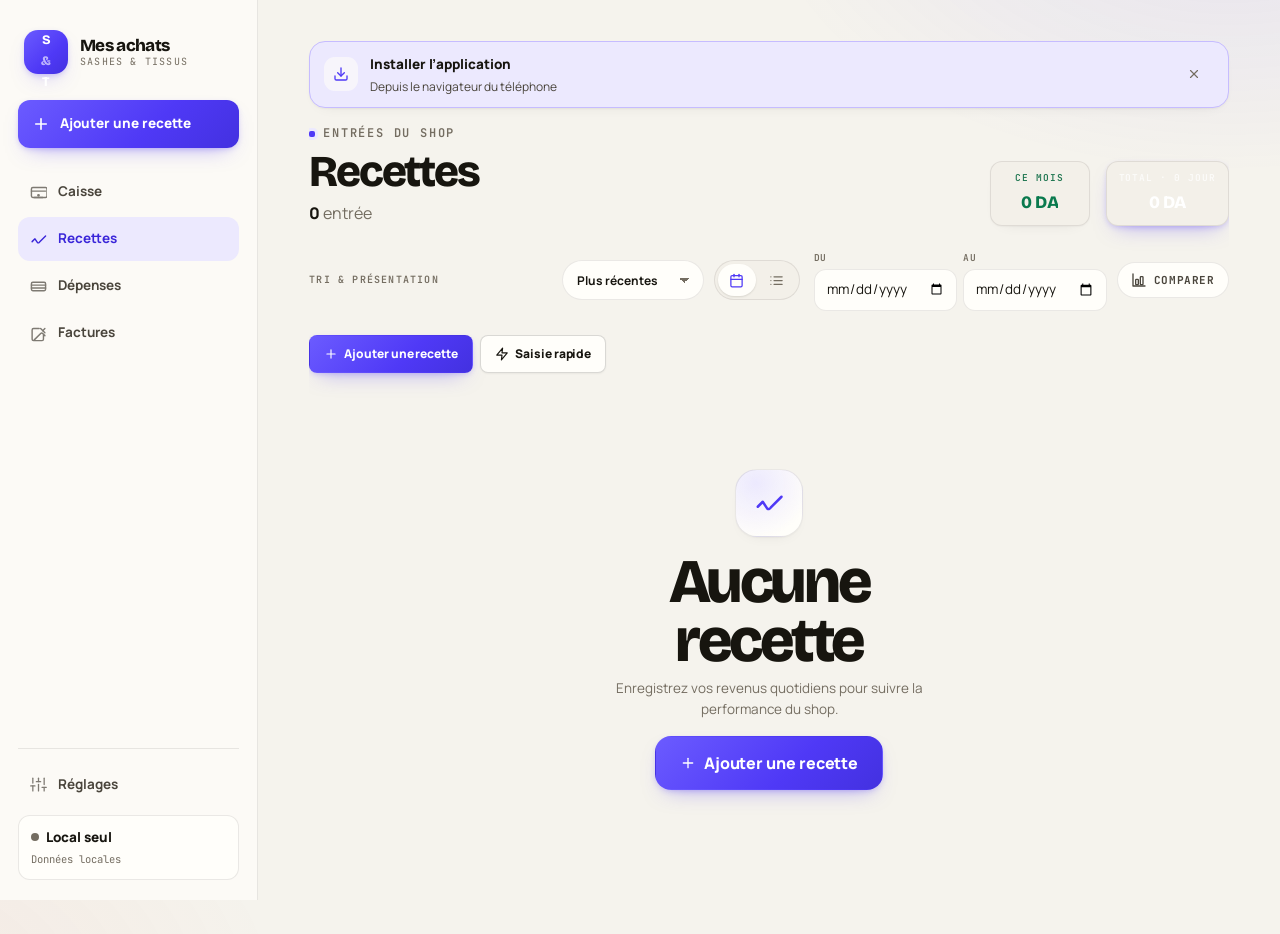
==== commit ceff250a: "Remove products/list section, add caisse feature with cash libre vs person balances - Remove entire " ====
--- a/index.html
+++ b/index.html
@@ -3,7 +3,7 @@
   <head>
     <meta charset="UTF-8" />
     <meta name="viewport" content="width=device-width, initial-scale=1.0, viewport-fit=cover" />
-    <meta name="description" content="Carnet d'achats en gros — sashes et tissus. Photos, couleurs, quantités et prix, synchronisés entre vos appareils." />
+    <meta name="description" content="Application de suivi des achats — caisse, factures, dépenses et recettes. Photos, quantités et prix synchronisés entre vos appareils." />
 
     <meta name="theme-color" content="#f5f3ed" media="(prefers-color-scheme: light)" />
     <meta name="theme-color" content="#0f0e0c" media="(prefers-color-scheme: dark)" />
@@ -42,7 +42,7 @@
       <!-- Rail : navigation permanente des grands écrans. Le dock et le
            bouton d'action flottant prennent le relais sur téléphone. -->
       <aside class="rail" aria-label="Barre latérale">
-        <a class="rail-brand" href="#/liste" aria-label="Mes achats — ma liste">
+        <a class="rail-brand" href="#/recettes" aria-label="Mes achats — mes recettes">
           <span class="rail-logo" aria-hidden="true">S<span>&amp;</span>T</span>
           <span class="rail-name">
             <strong>Mes achats</strong>
@@ -55,8 +55,7 @@
                stroke="currentColor" stroke-width="2.2" stroke-linecap="round" stroke-linejoin="round" aria-hidden="true">
             <path d="M5 12h14" /><path d="M12 5v14" />
           </svg>
-          <span id="rail-add-label">Ajouter un produit</span>
-          <kbd>N</kbd>
+          <span id="rail-add-label">Ajouter une recette</span>
         </button>
 
         <nav class="rail-nav" id="rail-nav" aria-label="Navigation principale"></nav>
@@ -80,16 +79,16 @@
           <button type="button" class="sync-card" id="sync-card" data-action="sync-now"
                   aria-live="polite" title="Synchroniser maintenant">
             <span class="sync-card-head">Connexion…</span>
-            <small>Liste locale</small>
+            <small>Données locales</small>
           </button>
         </div>
       </aside>
 
       <div class="workspace">
         <header class="topbar">
-          <a class="topbar-brand" href="#/liste" aria-label="Mes achats — ma liste">
+          <a class="topbar-brand" href="#/recettes" aria-label="Mes achats — mes recettes">
             <span class="topbar-logo" aria-hidden="true">S<span>&amp;</span>T</span>
-            <span class="topbar-title" id="screen-title" aria-live="polite">Liste</span>
+            <span class="topbar-title" id="screen-title" aria-live="polite">Recettes</span>
           </a>
           <div class="topbar-actions">
             <button type="button" class="sync-mini" id="sync-mini" data-action="sync-now"
@@ -107,7 +106,7 @@
         <main class="page" id="page" tabindex="-1">
           <div class="banners" id="banners"></div>
           <div id="view">
-            <p class="skeleton">Chargement de la liste…</p>
+            <p class="skeleton">Chargement…</p>
           </div>
         </main>
       </div>
@@ -117,7 +116,7 @@
       </nav>
 
       <button type="button" class="fab" id="fab" data-action="fab-add"
-              aria-label="Ajouter un produit" title="Ajouter un produit">
+              aria-label="Ajouter une recette" title="Ajouter une recette">
         <svg xmlns="http://www.w3.org/2000/svg" width="24" height="24" viewBox="0 0 24 24" fill="none"
              stroke="currentColor" stroke-width="2.2" stroke-linecap="round" stroke-linejoin="round" aria-hidden="true">
           <path d="M5 12h14" /><path d="M12 5v14" />
@@ -128,7 +127,7 @@
     </div>
 
     <noscript>
-      <p class="noscript">Cette application nécessite JavaScript pour afficher la liste d'achats.</p>
+      <p class="noscript">Cette application nécessite JavaScript pour afficher les données.</p>
     </noscript>
 
     <script>
--- a/src/styles/layout.css
+++ b/src/styles/layout.css
@@ -512,6 +512,20 @@
 
 .stat--accent .stat-value {
   color: var(--ink-on-accent);
+}
+
+/* Encart vert : un chiffre positif mis en avant (recettes du mois). */
+.stat--success {
+  background: var(--success-soft);
+  border-color: color-mix(in srgb, var(--success) 26%, transparent);
+}
+
+.stat--success .stat-label {
+  color: color-mix(in srgb, var(--success) 78%, var(--ink-3));
+}
+
+.stat--success .stat-value {
+  color: var(--success);
 }
 
 /* Compatibilité avec l'ancien en-tête (les autres écrans s'y rallient). */
@@ -677,9 +691,11 @@
 }
 
 @media (min-width: 721px) {
+  /* Sur tablette la barre est plus basse : la pastille suit, sans jamais
+     tomber sous la taille d'une icône qu'on vise au doigt. */
   .tab--add .tab-icon {
-    width: 28px;
-    height: 28px;
+    width: 34px;
+    height: 34px;
     margin-top: 0;
   }
 }
--- a/src/styles/components.css
+++ b/src/styles/components.css
@@ -841,6 +841,17 @@
   background: var(--accent-soft);
 }
 
+/* Rappel d'un export automatique en retard : même famille que l'invite
+   d'installation, mais c'est une action attendue, pas une découverte. */
+.banner--export {
+  border-color: var(--accent-line);
+  background: var(--accent-soft);
+}
+
+.banner--export .banner-mark {
+  color: var(--accent);
+}
+
 .banner--warn {
   border-color: color-mix(in srgb, var(--warning) 30%, var(--line));
   background: var(--warning-soft);
--- a/src/styles/views.css
+++ b/src/styles/views.css
@@ -1577,6 +1577,108 @@
   }
 }
 
+/* Caisse ----------------------------------------------------------- */
+
+.view--cashflow {
+  gap: clamp(16px, 2.4vw, 24px);
+}
+
+.screen-stats {
+  display: flex;
+  justify-content: flex-end;
+  gap: 16px;
+  flex-wrap: wrap;
+}
+
+.stat {
+  display: flex;
+  flex-direction: column;
+  align-items: center;
+  gap: 4px;
+  padding: 8px 12px;
+  border: 1px solid var(--line);
+  border-radius: var(--radius-sm);
+  background: var(--surface-2);
+  min-width: 100px;
+}
+
+.stat-label {
+  font-family: var(--font-mono);
+  font-size: 9.5px;
+  font-weight: 600;
+  letter-spacing: 0.1em;
+  text-transform: uppercase;
+  color: var(--ink-3);
+}
+
+.stat-value {
+  font-family: var(--font-head);
+  font-size: var(--text-md);
+  font-weight: 800;
+  color: var(--ink);
+  font-variant-numeric: tabular-nums;
+}
+
+.transfer-card {
+  background: var(--surface);
+  border: 1px solid var(--line);
+  border-radius: var(--radius-lg);
+  box-shadow: var(--shadow-card);
+}
+
+.transfer-card .badge {
+  font-family: var(--font-mono);
+  font-size: 11px;
+  font-weight: 600;
+  padding: 3px 8px;
+  border-radius: var(--radius-pill);
+}
+
+.badge--accent {
+  background: var(--accent);
+  color: var(--ink-on-accent);
+  box-shadow: 0 0 0 2px var(--surface);
+}
+
+.transfer-between {
+  display: flex;
+  align-items: center;
+  gap: 8px;
+  font-size: var(--text-sm);
+  color: var(--ink);
+  margin: 8px 0;
+}
+
+.transfer-dater {
+  font-family: var(--font-mono);
+  font-size: 10px;
+  color: var(--ink-3);
+}
+
+.person-card {
+  background: var(--surface);
+  border: 1px solid var(--line);
+  border-radius: var(--radius-lg);
+  box-shadow: var(--shadow-card);
+}
+
+.person-card .card-amount.text-success {
+  color: var(--success);
+}
+
+.person-card .card-amount.text-danger {
+  color: var(--danger);
+}
+
+.group-title {
+  font-family: var(--font-head);
+  font-size: var(--text-md);
+  font-weight: 800;
+  margin: 0 0 12px 0;
+  padding-bottom: 8px;
+  border-bottom: 1px solid var(--line);
+}
+
 /* Sélecteurs d'icône et de couleur -------------------------------- */
 
 .icon-picker,
@@ -1624,74 +1726,201 @@
 /* 5. Réglages                                                         */
 /* ================================================================== */
 
+/* ================================================================= */
+/* 7. Réglages — header card + expandable content                     */
+/* ================================================================= */
+
 .view--settings {
-  gap: clamp(20px, 3vw, 30px);
-}
-
-.tilegroup {
-  display: flex;
-  flex-direction: column;
+  gap: clamp(20px, 3vw, 32px);
+  padding: clamp(16px, 3vw, 40px);
+}
+
+/* Section container */
+.settings-section {
+  display: flex;
+  flex-direction: column;
+  gap: 8px;
+}
+
+/* Header card - standalone card */
+.settings-section-title {
+  display: flex;
+  align-items: center;
+  justify-content: space-between;
+  width: 100%;
+  padding: 12px 14px;
+  background: var(--surface-2);
+  border: 1.5px solid var(--line);
+  border-radius: var(--radius-sm);
+  font-family: var(--font-mono);
+  font-size: 11px;
+  font-weight: 600;
+  letter-spacing: 0.06em;
+  text-transform: uppercase;
+  color: var(--ink-2);
+  margin: 0;
+  line-height: 1.3;
+  cursor: pointer;
+  box-shadow: var(--shadow-card);
+  transition: all 0.15s ease;
+  text-align: left;
+}
+
+.settings-section-title:hover {
+  background: var(--surface);
+  border-color: var(--accent-line);
+  box-shadow: var(--shadow-accent);
+  transform: translateY(-2px);
+}
+
+/* Toggle icon */
+.settings-section-icon {
+  display: inline-flex;
+  align-items: center;
+  transition: transform 0.2s ease;
+  color: var(--ink-3);
+  font-size: 14px;
+}
+
+/* Rotated when expanded */
+.settings-section.settings-open .settings-section-icon {
+  transform: rotate(180deg);
+}
+
+/* Collapsed content */
+.settings-section-content {
+  max-height: 0;
+  overflow: hidden;
+  opacity: 0;
+  transform: translateY(-6px);
+  transition: all 0.25s cubic-bezier(0.22, 0.68, 0.32, 1);
+  padding: 0;
+  border: 1px solid var(--line);
+  border-top: 0;
+  border-radius: 0 0 var(--radius-lg) var(--radius-lg);
+  background: var(--surface);
+  display: flex;
+  flex-direction: column;
+  gap: 12px;
+  padding: 16px;
+}
+
+/* Expanded state */
+.settings-section.settings-open .settings-section-content {
+  max-height: 2000px;
+  opacity: 1;
+  transform: translateY(0);
+}
+
+/* Individual setting cards */
+.setting-card {
+  display: flex;
+  flex-direction: column;
+  align-items: stretch;
   gap: 10px;
-}
-
-.tilegroup-title {
-  display: flex;
-  align-items: center;
-  gap: 10px;
-  font-family: var(--font-mono);
-  font-size: 10.5px;
-  font-weight: 600;
-  letter-spacing: 0.14em;
-  text-transform: uppercase;
-  color: var(--ink-3);
-}
-
-.tilegroup-title::after {
-  content: '';
-  flex: 1;
-  height: 1px;
-  background: var(--line);
-}
-
-.tilegroup-body {
-  display: flex;
-  flex-direction: column;
+  padding: 16px 18px;
+  background: var(--surface);
   border: 1px solid var(--line);
   border-radius: var(--radius-lg);
-  background: var(--surface);
-  overflow: hidden;
-}
-
-.setting {
-  display: flex;
-  align-items: center;
-  justify-content: space-between;
+  transition: box-shadow 0.15s ease, transform 0.15s ease;
+  margin: 4px 0;
+}
+
+.setting-card:hover {
+  box-shadow: var(--shadow-2);
+  transform: translateY(-1px);
+}
+
+.setting-card:first-child {
+  border-top: none;
+  margin-top: 0;
+}
+
+.setting-card:last-child {
+  border-bottom: none;
+  margin-bottom: 0;
+}
+
+.setting-card--wide {
+  grid-template-columns: 1fr;
+  gap: 12px;
+}
+
+.setting-card-content {
+  display: flex;
+  flex-direction: column;
+  gap: 8px;
+}
+
+.setting-card-header {
+  display: flex;
+  align-items: center;
+  gap: 10px;
+}
+
+.setting-card-title {
+  font-size: var(--text-sm);
+  font-weight: 600;
+  line-height: 1.3;
+  color: var(--ink);
+}
+
+.setting-card-help {
+  margin: 0;
+  font-size: var(--text-xs);
+  line-height: 1.5;
+  color: var(--ink-3);
+}
+
+.setting-card-control {
+  display: flex;
+  align-items: center;
+  gap: 8px;
+  flex-wrap: wrap;
+}
+
+.setting-card-control select,
+.setting-card-control .input,
+.setting-card-control .btn {
+  min-width: 100px;
+}
+
+/* Wide mode: label takes 2/3, controls take 1/3 on desktop */
+.setting--wide {
+  flex-direction: grid;
+  grid-template-columns: 1fr minmax(220px, 1fr);
+  align-items: start;
   gap: 16px;
-  padding: 15px 16px;
-  border-top: 1px solid var(--line);
-}
-
-.setting:first-child {
-  border-top: 0;
-}
-
-.setting--wide {
-  flex-direction: column;
-  align-items: stretch;
-}
-
+}
+
+.setting--wide .setting-copy,
+.setting--wide .setting-control {
+  width: auto;
+}
+
+.setting--wide .setting-copy {
+  flex: 1;
+}
+
+.setting--wide .setting-control {
+  justify-content: flex-start;
+}
+
+/* Copy area with better typography */
 .setting-copy {
-  flex: 1;
-  min-width: 0;
+  display: flex;
+  flex-direction: column;
+  gap: 6px;
 }
 
 .setting-copy strong {
-  display: flex;
-  align-items: center;
-  gap: 7px;
+  display: inline-flex;
+  align-items: center;
+  gap: 8px;
   font-size: var(--text-sm);
   font-weight: 800;
   line-height: 1.3;
+  color: var(--ink);
 }
 
 .setting-copy strong svg {
@@ -1700,9 +1929,9 @@
 }
 
 .setting-copy p {
-  margin-top: 3px;
+  margin: 0;
   font-size: var(--text-xs);
-  line-height: 1.55;
+  line-height: 1.5;
   color: var(--ink-3);
 }
 
@@ -1710,24 +1939,23 @@
   display: block;
   margin-top: 4px;
   font-family: var(--font-mono);
-  font-size: 9.5px;
+  font-size: 10px;
   line-height: 1.5;
   color: var(--ink-3);
 }
 
+/* Control area with better spacing */
 .setting-control {
-  flex: 0 0 auto;
-  display: flex;
-  align-items: center;
-  justify-content: flex-end;
-  gap: 6px;
-  flex-wrap: wrap;
-  max-width: 100%;
-}
-
-.setting--wide .setting-control {
-  justify-content: flex-start;
-  margin-top: 10px;
+  display: flex;
+  flex-direction: column;
+  gap: 8px;
+  align-items: flex-end;
+  width: auto;
+}
+
+.setting-control select,
+.setting-control .input {
+  min-width: 120px;
 }
 
 .share-form {
@@ -2144,66 +2372,531 @@
 
 }
 
-/* ================================================================== */
-/* 8. Petits écrans                                                    */
-/* ================================================================== */
-
-/* Sur téléphone, le libellé prend sa ligne : le select et les deux
-   boutons de présentation restent côte à côte, jamais tassés. */
+/* ================================================================= */
+/* 8. Réglages — styles tablets et mobiles                           */
+/* ================================================================= */
+
+@media (max-width: 1400px) {
+  .view--settings {
+    padding: clamp(12px, 2.5vw, 32px);
+  }
+}
+
+@media (max-width: 900px) {
+  .tilegroup-body {
+    box-shadow: var(--shadow-2);
+  }
+
+  .tilegroup-body:hover {
+    transform: none;
+    box-shadow: var(--shadow-2);
+  }
+
+  .setting {
+    padding: 16px 18px;
+  }
+
+  .setting--wide {
+    grid-template-columns: 1fr;
+    gap: 12px;
+  }
+
+  .setting--wide .setting-copy,
+  .setting--wide .setting-control {
+    width: auto;
+  }
+}
+
 @media (max-width: 720px) {
-  .list-toolbar-label {
-    width: 100%;
-    margin-right: 0;
-  }
-
-  .list-sort {
-    flex: 1 1 150px;
-    min-width: 0;
-    max-width: none;
-  }
-
-  .layout-switch {
-    flex: 0 0 auto;
-  }
-}
-
-@media (max-width: 420px) {
-
-  .product--row {
-    grid-template-columns: 46px minmax(0, 1fr) auto;
-  }
-
-  .row-visual {
-    width: 46px;
-    height: 46px;
-  }
-
-  .row-check {
-    grid-column: 2 / -1;
-    justify-self: end;
-    margin-top: -6px;
-  }
-
-  .row-price {
-    justify-self: end;
-  }
-
-  .product-actions .btn {
+  .view--settings {
+    padding: 0;
+  }
+
+  .tilegroup {
+    gap: 8px;
+  }
+
+  .tilegroup-title {
+    gap: 8px;
+    font-size: 10px;
+    margin-bottom: 12px;
+  }
+
+  .tilegroup-body {
+    border-radius: var(--radius-lg);
+  }
+
+  .setting {
+    padding: 14px 16px;
+  }
+
+  .setting-copy strong {
+    font-size: var(--text-sm);
+  }
+
+  .setting-copy p {
     font-size: 11px;
-    padding: 0 10px;
+  }
+
+  .setting--wide {
+    grid-template-columns: 1fr;
+    gap: 10px;
+  }
+
+  .setting-control {
+    align-items: stretch;
+    justify-content: flex-start;
+  }
+
+  .setting-control select,
+  .setting-control .input {
+    min-width: auto;
+  }
+}
+
+@media (max-width: 480px) {
+  .tilegroup-body {
+    border: 1px solid var(--line-strong);
   }
 
   .setting {
     flex-direction: column;
     align-items: stretch;
+    padding: 12px 14px;
   }
 
   .setting-control {
-    justify-content: flex-start;
-  }
-}
-.date-filter-row { display: flex; align-items: center; gap: 12px; margin-left: 8px; font-size: var(--text-size); }
-.date-filter-col { display: flex; flex-direction: column; align-items: flex-start; gap: 4px; }
-.date-filter-separator { margin: 0 8px; color: var(--ink-2); font-size: var(--text-xs); font-weight: 700; }
-.date-input { min-height: 36px; padding: 6px 12px; font-size: var(--text-size); font-family: var(--font-base); border: 1px solid var(--border); border-radius: var(--radius); background: var(--background); color: var(--ink); width: 140px; appearance: none; }
-.date-input::placeholder { color: var(--ink-2); }
+    flex-direction: column;
+    align-items: stretch;
+    gap: 6px;
+  }
+
+  .setting-control > * {
+    width: 100%;
+  }
+
+  .provider-choice {
+    grid-template-columns: 1fr;
+  }
+
+  .provider-card {
+    width: 100%;
+  }
+}
+
+/* Date inputs - consistent across breakpoints */
+.date-filter-row {
+  display: flex;
+  align-items: center;
+  gap: 12px;
+  margin-left: 8px;
+  font-size: var(--text-size);
+}
+
+.date-filter-col {
+  display: flex;
+  flex-direction: column;
+  align-items: flex-start;
+  gap: 4px;
+}
+
+.date-filter-separator {
+  margin: 0 8px;
+  color: var(--ink-2);
+  font-size: var(--text-xs);
+  font-weight: 700;
+}
+
+.date-input {
+  min-height: 36px;
+  padding: 6px 12px;
+  font-size: var(--text-size);
+  font-family: var(--font-base);
+  border: 1px solid var(--border);
+  border-radius: var(--radius);
+  background: var(--background);
+  color: var(--ink);
+  width: 140px;
+  appearance: none;
+}
+
+.date-input::placeholder {
+  color: var(--ink-2);
+}
+
+/* Large screens: wider settings cards */
+@media (min-width: 1180px) {
+  .setting {
+    padding: 18px 24px;
+  }
+}
+
+/* ------------------------------------------------------------------ */
+/* Comparaison de recettes — jour, semaine, mois                       */
+/* ------------------------------------------------------------------ */
+
+.compare-block {
+  display: inline-flex;
+  align-items: center;
+  gap: 10px;
+}
+
+/* Ouvert, le bloc prend sa propre ligne sous le tri. */
+.compare-block.is-open {
+  flex: 1 1 100%;
+  display: block;
+}
+
+.compare-toggle {
+  display: inline-flex;
+  align-items: center;
+  gap: 7px;
+  min-height: 36px;
+  padding: 0 13px;
+  border: 1.5px solid var(--line);
+  border-radius: var(--radius-pill);
+  background: var(--surface);
+  color: var(--ink-2);
+  font-family: var(--font-mono);
+  font-size: 11px;
+  font-weight: 700;
+  letter-spacing: 0.06em;
+  text-transform: uppercase;
+  transition: color var(--dur) var(--ease), border-color var(--dur) var(--ease), background-color var(--dur) var(--ease);
+}
+
+.compare-toggle:hover {
+  border-color: var(--accent-line);
+  color: var(--accent);
+}
+
+.compare-toggle.is-active {
+  background: var(--accent-soft);
+  border-color: var(--accent-line);
+  color: var(--accent);
+  box-shadow: var(--shadow-accent);
+}
+
+/* Panneau de réglage de la comparaison ----------------------------- */
+
+.compare-panel {
+  display: grid;
+  gap: 12px;
+  margin-top: 10px;
+  padding: 14px;
+  border: 1px solid var(--line);
+  border-radius: var(--radius);
+  background: var(--surface);
+  box-shadow: var(--shadow-card);
+}
+
+.compare-builder {
+  display: flex;
+  align-items: center;
+  flex-wrap: wrap;
+  gap: 10px;
+}
+
+.compare-units {
+  display: inline-flex;
+  gap: 2px;
+  padding: 3px;
+  border: 1px solid var(--line);
+  border-radius: var(--radius-sm);
+  background: var(--surface-2);
+}
+
+.compare-units button {
+  min-height: 32px;
+  padding: 0 14px;
+  border-radius: 9px;
+  font-size: var(--text-xs);
+  font-weight: 700;
+  color: var(--ink-3);
+  transition: color var(--dur) var(--ease), background-color var(--dur) var(--ease), box-shadow var(--dur) var(--ease);
+}
+
+.compare-units button:hover {
+  color: var(--ink);
+}
+
+.compare-units button.is-active {
+  background: var(--accent);
+  color: var(--ink-on-accent);
+  box-shadow: var(--shadow-accent);
+}
+
+.compare-pick {
+  display: flex;
+  align-items: center;
+  gap: 8px;
+  flex: 1 1 240px;
+}
+
+.compare-pick .date-input {
+  flex: 1 1 auto;
+  width: auto;
+  min-width: 0;
+  min-height: 38px;
+}
+
+.compare-hint {
+  margin: 0;
+  font-size: var(--text-xs);
+  color: var(--ink-3);
+}
+
+.compare-hint strong {
+  color: var(--ink-2);
+}
+
+.compare-chips {
+  display: flex;
+  flex-wrap: wrap;
+  gap: 6px;
+}
+
+.compare-chip {
+  display: inline-flex;
+  align-items: center;
+  gap: 4px;
+  padding: 4px 5px 4px 11px;
+  border: 1px solid var(--accent-line);
+  border-radius: var(--radius-pill);
+  background: var(--accent-soft);
+  color: var(--accent);
+  font-size: var(--text-xs);
+  font-weight: 600;
+}
+
+.compare-chip-x {
+  display: grid;
+  place-items: center;
+  width: 21px;
+  height: 21px;
+  border-radius: 50%;
+  color: inherit;
+  transition: background-color var(--dur-fast) var(--ease), color var(--dur-fast) var(--ease);
+}
+
+.compare-chip-x:hover {
+  background: var(--accent);
+  color: var(--ink-on-accent);
+}
+
+/* Résultat de la comparaison --------------------------------------- */
+
+.compare-view {
+  display: grid;
+  gap: 14px;
+}
+
+.compare-grid {
+  display: grid;
+  grid-template-columns: repeat(auto-fit, minmax(220px, 1fr));
+  gap: 12px;
+}
+
+.compare-card {
+  display: grid;
+  gap: 7px;
+  padding: 16px;
+  border: 1px solid var(--line);
+  border-radius: var(--radius-lg);
+  background: var(--surface);
+  box-shadow: var(--shadow-card);
+}
+
+.compare-card-top {
+  display: flex;
+  align-items: center;
+  justify-content: space-between;
+  gap: 8px;
+}
+
+.compare-card-kind {
+  font-family: var(--font-mono);
+  font-size: 10px;
+  font-weight: 700;
+  letter-spacing: 0.12em;
+  text-transform: uppercase;
+  color: var(--ink-3);
+}
+
+.compare-card-label {
+  font-family: var(--font-head);
+  font-size: var(--text-md);
+  font-weight: 700;
+  color: var(--ink);
+}
+
+.compare-card-total {
+  font-family: var(--font-head);
+  font-size: var(--text-xl);
+  font-weight: 800;
+  letter-spacing: -0.02em;
+  color: var(--success);
+}
+
+.compare-card-meta {
+  font-size: var(--text-xs);
+  color: var(--ink-3);
+}
+
+.compare-track {
+  height: 8px;
+  margin-top: 4px;
+  border-radius: var(--radius-pill);
+  background: var(--surface-3);
+  overflow: hidden;
+}
+
+.compare-track span {
+  display: block;
+  height: 100%;
+  border-radius: inherit;
+  background: var(--accent-grad);
+  transition: width var(--dur-slow) var(--ease-out);
+}
+
+.compare-delta {
+  padding: 3px 9px;
+  border-radius: var(--radius-pill);
+  font-family: var(--font-mono);
+  font-size: 11px;
+  font-weight: 700;
+}
+
+.compare-delta.is-up {
+  background: var(--success-soft);
+  color: var(--success);
+}
+
+.compare-delta.is-down {
+  background: var(--danger-soft);
+  color: var(--danger);
+}
+
+.compare-delta--ref {
+  background: var(--surface-2);
+  color: var(--ink-3);
+}
+
+.compare-summary {
+  display: flex;
+  align-items: center;
+  justify-content: space-between;
+  gap: 10px;
+  padding: 14px 18px;
+  border-radius: var(--radius);
+  background: var(--accent-grad);
+  color: var(--ink-on-accent);
+  font-size: var(--text-sm);
+  font-weight: 600;
+  box-shadow: var(--shadow-accent-lg);
+}
+
+.compare-summary strong {
+  font-family: var(--font-head);
+  font-size: var(--text-lg);
+  font-weight: 800;
+}
+
+/* Écart dernière − première période : vert si ça monte, rouge si ça baisse. */
+.compare-gap {
+  display: flex;
+  align-items: center;
+  gap: 10px;
+  padding: 12px 16px;
+  border-radius: var(--radius);
+  font-size: var(--text-sm);
+  font-weight: 600;
+}
+
+.compare-gap.is-up {
+  background: var(--success-soft);
+  color: var(--success);
+}
+
+.compare-gap.is-down {
+  background: var(--danger-soft);
+  color: var(--danger);
+}
+
+.compare-gap-label {
+  display: flex;
+  flex-direction: column;
+  gap: 2px;
+}
+
+.compare-gap-sub {
+  font-family: var(--font-mono);
+  font-size: 11px;
+  font-weight: 600;
+  opacity: 0.75;
+}
+
+.compare-gap strong {
+  margin-left: auto;
+  font-family: var(--font-head);
+  font-size: var(--text-lg);
+  font-weight: 800;
+  font-variant-numeric: tabular-nums;
+}
+
+.compare-empty {
+  display: grid;
+  justify-items: center;
+  gap: 6px;
+  padding: 32px 18px;
+  border: 1px dashed var(--line-strong);
+  border-radius: var(--radius-lg);
+  background: var(--surface-2);
+  text-align: center;
+  color: var(--ink-3);
+}
+
+.compare-empty-mark {
+  color: var(--accent);
+}
+
+.compare-empty strong {
+  color: var(--ink);
+  font-family: var(--font-head);
+  font-size: var(--text-md);
+}
+
+.compare-empty p {
+  margin: 0;
+  max-width: 36ch;
+  font-size: var(--text-xs);
+}
+
+@media (max-width: 720px) {
+  .compare-units {
+    flex: 1 1 100%;
+  }
+
+  .compare-units button {
+    flex: 1 1 0;
+    min-height: 40px;
+  }
+
+  .compare-pick {
+    flex: 1 1 100%;
+  }
+
+  .compare-pick .date-input {
+    min-height: 44px;
+    font-size: 16px;
+  }
+
+  .compare-pick .btn {
+    min-height: 44px;
+  }
+
+  .compare-toggle {
+    min-height: 40px;
+  }
+}
+
--- a/src/styles/atelier10.css
+++ b/src/styles/atelier10.css
@@ -594,6 +594,51 @@
   line-height: 1.55;
 }
 
+/* Export tableur : trois choix côte à côte, puis les actions. Chaque
+   champ garde son étiquette au-dessus, jamais à côté : sur téléphone,
+   un libellé à gauche d'un select le rétrécit jusqu'à l'illisible. */
+.export-panel {
+  display: grid;
+  gap: 12px;
+  width: 100%;
+}
+
+.export-grid {
+  display: grid;
+  gap: 10px;
+  grid-template-columns: repeat(auto-fit, minmax(158px, 1fr));
+}
+
+.export-field {
+  display: grid;
+  gap: 6px;
+  min-width: 0;
+}
+
+.export-field > span {
+  font-family: var(--font-mono);
+  font-size: var(--text-xs);
+  font-weight: 600;
+  letter-spacing: 0.08em;
+  text-transform: uppercase;
+  color: var(--ink-3);
+}
+
+.export-field .select {
+  width: 100%;
+  min-height: 44px;
+}
+
+.export-state {
+  display: flex;
+  flex-wrap: wrap;
+  align-items: center;
+  gap: 8px;
+  margin: 0;
+  font-size: var(--text-sm);
+  color: var(--ink-2);
+}
+
 /* Tablette : la barre « tri » n'a pas la place de tenir sur une ligne
    avec ses dates. Les mêmes règles qu'au téléphone, plus tôt. */
 @media (max-width: 900px) {
@@ -907,6 +952,77 @@
   }
 }
 
+/* Téléphone : la place au-dessus de la liste. Le premier article doit
+   se voir sans faire défiler trois écrans de bandeaux et de filtres. */
+@media (max-width: 560px) {
+  /* L'invite d'installation tient sur une ligne : l'action passe à côté
+     du texte au lieu de prendre une rangée entière. */
+  .banner--install {
+    grid-template-columns: 28px minmax(0, 1fr) auto auto;
+    align-items: center;
+    gap: 8px;
+    padding: 9px 10px;
+  }
+
+  .banner--install .banner-mark {
+    width: 28px;
+    height: 28px;
+    border-radius: 9px;
+  }
+
+  .banner--install .banner-text strong {
+    font-size: var(--text-sm);
+    line-height: 1.25;
+  }
+
+  .banner--install .banner-text span {
+    font-size: var(--text-xs);
+    line-height: 1.3;
+  }
+
+  .banner--install .btn {
+    grid-column: 3;
+    grid-row: 1;
+    width: auto;
+    min-height: 36px;
+    padding: 0 12px;
+  }
+
+  .banner--install .icon-btn {
+    grid-column: 4;
+    grid-row: 1;
+  }
+
+  /* Le visuel garde son cadrage, pas sa hauteur : une fiche entière doit
+     tenir sous le pouce. */
+  .product--card .hero {
+    max-height: 168px;
+  }
+
+  .filterbar {
+    gap: 8px;
+    padding: 8px;
+  }
+
+  /* L'en-tête se resserre : un titre, un sous-titre, deux chiffres, et
+     la liste commence. */
+  .screen-head {
+    gap: 12px;
+  }
+
+  .screen-title {
+    font-size: clamp(26px, 7.6vw, 30px);
+  }
+
+  .screen-sub {
+    font-size: 13.5px;
+  }
+
+  .stat {
+    padding: 8px 11px;
+  }
+}
+
 /* Très petits écrans : on serre encore, sans jamais descendre sous 44 px. */
 @media (max-width: 380px) {
   .stat-value {
